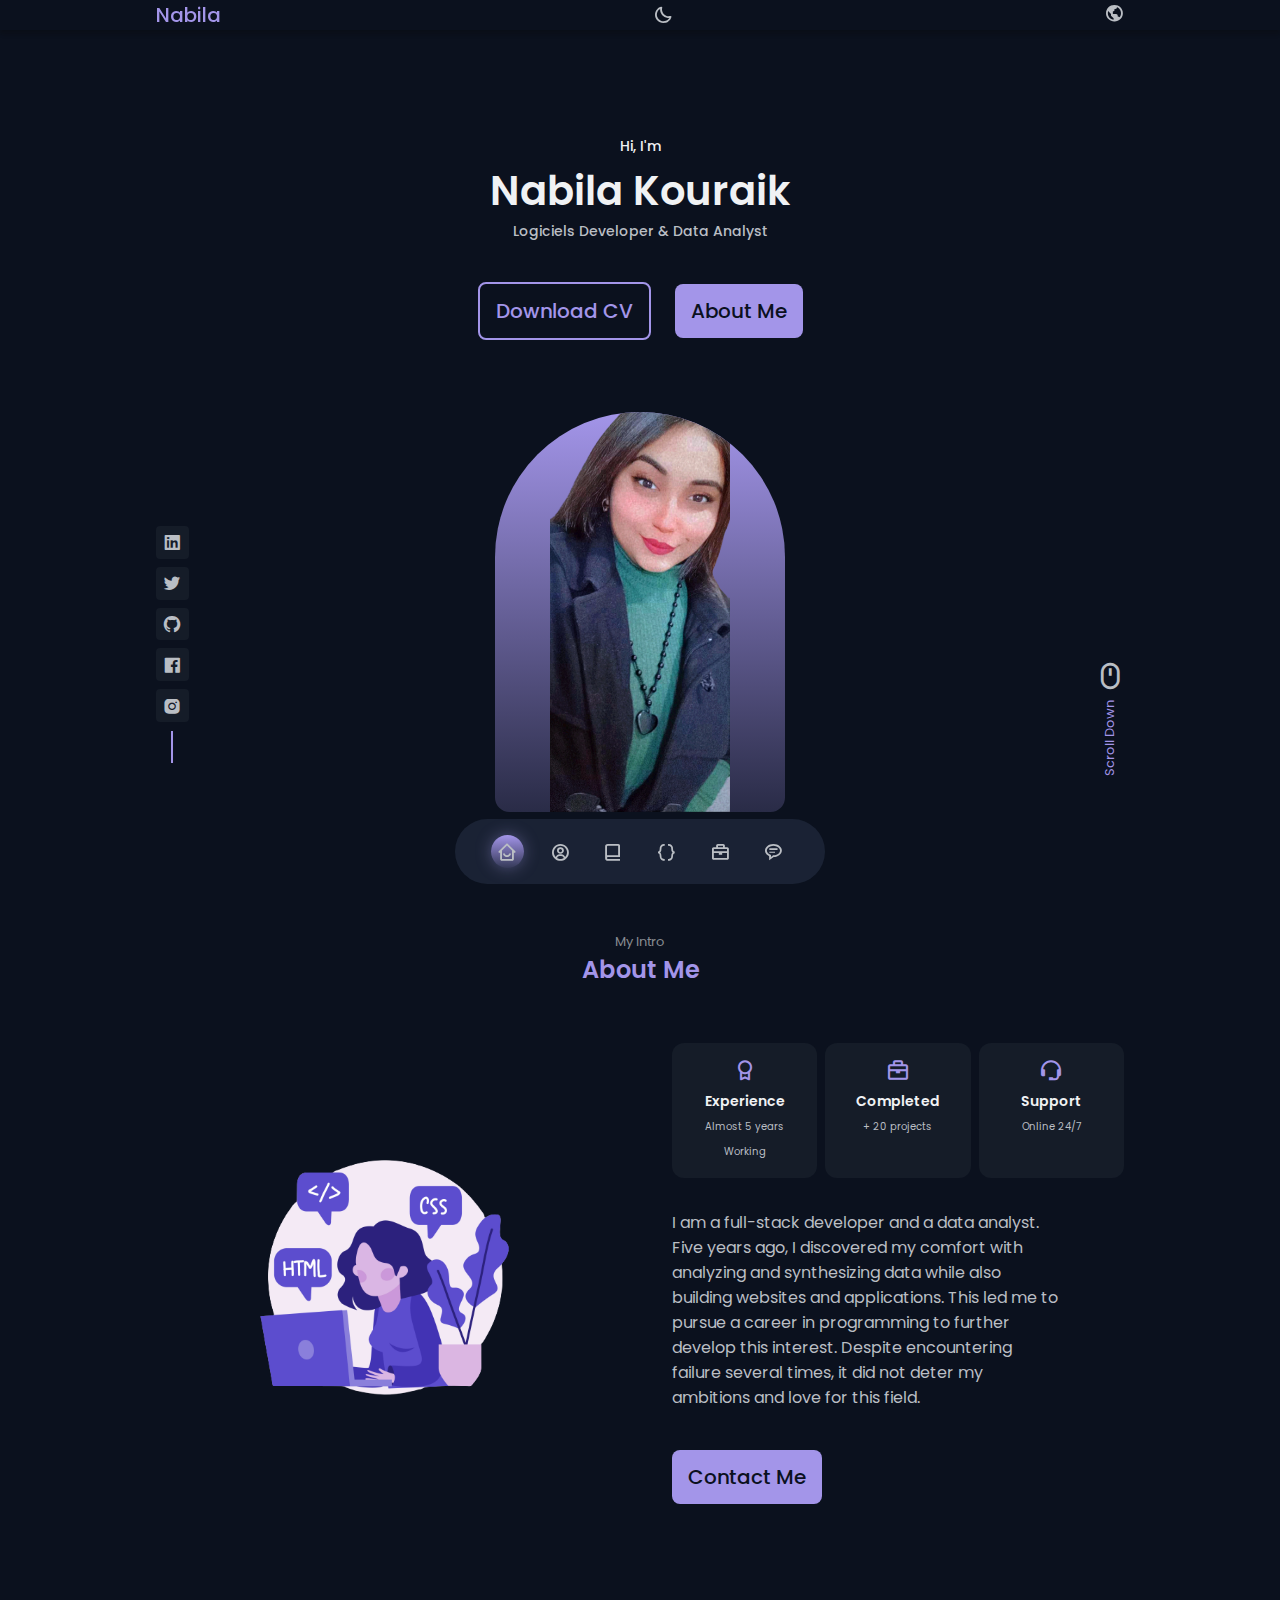
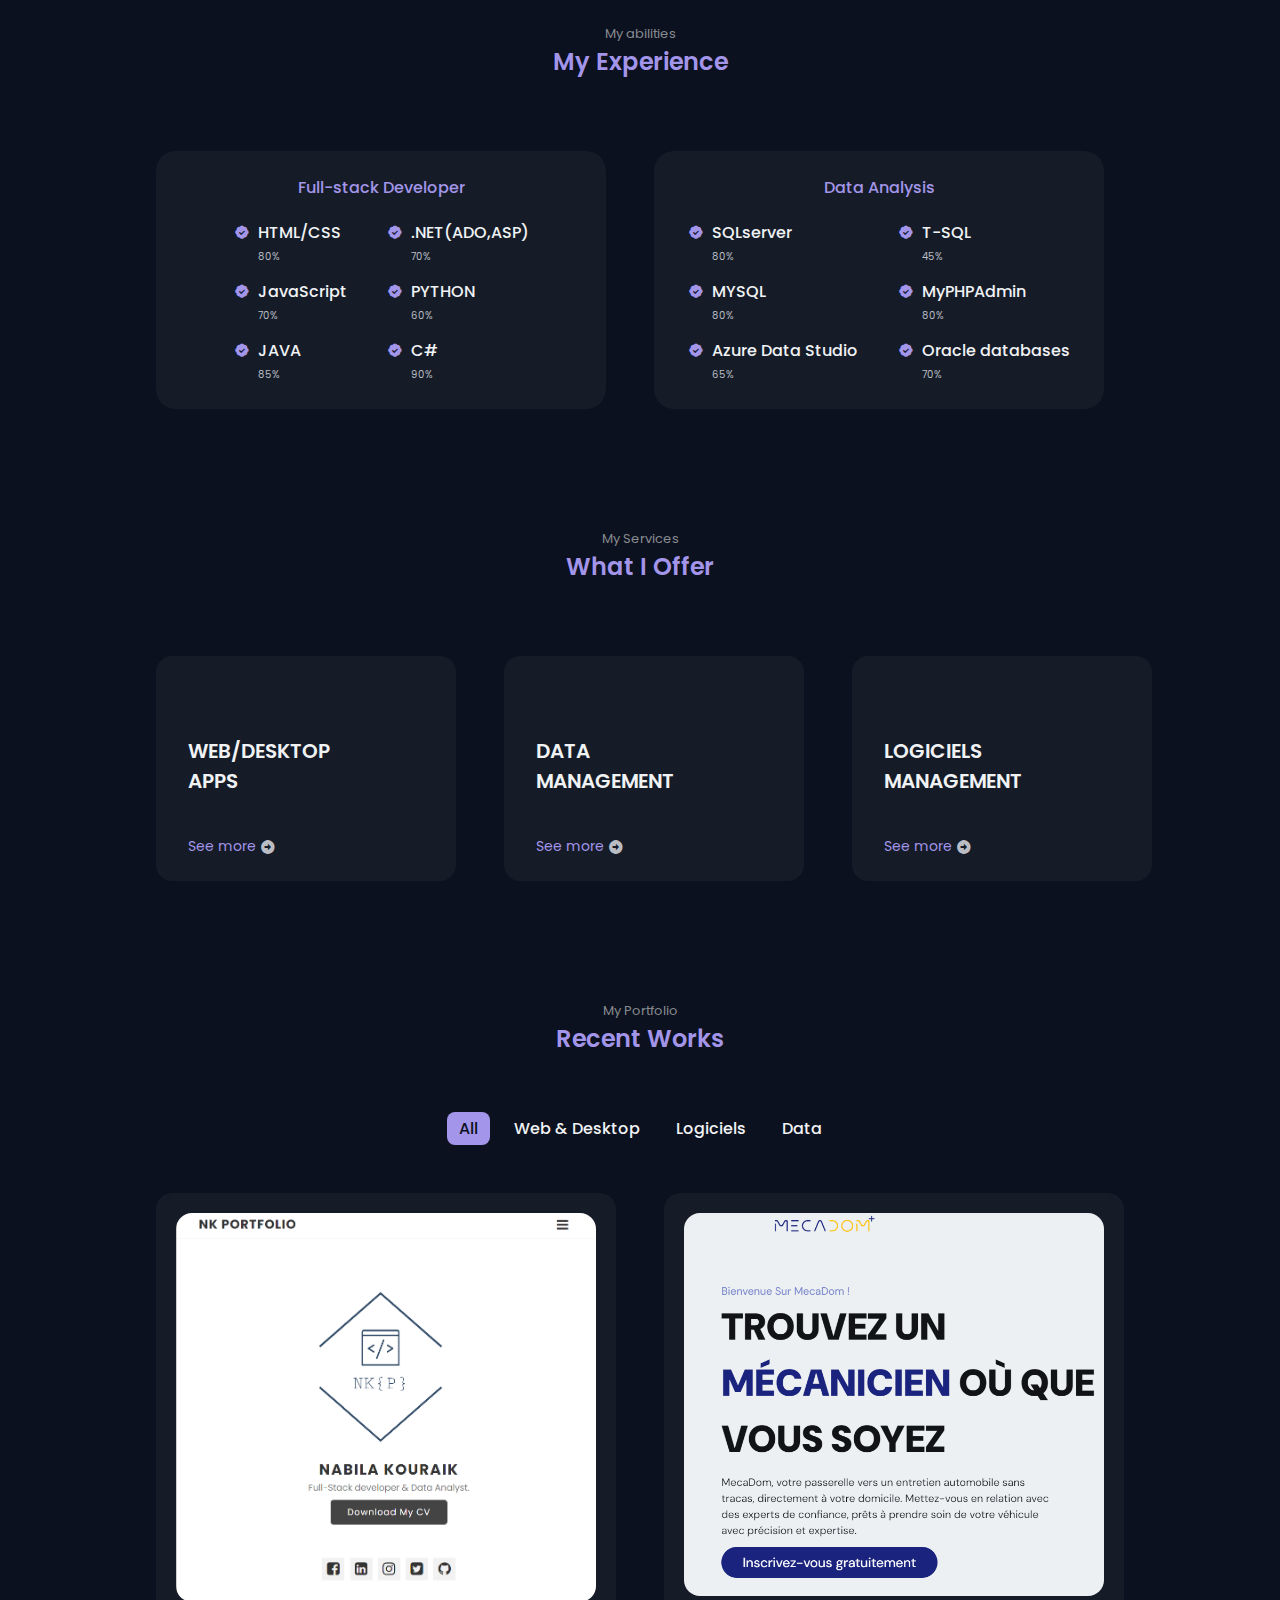
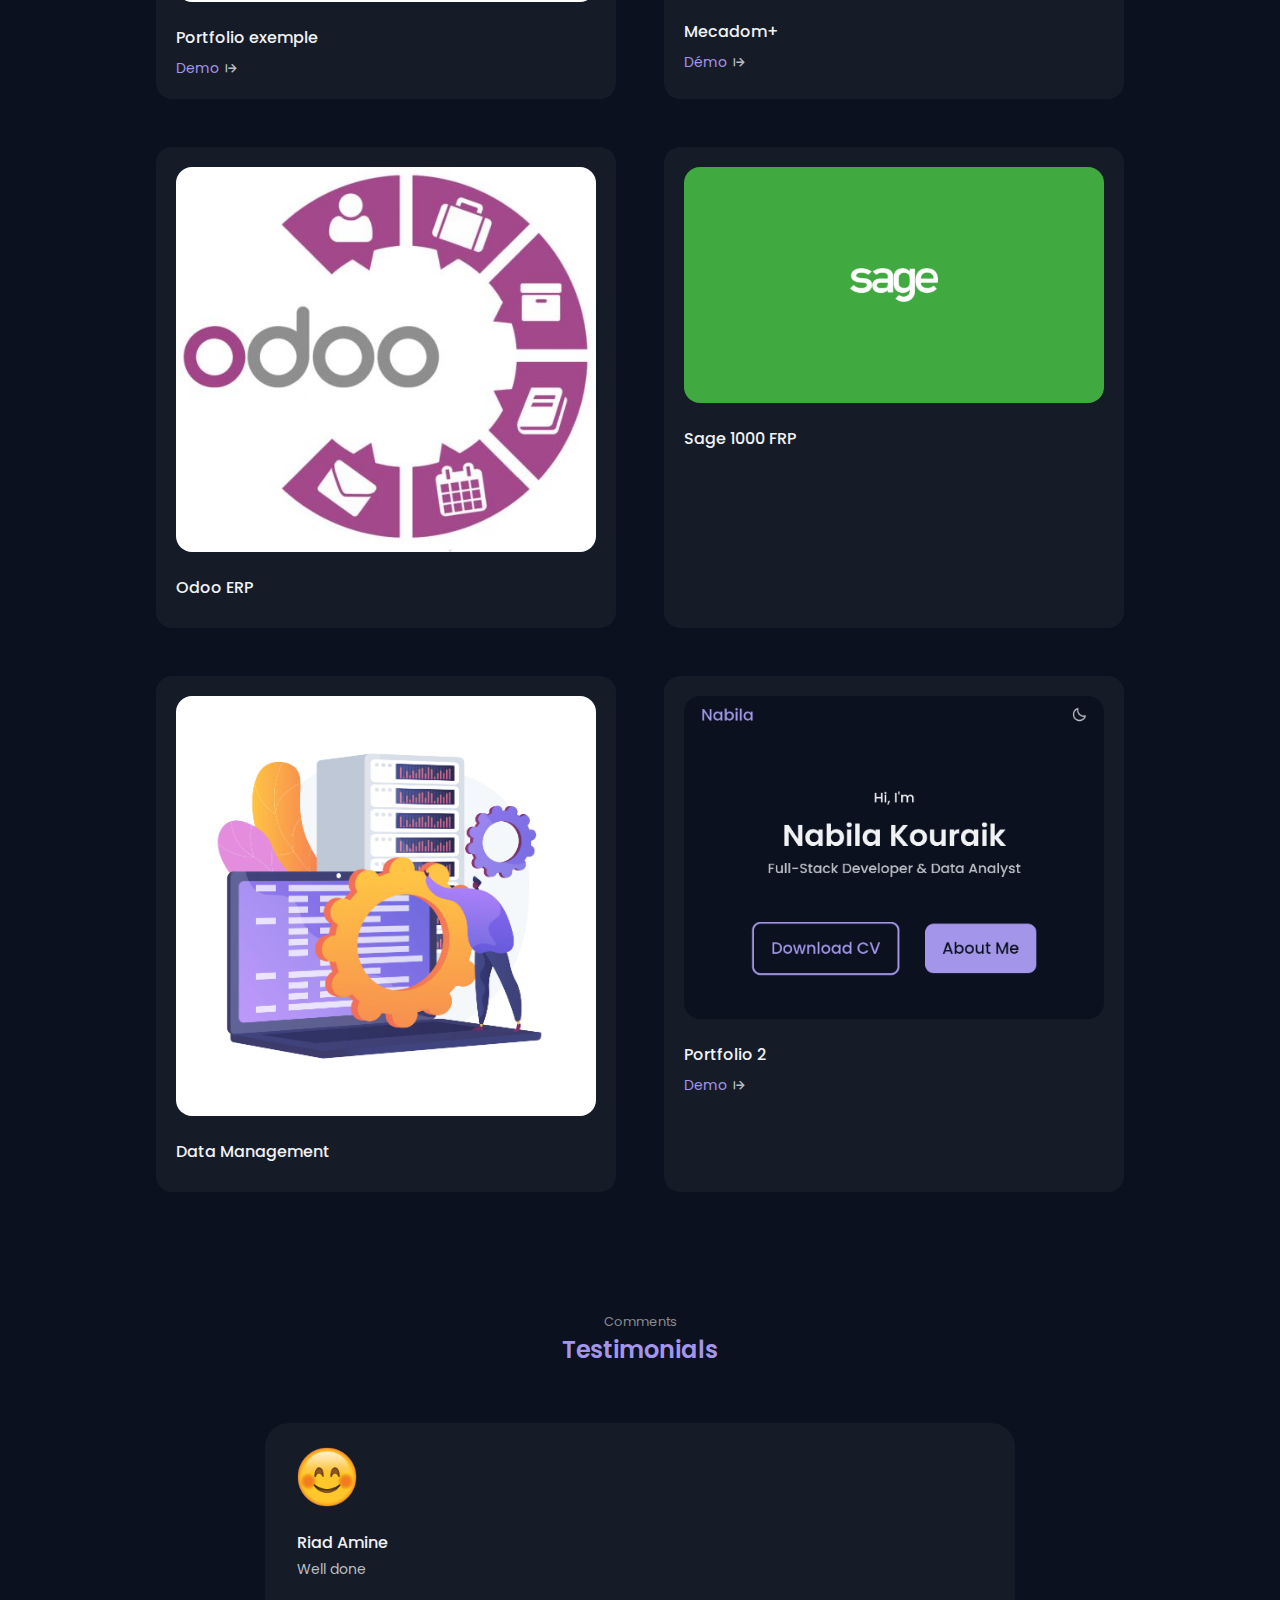
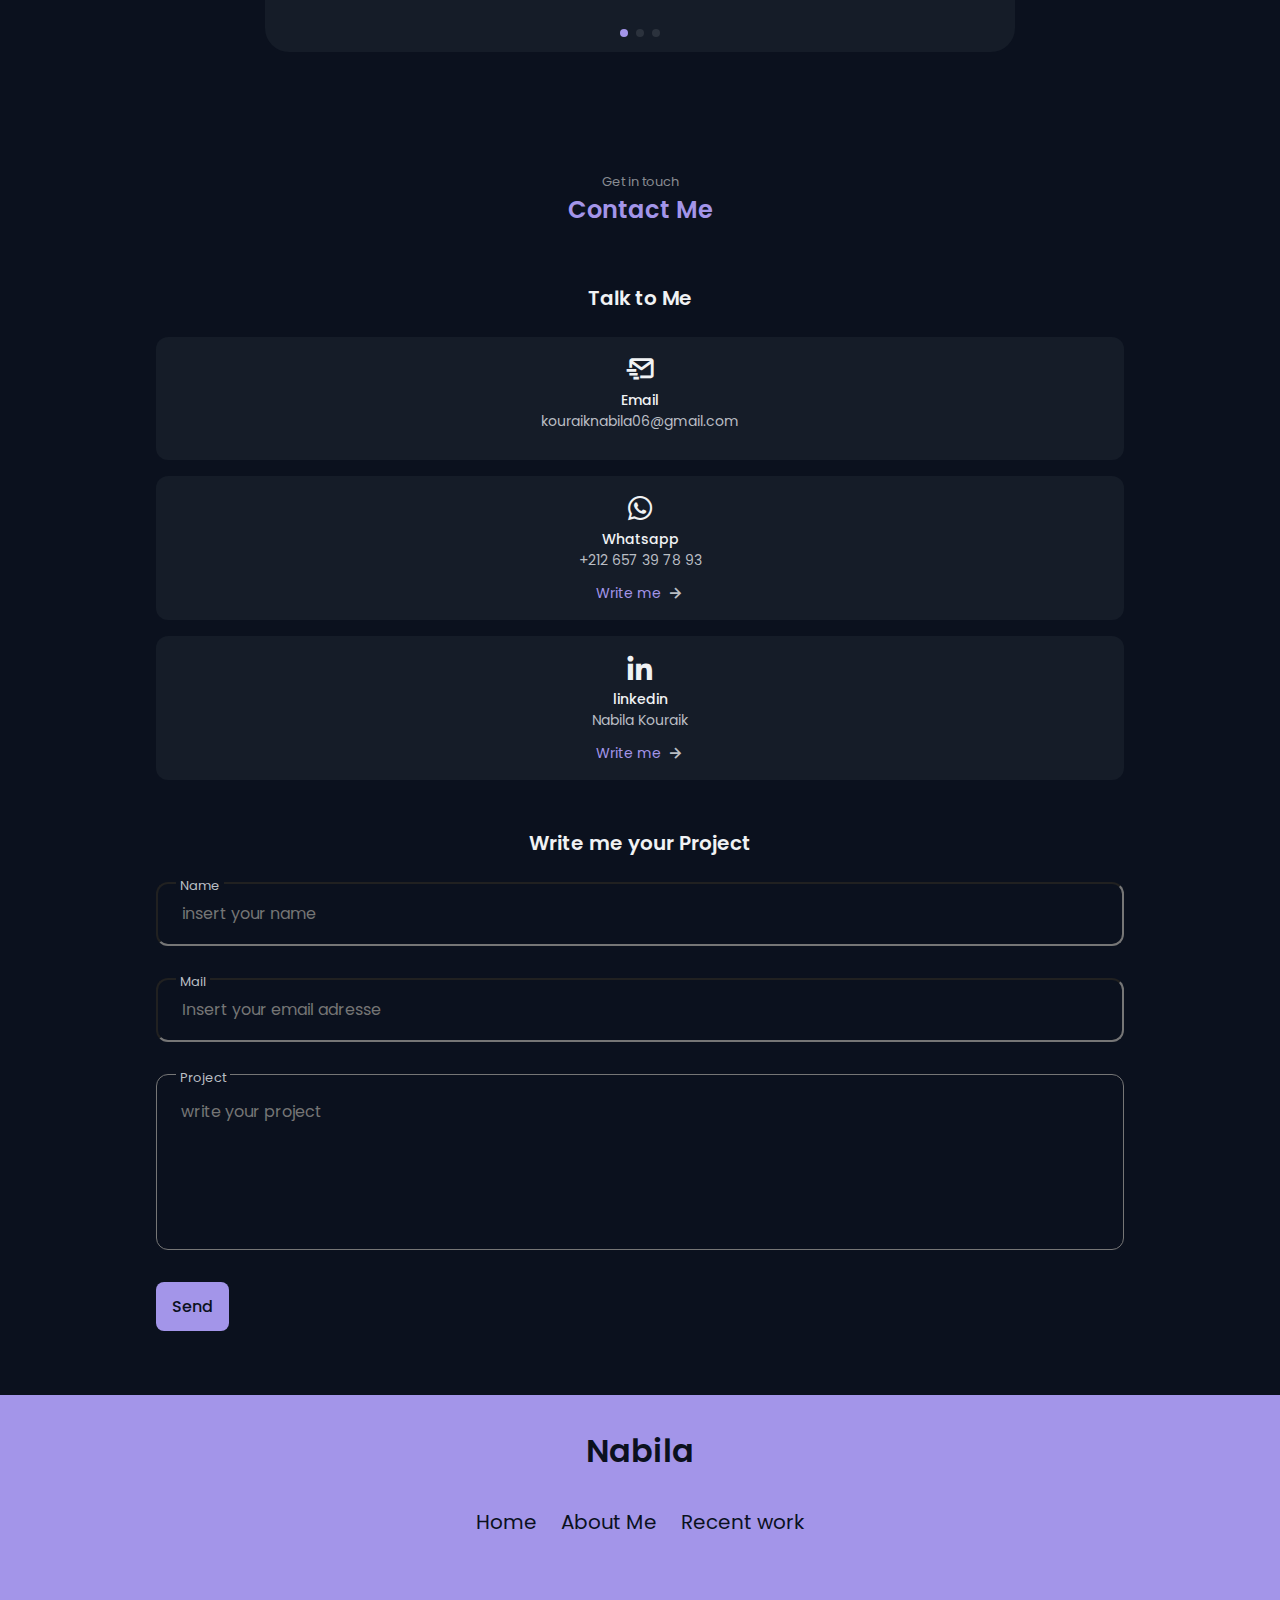
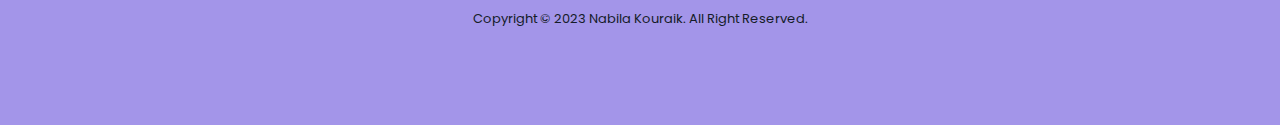
==== index.html @ a11cabbd "test" ====
<!DOCTYPE html>
<html>
<head>
    <meta charset='utf-8'>
    <meta http-equiv='X-UA-Compatible' content='IE=edge'>
    <title>Nabila Kouraik </title>
    <!--icons link (Boxicons) -->
    <link href='https://unpkg.com/boxicons@2.1.4/css/boxicons.min.css' rel='stylesheet'>
 <!--
    - favicon
  -->
  <link rel="shortcut icon" href="images/portfolio-icon.ico" type="image/x-icon">
    <!-- swiperjs.com -->
    <link
  rel="stylesheet"
  href="https://cdn.jsdelivr.net/npm/swiper@10/swiper-bundle.min.css"
    />

   <script src="https://cdn.jsdelivr.net/npm/swiper@10/swiper-bundle.min.js"></script>

    <meta name='viewport' content='width=device-width, initial-scale=1'>
    <!--CSS-->
    <link rel='stylesheet' type='text/css' media='screen' href='style.css'>
    
</head>
<body>
    <!-- header -->
    <header class="header scroll-header" id="header">
        <nav class="nav container">
            <a href="#" class="nav__logo">Nabila</a>
            <!-- menu -->
            <div class="nav__menu">
                <ul class="nav__list">
                    <li class="nav__item">
                        <a href="#home" class="nav__link active-link">
                            <i class='bx bx-home-smile'></i>
                        </a>
                    </li>

                    <li class="nav__item">
                        <a href="#about" class="nav__link">
                            <i class='bx bx-user-circle'></i>
                        </a>
                    </li>

                    <li class="nav__item">
                        <a href="#skills" class="nav__link">
                            <i class='bx bx-book-alt'></i>
                        </a>
                    </li>

                    <li class="nav__item">
                        <a href="#services" class="nav__link">
                            <i class='bx bx-code-curly'></i>
                        </a>
                    </li>
                    
                    <li class="nav__item">
                        <a href="#work" class="nav__link">
                            <i class='bx bx-briefcase'></i>
                        </a>
                    </li>

                    <li class="nav__item">
                        <a href="#contact" class="nav__link">
                            <i class='bx bx-message-rounded-detail' ></i>
                        </a>
                    </li>
                </ul>
            </div>

            <!-- switch mode -->

            <i class='bx bx-moon change-theme' id="theme-button"></i>

            <!--switch langue-->
            <a href="index_FR.html"><i class='bx bx-world'></i></a>

        </nav>
    </header>

    <!-- main -->
    <main class="main">
        <!-- home -->
        <section class="home section" id="home">
            <div class="home__container container grid">
                <!-- description -->
                <div class="home__data">
                    <span class="home__greeting">Hi, I'm</span>
                    <h1 class="home__name">Nabila Kouraik</h1>
                    <h3 class="home__education">Logiciels Developer & Data Analyst</h3>

                    <div class="home__buttons">
                        <a href="Nabila kouraik cv .pdf" download="" class="button button--ghost">Download CV </a>
                        <a href="#about" class="button">About Me</a>

                    </div>
                </div>

                <!-- PROFILE -->
                <div class="home__handle">
                    <img src="images/PROFILE.png" alt="ME" class="home__img">
                </div>
                  <!-- social media -->
                <div class="home__social">
                    <a href="https://www.linkedin.com/in/nabila-kouraik-6573691aa/" target="_blank" class="home__social-link"> 
                        <i class='bx bxl-linkedin-square'></i>
                    </a>
                    <a href="https://twitter.com/kouraik_nabila" target="_blank" class="home__social-link">
                        <i class='bx bxl-twitter'></i>
                    </a>
                    <a href="https://github.com/Kouraik-Nabila" target="_blank" class="home__social-link">
                        <i class='bx bxl-github'></i>
                    </a>
                    <a href="https://web.facebook.com/nabila.kouraik0000" target="_blank" class="home__social-link">
                        <i class='bx bxl-facebook-square' ></i>
                    </a>
                    <a href="https://www.instagram.com/kouraik_nabila/" target="_blank" class="home__social-link">
                        <i class='bx bxl-instagram-alt'></i>
                    </a>
                </div>
                   <!-- scroll -->
                <a href="#about" class="home__scroll">
                    <i class='bx bx-mouse home__scroll-icon'></i>
                    <span class="home__scroll-name">Scroll Down</span>
                </a>
            </div>
        </section>
        <!-- about -->
        <section class="about section" id="about">
            <span class="section__subtitle">My Intro</span>
            <h2 class="section__title">About Me </h2>

            <div class="about__container container grid">
                <img src="images/about.png" class="about__img">

                <div class="about__data">
                    <div class="about__info">
                        <div class="about__box">
                              <!-- info -->
                            <i class='bx bx-award about__icon'></i>
                            <h3 class="about__title"> Experience </h3>
                            <span class="about__subtitle"> Almost 5 years Working</span>
                        </div>

                        <div class="about__box">
                            <i class='bx bx-briefcase about__icon'></i>
                            <h3 class="about__title">Completed</h3>
                            <span class="about__subtitle"> + 20 projects
                        </span>
                        </div>

                        <div class="about__box">
                            <i class='bx bx-support about__icon'></i>
                            <h3 class="about__title">Support</h3>
                            <span class="about__subtitle"> Online 24/7
                        </span>
                        </div>
                    </div>

                    <!-- description -->

                    <p class="about__description">
                        I am a full-stack developer and a data analyst. Five years ago, I discovered my comfort with analyzing and synthesizing data while also building websites and applications. This led me to pursue a career in programming to further develop this interest. Despite encountering failure several times, it did not deter my ambitions and love for this field.
                    </p>

                    <a href="#contact" class="button">Contact Me </a>

                </div>
            </div>
        </section>
        <!-- skills -->
        <section class="skills section" id="skills">
            <span class="section__subtitle">My abilities</span>
            <h2 class="section__title">My Experience</h2> 

            <div class="skills__container container grid ">

                <!-- Full-Stack -->
                <div class="skills__content">
                    <h3 class="skills__title">Full-stack Developer</h3>
                    <div class="skills__box">
                        <div class="skills__group">
                            <div class="skills__data">
                                <i class='bx bxs-badge-check'></i>

                                <div>
                                    <h3 class="skills__name">HTML/CSS</h3>
                                    <span class="skills__level">80%</span>
                                    <div class="showcase-rating">
                                        <ion-icon name="star"></ion-icon>
                                        <ion-icon name="star"></ion-icon>
                                        <ion-icon name="star"></ion-icon>
                                        <ion-icon name="star-outline"></ion-icon>
                                        <ion-icon name="star-outline"></ion-icon>
                                      </div>
                                </div>
                            </div>

                           

                            <div class="skills__data">
                                <i class='bx bxs-badge-check'></i>

                                <div>
                                    <h3 class="skills__name">JavaScript</h3>
                                    <span class="skills__level">70%</span>
                                </div>
                            </div>

                            <div class="skills__data">
                                <i class='bx bxs-badge-check'></i>

                                <div>
                                    <h3 class="skills__name">JAVA</h3>
                                    <span class="skills__level">85%</span>
                                </div>
                            </div>

                            
                        </div>

                        <div class="skills__group">
                            <div class="skills__data">
                                <i class='bx bxs-badge-check'></i>

                                <div>
                                    <h3 class="skills__name">.NET(ADO,ASP)</h3>
                                    <span class="skills__level">70%</span>
                                </div>
                            </div>

                            <div class="skills__data">
                                <i class='bx bxs-badge-check'></i>

                                <div>
                                    <h3 class="skills__name">PYTHON</h3>
                                    <span class="skills__level">60%</span>
                                </div>
                            </div>

                            <div class="skills__data">
                                <i class='bx bxs-badge-check'></i>

                                <div>
                                    <h3 class="skills__name">C#</h3>
                                    <span class="skills__level">90%</span>
                                </div>
                            </div>

                           

                        </div>
                    </div>
                </div>

                <!-- data -->


                <div class="skills__content">
                    <h3 class="skills__title">Data Analysis</h3>
                    <div class="skills__box">
                        <div class="skills__group">
                            <div class="skills__data">
                                <i class='bx bxs-badge-check'></i>

                                <div>
                                    <h3 class="skills__name">SQLserver</h3>
                                    <span class="skills__level">80%</span>
                                </div>
                            </div>

                            <div class="skills__data">
                                <i class='bx bxs-badge-check'></i>

                                <div>
                                    <h3 class="skills__name">MYSQL</h3>
                                    <span class="skills__level">80%</span>
                                </div>
                            </div>

                            <div class="skills__data">
                                <i class='bx bxs-badge-check'></i>

                                <div>
                                    <h3 class="skills__name">Azure Data Studio</h3>
                                    <span class="skills__level">65%</span>
                                </div>
                            </div>
                        </div>

                        <div class="skills__group">
                            <div class="skills__data">
                                <i class='bx bxs-badge-check'></i>

                                <div>
                                    <h3 class="skills__name">T-SQL</h3>
                                    <span class="skills__level">45%</span>
                                </div>
                            </div>

                            <div class="skills__data">
                                <i class='bx bxs-badge-check'></i>

                                <div>
                                    <h3 class="skills__name">MyPHPAdmin</h3>
                                    <span class="skills__level">80%</span>
                                </div>
                            </div>

                            <div class="skills__data">
                                <i class='bx bxs-badge-check'></i>

                                <div>
                                    <h3 class="skills__name">Oracle databases</h3>
                                    <span class="skills__level">70%</span>
                                </div>
                            </div>

                        </div>
                    </div>
                </div>

            </div>
        </section>
        <!-- services -->
        <section class="services section" id="services" >
            <span class="section__subtitle">My Services</span>
            <h2 class="section__title">What I Offer</h2>

          <div class="services__container container grid">
            <div class="services__card">
                <h3 class="services__title">WEB/DESKTOP <br> APPS</h3>
                <span class="services__button">See more 
                    <i class='bx bxs-right-arrow-circle services__icon'></i>
                </span>

                <div class="services__modal">
                    <div class="services__modal-content">
                        <i class='bx bx-x services__modal-close'></i>
                        <h3 class="services__modal-title">WEB/DESKTOP APPS</h3>
                        <p class="services__modal-description">
                            Analyzing, maintaining,
                            building and installing your Applications in the best condition using the latest technology and attached to your data.
                        </p>
                    </div>
                </div>

            </div>

            <div class="services__card">
                <h3 class="services__title">DATA <br> MANAGEMENT</h3>
                <span class="services__button">See more 
                    <i class='bx bxs-right-arrow-circle services__icon'></i>
                </span>

                <div class="services__modal">
                    <div class="services__modal-content">
                        <i class='bx bx-x services__modal-close'></i>
                        <h3 class="services__modal-title">DATA MANAGEMENT</h3>
                        <p class="services__modal-description">
                            Collecting, keeping, and using data securely,
                             efficiently, and cost-effectively.
                        </p>
                    </div>
                </div>
            </div>

            <div class="services__card">
                <h3 class="services__title">LOGICIELS <br> MANAGEMENT</h3>
                <span class="services__button">See more 
                    <i class='bx bxs-right-arrow-circle services__icon'></i>
                </span>

                <div class="services__modal">
                    <div class="services__modal-content">
                        <i class='bx bx-x services__modal-close'></i>
                        <h3 class="services__modal-title">LOGICIELS MANAGEMENT</h3>
                        <p class="services__modal-description">
                            Managing, improving and securing  your Business and Logiciels
                        </p>
                    </div>
                </div>
            </div>

          </div>
        </section>

        <!-- work -->
        <section class="work section" id="work">
            <span class="section__subtitle">My Portfolio</span>
            <h2 class="section__title">Recent Works</h2>

            <div class="work__filters">
                <span class=" work__item active-work" data-filter='all'>All</span>
                <span class="work__item " data-filter='.web-desktop'>Web & Desktop</span>
                <span class="work__item " data-filter='.logiciels'>Logiciels</span>
                <span class="work__item " data-filter='.data'>Data</span>
            </div>

            <div class="work__container container grid">
                <div class="work__card mix web-desktop">
                    <img src="images/project1.png" class="work__img">
                    <h3 class="work__title">Portfolio exemple</h3>
                    <a href="https://portfolionk.vercel.app/" class="work__button">
                        Demo <i class='bx bx-arrow-from-left work__icon'></i>
                    </a>
                </div>
                <div class="work__card mix web-desktop">
                    <img src="images/mec2.png" class="work__img">
                    <h3 class="work__title">Mecadom+</h3>
                    <a href="https://meca-dom-plus.vercel.app/" class="work__button">
                        Démo <i class='bx bx-arrow-from-left work__icon'></i>
                    </a>
                </div>

                <div class="work__card mix logiciels">
                    <img src="images/odoo.jpg" class="work__img">
                    <h3 class="work__title">Odoo ERP </h3>
                 
                </div>
                <div class="work__card mix logiciels">
                    <img src="images/S.jpg" class="work__img">
                    <h3 class="work__title">Sage 1000 FRP</h3>
                </div>

                <div class="work__card mix data">
                    <img src="images/project2data.jpg" class="work__img">
                    <h3 class="work__title">Data Management</h3>
                  
                </div>

                <div class="work__card mix web-desktop">
                    <img src="images/portfolio.jpg" class="work__img">
                    <h3 class="work__title">Portfolio 2</h3>
                    <a href="https://nabila-kouraik.vercel.app/" class="work__button">
                        Demo <i class='bx bx-arrow-from-left work__icon'></i>
                    </a>
                </div>

            </div>
        </section>
        <!-- testimonials -->
        <section class="testimonial section">
            <span class="section__subtitle">Comments</span>
            <h2 class="section__title">Testimonials</h2>

            <div class="testimonial__container container grid swiper">
                <div class="swiper-wrapper">
                    <div class="testimonial__card swiper-slide">
                        <img src="images/carou1.png" alt="" class="testimonial__img">
                        <h3 class="testimonial__name">Riad Amine</h3>
                        <p class="testimonial__description">
                            Well done 
                        </p>
                    </div>
                

              
                    <div class="testimonial__card swiper-slide">
                        <img src="images/carou2.png" alt="" class="testimonial__img">
                        <h3 class="testimonial__name">Leila Naji</h3>
                        <p class="testimonial__description">
                            Good work, carry on  
                        </p>
                    </div>
                

               
                    <div class="testimonial__card swiper-slide">
                        <img src="images/carou3.png" alt="" class="testimonial__img">
                        <h3 class="testimonial__name">Farouk Mark</h3>
                        <p class="testimonial__description">
                            Good job 
                        </p>
                    </div>
                </div>

                <div class="swiper-pagination"></div>
                
            </div>
        </section>
        <!-- contact -->
        <section class="contact section" id="contact">
                <span class="section__subtitle">Get in touch </span>
                <h2 class="section__title">Contact Me </h2>

                <div class="contact__container container grid">
                    <div class="contact__content">
                        <h3 class="contact__title">Talk to Me</h3>

                        <div class="contact__info">
                            <div class="contact__card">
                                <i class='bx bx-mail-send contact__card-icon'></i>
                                <h3 class="contact__card-title">Email</h3>
                                <span class="contact__card-data">kouraiknabila06@gmail.com</span>
                        
                            </div>

                            <div class="contact__card">
                                <i class='bx bxl-whatsapp contact__card-icon'></i>
                                <h3 class="contact__card-title">Whatsapp</h3>
                                <span class="contact__card-data">+212 657 39 78 93</span>
                                <a href="https://api.whatsapp.com/send?phone=+212679999644&text=Hello, more information!" target="_blank" class="contact__button">
                                    Write me <i class='bx bx-right-arrow-alt'></i>
                                </a>
                            </div>

                            <div class="contact__card">
                                <i class='bx bxl-linkedin contact__card-icon'></i>
                                <h3 class="contact__card-title">linkedin</h3>
                                <span class="contact__card-data">Nabila Kouraik</span>
                                <a href="https://www.linkedin.com/in/nabila-kouraik-6573691aa/" target="_blank" class="contact__button">
                                    Write me <i class='bx bx-right-arrow-alt'></i>
                                </a>
                            </div>
                        </div>
                    </div>




                    <div class="contact__content">
                        <h3 class="contact__title">Write me your Project</h3>
                        <form action="https://getform.io/f/84d5d382-8cdd-41c3-88ae-cf8e6313ac06" method="POST" class="contact__form" name="Write_me">
                            <div class="contact__form-div">
                                <label for="" class=" contact__form-tag" >Name</label>
                                <input type="text" name="name" required placeholder="insert your name" class="contact__form-input">
                            </div>

                            <div class="contact__form-div">
                                <label for="" class="contact__form-tag">Mail</label>
                                <input type="email" name="email" required placeholder="Insert your email adresse" class="contact__form-input">
                            </div>

                            <div class="contact__form-div contact__form-area ">
                                <label for="" class="contact__form-tag">Project</label>
                                <textarea required  name="description" id="" cols="30" rows="10" placeholder="write your project " class="contact__form-input"></textarea>
                            </div>

                            <button type="submit" class="button">Send</button>
                        </form>
                    </div>

                </div>
        </section>
    </main>

    <!-- footer -->
    <footer class="footer">
        <div class="footer__container container">
            <h1 class="footer__title">Nabila</h1>

            <ul class="footer__list">
                <li>
                    <a href="#home" class="footer__link">Home</a>
                </li>
                <li>
                    <a href="#about" class="footer__link">About Me</a>
                </li>
                <li>
                    <a href="#work" class="footer__link">Recent work </a>
                </li>
            </ul>

            <span class="footer__copy">
                Copyright © 2023 Nabila Kouraik. All Right Reserved.
            </span>
            
        </div>
    </footer>

    <!--script--> 
    <script src='mixitup.min.js'></script>
    <script src='script.js'></script>
   
</body>
</html>
---- style.css ----
/*  google fonts */
@import url('https://fonts.googleapis.com/css2?family=Poppins:wght@400;500;600&display=swap');
/* variables */
/* colors : https://colors.dopely.top/color-pedia */
:root{
    --header-height: 3.5rem;
    --first-hue: 250;
    --sat: 66%;
    --lig:75%;
    --second-hue:219;
    --first-color: hsl(var(--first-hue), var(--sat), var(--lig)) ;
    --first-color-alt: hsl(var(--first-hue); var(--sat), 71%);
    --title-color: hsl(var(--second-hue), 15%, 95%);
    --text-color:hsl(var(--second-hue), 8%, 75%); 
    --text-color-light:hsl(var(--second-hue), 4%, 55%);
    --body-color: hsl(var(--second-hue), 48%, 8%);
    --container-color: hsl(var(--second-hue), 32%, 12%);

    /* fonts */

    --body-font:'Poppins', sans-serif;
    --biggest-font-size: 1.75rem;
    --h1-font-size:1.5rem ;
    --h2-font-size: 1.25rem;
    --h3-font-size:1rem ;
    --normal-font-size: .938rem;
    --small-font-size: .813rem;
    --smaller-font-size: .75rem;
    --tiny-font-size: .625rem;
    --font-medium: 500;
    --font-semibold: 600;

    /* index */

    --z-tooltip:10;
    --z-fixed: 100;
    --z-modal: 1000;

}
*{
   box-sizing: border-box;
   padding: 0;
   margin: 0;
}

html{
    scroll-behavior: smooth;
}

body,
button,
input,
textarea{
font-family: var(--body-font);
font-size: var(--normal-font-size);

}
body{
    background-color:var(--body-color);
    color: var(--text-color);
}
h1,h2,h3{
    color: var(--title-color);
    font-weight: var(--font-semibold);
}


ul{
    list-style: none;

}

a{
    text-decoration: none;

}
button{
    cursor: pointer;
    border: none;
    outline: none;
}

img{
    max-width: 100%;
    height: auto;
}
  /* classes */

  .container{
    max-width: 968px;
    margin-left: 1rem;
    margin-right: 1rem;
  }

  .grid{
    display: grid;
    gap: 1.25rem;

  }

  .main{
    overflow: hidden;

  }

  .section{
    padding: 4.5rem 0 1rem;
  }

  .section__title,
  .section__subtitle{
    text-align: center;
  }

  .section__title{
    font-size: var(--h2-font-size);
    color: var(--first-color);
    margin-bottom: 2rem;
  }

  .section__subtitle{

    display: block;
    font-size: var(--smaller-font-size);
    color: var(--text-color-light);
    
  }

/* header  */

   .header{
    position: fixed;
    top: 0;
    left: 0;
    width: 100%;
    background-color: var(--body-color);
    z-index:var(--z-fixed) ;

     }

     .nav{
        height: var(--header-height);
        display: flex;
        justify-content: space-between;
        align-items: center;

     }

     .nav__logo{
        color: var(--first-color);
        font-weight: var(--font-medium);
        transition: .4s;

     }

     .nav__logo:hover{
        color: var(--first-color-alt);

     }

     .nav__menu{
        position: fixed;
        bottom: 1rem;
        background-color: hsla(var(--second-hue), 32%, 16%, .9);
        width: 90%;
        border-radius: 4rem;
        padding: 1rem 2.25rem;
        backdrop-filter: blur(10px);

     }


     .nav__list{
        display: flex;
        justify-content: space-between;
        align-items: center;

     }

     .nav__link{
        color: var(--text-color);
        font-size: 1.25rem;
        padding: .4rem ;
        display: flex;
        border-radius: 5rem;

     }


     .active-link{
        background: linear-gradient(180deg,
                    hsla(var(--first-hue), var(--sat), var(--lig), 1),
                    hsla(var(--first-hue), var(--sat), var(--lig), .2)
                    );
        box-shadow: 0 0 16px hsla(var(--first-hue), var(--sat), var(--lig), .4);
        color: var(--title-color);
     }



     .scroll-header{
      box-shadow: 0 4px 4px hsla(0, 0%, 4%, .3);
     }


      /* home */
      .home__container{
        position: relative;
        row-gap: 4.5rem;
        padding-top: 2rem;

      }

      .home__data {
        text-align: center;

      }

      .home__greeting,
      .home__education{
        font-size: var(--small-font-size);
        font-weight: var(--font-medium);
      }

      .home__greeting{
        display: block;
        color: var(--title-color);
        margin-bottom: .25rem;
      }

      .home__education{
        color: var(--text-color);
        margin-bottom: 2.5rem;

      }

      .home__name{
        font-size: var(--biggest-font-size);
      }

      .home__img{
        width: 140px;

      }

      .home__handle{
       justify-self: center;
       width: 190px;
       height: 293px;
       background: linear-gradient(180deg, 
                   hsla(var(--first-hue), var(--sat), var(--lig), 1),
                   hsla(var(--first-hue), var(--sat), var(--lig), .2)
                   );
       border-radius: 10rem 10rem 1rem 1rem;
       display: flex;
       align-items: flex-end;
       justify-content: center;
       overflow: hidden;
      }

      .home__buttons{
        display: flex;
        justify-content: center;
        align-items: center;
        gap: 1.5rem;
      }

      .home__social,
      .home__scroll{
        position: absolute;

      }

      .home__social{
        bottom: 5rem;
        left: 0;
        display: grid;
        row-gap: .5rem;
      }

      .home__social-link{
        width: max-content;
        background-color: var(--container-color);
        color: var(--first-color);
        padding: .25rem;
        border-radius: .25rem;
        display: flex;
        font-size: 1rem;
        transition: .4s;
      }


      .home__social-link:hover{
        background-color: var(--first-color);
        color: #fff;
      }

      .home__social::after{
        content: '';
        width: 32px;
        height: 2px;
        background-color: var(--first-color);
        transform: rotate(90deg) translate(16px, 3px);
      }

      .home__scroll{
        color: var(--first-color);
        right: -1.5rem;
        bottom: 4rem;
        display: grid;
        row-gap: 2.25rem;
        justify-items: center;
      }

      .home__scroll-icon{
        font-size: 1.25rem;
      }


      .home__scroll-name{
        font-size: var(--smaller-font-size);
        transform: rotate(-90deg);
      }


      .button{
        display: inline-block;
        background-color: var(--first-color);
        color: var(--body-color);
        padding: .75rem 1rem;
        border-radius: .5Rem;
        font-weight: var(--font-medium);
        transition: .4s;
      }

      .button:hover{
        background-color: var(--first-color);
        color: var(--body-color);
      }
      .button--ghost{
        background-color: transparent;
        border: 2px solid var(--first-color);
        color: var(--first-color);
      }

/* about section  */
      
        .about__container{
          row-gap: 2.5rem;        
        }

        .about__img{
          width: 220px;
          border-radius: 1.5rem;
          justify-self: center;
        }

        .about__data{
          text-align: center;
        }

        .about__info{
          display: grid;
          grid-template-columns: repeat(3, 1fr);
          gap: .5rem;
          margin-bottom: 2rem;

        }

        .about__box{
          background-color: var(--container-color);
          border-radius: .75rem;
          padding: .75rem .5rem;

        }


        .about__icon{
          font-size: 1.5rem;
          color: var(--first-color);
          margin-bottom: .5rem;

        }


        .about__title{
          font-size: var(--small-font-size);

        }

        .about__subtitle{
          font-size: var(--tiny-font-size);
        }

        .about__description{
          margin-bottom: 2rem;
        }

        /* skills */

        .skills__container{
          row-gap: 2rem;
          padding-top: 1rem;
        }

        .skills__content{
          background-color: var(--container-color);
          padding: 1.5rem;
          border-radius: 1.25rem;

        }

        .skills__title{
          font-size: var(--normal-font-size);
          font-weight: var(--font-medium);
          color: var(--first-color);
          text-align: center;
          margin-bottom: 1.5rem;

        }

        .skills__box{
          display: flex;
          justify-content: center;
          column-gap: 2.5rem;

        }

        .skills__group{
          display: grid;
          align-content: flex-start;
          row-gap: 1rem;
        }

        .skills__data{
          display: flex;
          column-gap: .5rem;

        }

        .skills  .bxs-badge-check{
          font-size: 1rem;
          color: var(--first-color);
        }

        .skills__name{
          font-size: var(--normal-font-size);
          font-weight: var(--font-medium);
          line-height: 18px;
        }

        .skills__level{
          font-size: var(--tiny-font-size);
        }

        /* services */

        .services__container{
          grid-template-columns: repeat(2, 1fr);
          gap: 1.5rem;
          padding-top: 1rem;
        }

        .services__card{
          background-color: var(--container-color);
          padding: 3rem 1.5rem 1.5rem;
          border-radius: 1rem;

        }

        .services__title{
          font-size: var(--h3-font-size);
          margin-bottom: 2.5rem;
        }

        .services__button{
          color: var(--first-color);
          font-size: var(--small-font-size);
          display: flex;
          align-items: center;
          column-gap: .25rem;
          cursor: pointer;
        }

        .services__button:hover .services__icon{
          transform: translateX(.25rem);
        }

        .services__icon{
          font-size: 1rem;
          transition: .5s;
        }

        /* services modal */
        .services__modal{
          position: fixed;
          inset: 0;
          background-color: hsla(var(--second-hue), 28%, 16%, .7);
          padding: 2rem 1rem;
          display: grid;
          place-items: center;
          visibility: hidden;
          opacity:0 ;
          transition: .4s;
          z-index: var(--z-modal);
        }

        .services__modal-content{
          position: relative;
          background-color: var(--body-color);
          padding: 4.5rem 1.5rem 2.5rem;
          border-radius: 1.5rem;
        }

        .services__modal-title,
        .services__modal-description{
        text-align: center;
        }

        .services__modal-title{
          font-size: var(--h3-font-size);
          color: var(--first-color);
          margin-bottom: 1rem;
        }

        .services__modal-description{
          font-size: var(--small-font-size);
          margin-bottom: 2rem;
        }
   

        .services__modal-close{
          position: absolute;
          top: 1.5rem;
          right: 1.5rem;
          font-size: 1.5rem;
          color: var(--first-color);
          cursor: pointer;
        }


        .active-modal{
          opacity: 1;
          visibility: visible;
        }

        /* work */
        .work__container{
          padding-top: 1rem;
        }

        .work__filters{
          display: flex;
          justify-content: center;
          align-items: center;
          column-gap: .75rem;
          margin-bottom: 2rem;
        }

        .work__item{
          cursor: pointer;
          color: var(--title-color);
          padding: .25rem .75rem;
          font-weight: var(--font-medium);
          border-radius: .5rem;
        }


        .work__card{
          background-color: var(--container-color);
          padding: 1rem;
          border-radius: 1rem;
        }

        .work__img{
          border-radius: 1rem;
          margin-bottom: .75rem;
        }

        .work__title{
          font-size: var(--normal-font-size);
          font-weight: var(--font-medium);
          margin-bottom: .25rem;
        }

        .work__button{
          width: max-content;
          color: var(--first-color);
          font-size: var(--small-font-size);
          display: flex;
          align-items: center;
          column-gap: .25rem;
        }

        .work__button:hover{
          transform: translateX(.25rem);
        }

        .work__icon{
          font-size: 1rem;
          transition: .4s;
        }

        .active-work{
          background-color: var(--first-color);
          color: var(--body-color);
        }

        /* testimonials */

        .testimonial__card{
          background-color: var(--container-color);
          padding: 1.25rem 1.5rem;
          border-radius: 1.5rem;
          margin-bottom: 3rem;
        }

        .testimonial__img{
          width: 60px;
          border-radius: 3rem;
          margin-bottom: 1rem ;
        }

        .testimonial__name{
          font-size: var(--normal-font-size);
          font-weight: var(--font-medium);
          margin-bottom: .25rem;
        }
        .testimonial__description{
          font-size: var(--small-font-size);
        }


        .swiper-pagination-bullet{
           background-color: var(--text-color-light);
           
        }

        .swiper-pagination-bullet-active{
          background-color: var(--first-color);
        }

        /* contact */

        .contact__container{
          row-gap: 3rem;
          padding-bottom: 3rem;
        }

        .contact__title{
          text-align: center;
          font-size: var(--h3-font-size);
          margin-bottom: 1.5rem;
        }

        .contact__info{
          display: grid;
          gap: 1rem;

        }

        .contact__card{
          background-color: var(--container-color);
          padding: 1rem;
          border-radius: .75rem;
          text-align: center;
        }

        .contact__card-icon{
          font-size: 2rem;
          color: var(--title-color);
          margin-bottom: .25rem;
        }

        .contact__card-title,
        .contact__card-data{
          font-size: var(--small-font-size);
        }

        .contact__card-title{
          font-weight: var(--font-medium);
        }

        .contact__card-data{
          display: block;
          margin-bottom: .75rem;

        }

        .contact__button{
          color: var(--first-color);
          font-size: var(--small-font-size);
          display: flex;
          align-items: center;
          justify-content: center;
          column-gap: .25rem;
        }

        .contact__button:hover .contact__button-icon{
          transform: translateX(.25rem);
        }

        .contact__button-icon{
          font-size: 1rem;
          transition: .4s;
        }

        .contact__form-div{
          position: relative;
          margin-bottom: 2rem;
          height: 4rem;

        }

        .contact__form-input{
          position: absolute;
          top: 0;
          left: 0;
          width: 100%;
          height: 100%;
          border-radius: 2px solid var(--text-color-light);
          background: none;
          color: var(--text-color);
          outline: none;
          padding: 1.5rem ;
          border-radius: .75rem;
          z-index: 1;
        }

        .contact__form-tag{
          position: absolute;
          top: -10px;
          left: 1.25rem;
          font-size: var(--smaller-font-size);
          padding: .25rem;
          background-color: var(--body-color);
          z-index: 10;
        }

        .contact__form-area{
          height: 11rem;

        }

        .contact__form-area textarea{
          resize: none;
          
        }

        /* footer */
        .footer{
          background-color: var(--first-color);
        }

        .footer__container{
          padding: 2rem 0 6rem;
        }

        .footer__title,
        .footer__link{
          color: var(--body-color);
        }
        .footer__title{
          text-align: center;
          margin-bottom: 2rem;
        }

        .footer__list{
          display: flex;
          justify-content: center;
          column-gap: 1.5rem;
          margin-bottom: 2rem;
        }

        .footer__copy{
          display: block;
          margin-top: 4.5rem;
          color: var(--container-color);
          text-align: center;
          font-size: var(--smaller-font-size);
        }

        /* scroll */

        ::-webkit-scrollbar{
          width: .6rem;
          border-radius: .5rem;
          background-color: hsl(var(--second-hue), 8%, 38%);
        }

        ::-webkit-scrollbar-thumb{
          background-color: hsl(var(--second-hue), 8%, 26%);
          border-radius: .5rem;
        }

        ::-webkit-scrollbar-thumb:hover{
          background-color: hsl(var(--second-hue), 8%, 20%);
        }
        


        /* theme */
        .change-theme{
          font-size: 1.25rem;
          cursor: pointer;
          transition: .3s;
        }

        .change-theme:hover{
          color: var(--first-color);
        }

        body.light-theme{
          --title-color: hsl(var(--second-hue), 15%, 15%);
          --text-color:hsl(var(--second-hue), 8%, 35%);
          --body-color: hsl(var(--second-hue), 100%, 99%);
          --container-color: #fff;
        }

        .light-theme .scroll-header{
          box-shadow: 0 2px 4px hsla(0, 0%, 1%, .1);
        }

        .light-theme .nav__menu{
          background-color: hsla(var(--second-hue), 32%, 90%, .8);
        }

        .light-theme .section__subtitle{
          color: var(--text-color);
        }

        .light-theme .home__social-link{
          box-shadow: 0 2px 8px hsla(var(--second-hue), 48%, 8%, .1);
        }


        .light-theme .home__social::after{
          background-color: var(--title-color);
        }

        .light-theme .home__social-link,
        .light-theme .home__scroll,
        .light-theme .button,
        .light-theme .button:hover,
        .light-theme .active-work,
        .light-theme .footer__title,
        .light-theme .footer__link,
        .light-theme .footer__copy{
          color: var(--title-color);
        }

        .light-theme .about__box{
          box-shadow: 0 2px 8px hsla(var(--second-hue), 48%, 8%, .1);
        }
        .light-theme .skills__content,
        .light-theme .services__card,
        .light-theme .work__card,
        .light-theme .testimonial__card,
        .light-theme .contact__card{
          box-shadow: 0 2px 16px hsla(var(--second-hue), 48%, 8%, .1);
        }



        .light-theme::-webkit-scrollbar{
          background-color: hsl(var(--second-hue), 8%, 66%);
        }

        .light-theme::-webkit-scrollbar-thumb{
          background-color: hsl(var(--second-hue), 8%, 54%);
        }


 /* responsive */
@media screen and (min-width: 968px) {
    :root{
           --biggest-font-size: 2.5rem;
           --h1-font-size:2.25rem ;
           --h2-font-size: 1.5rem;
           --h3-font-size:1.25rem ;
           --normal-font-size: 1rem;
           --small-font-size: .875rem;
           --smaller-font-size: .813rem;
        }
   
   }


@media screen and (max-width: 320px) {
  .nav__menu{
     padding : 1rem 1.5rem;
  }

  .home__buttons{
    flex-direction: column;
  }

  .home__handle{
    width: 150px;
    height: 253px;
  }

  .home__img{
    width: 130px;
  }

  .about__info{
    grid-template-columns: repeat(2, 1fr);
  }
  .skills__box{
    column-gap: 1rem;

  }

  .skills__name{
    font-size: var(--small-font-size);
  }

  .services__container{
    grid-template-columns: 145px;
    justify-content: center;
  }

  .work__item{
    font-size: var(--small-font-size);
  }

  .work__filters{
    column-gap: .25rem;
  }
 
}


@media screen and (min-width: 992px) {
  .container{
    margin-left: auto;
    margin-right: auto;
  }

  .section{
    padding: 6.5rem 0 1rem;
  }

  .section__title{
    margin-bottom: 3.5rem;
  }

  .nav{
    height: calc(var(--header-height)+1rem);
  }
  .home__handle{
    width: 290px;
    height: 400px;
  }

  .home__img{
    width: 180px;

  }

  .home__social-link{
    padding: .4rem;
    font-size: 1.25rem;

  }

  .home__social::after{
    transform: rotate(90deg) translate(16px, 0);
  }

  .home__scroll-icon{
    font-size: 2rem;
  }

  .about__container{
    grid-template-columns: repeat(2, 1fr);
    align-items: center;
    column-gap: 4rem;
  }

  .about__img{
    width: 350px;
  }

  .about__data{
    text-align: initial;
  }

  .about__info{
    justify-content: initial;
  }
  .about__box{
    text-align: center;
    padding: 1rem 1.5rem ;
  }

  .about__description{
    padding: 0 4rem 0 0;
    margin-bottom: 2.5rem;
  }

  .skills__container{
    grid-template-columns: repeat(2,450px);
    column-gap: 3rem;
  }


  .services__container{
    grid-template-columns: repeat(3, 300px);
    column-gap: 3rem;
  }

  .services__card{
    padding: 5rem 2rem 1.5rem;
  }

  .work__container{
    grid-template-columns: repeat(2,1fr);
    gap: 3rem;
  }
  .work__card{
    padding: 1.25rem;
  }
  .work__img{
    margin-bottom: 1rem;
  }
  .work__title{
    margin-bottom: .5rem;
  }

  .testimonial__container{
    width: 750px;
  }
  .testimonial__card{
    padding: 1.5rem 2rem;
  }

  .nav__menu{
    width: 370px;
    left: 0;
    right: 0;
    margin: 0 auto;
  }
}

a,i{
  text-decoration: none;
 color: var(--text-color);
 font-size:1.25rem ;
}

a,i:hover{
  color: var(--first-color);
}
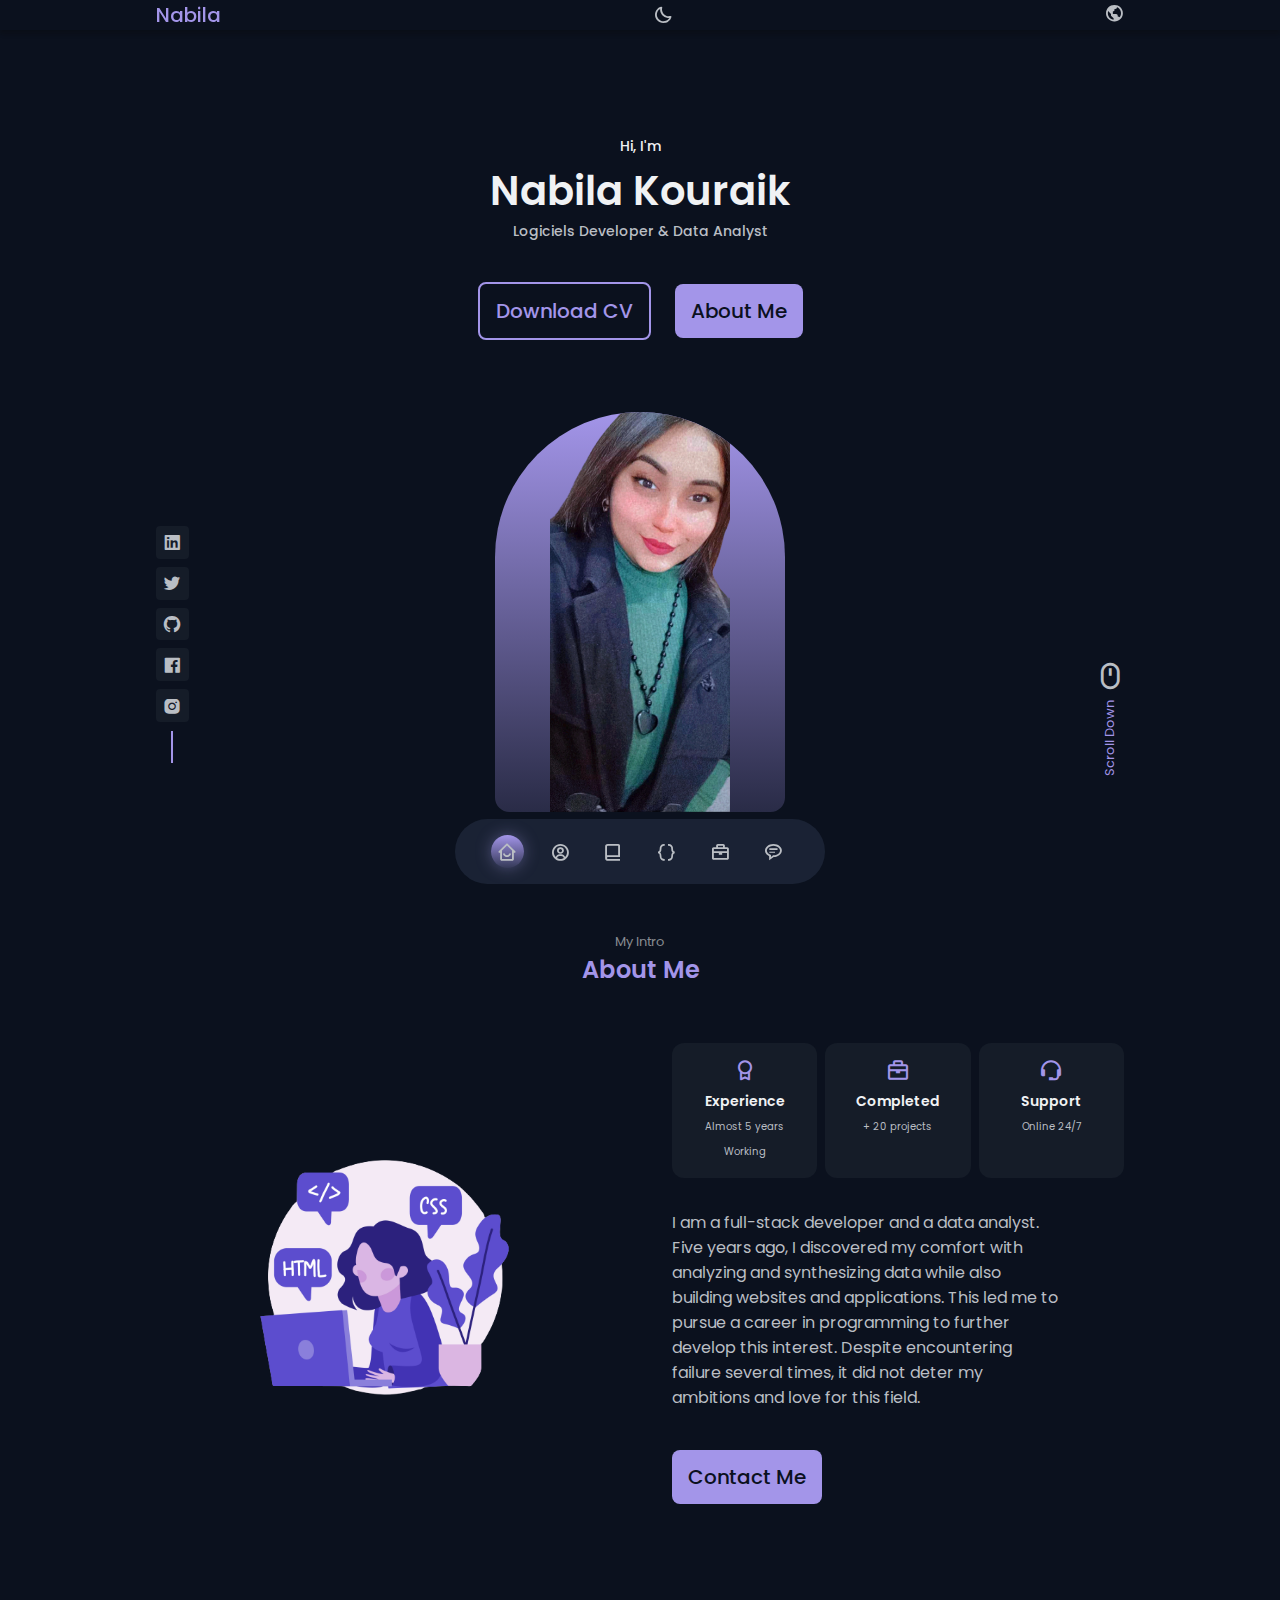
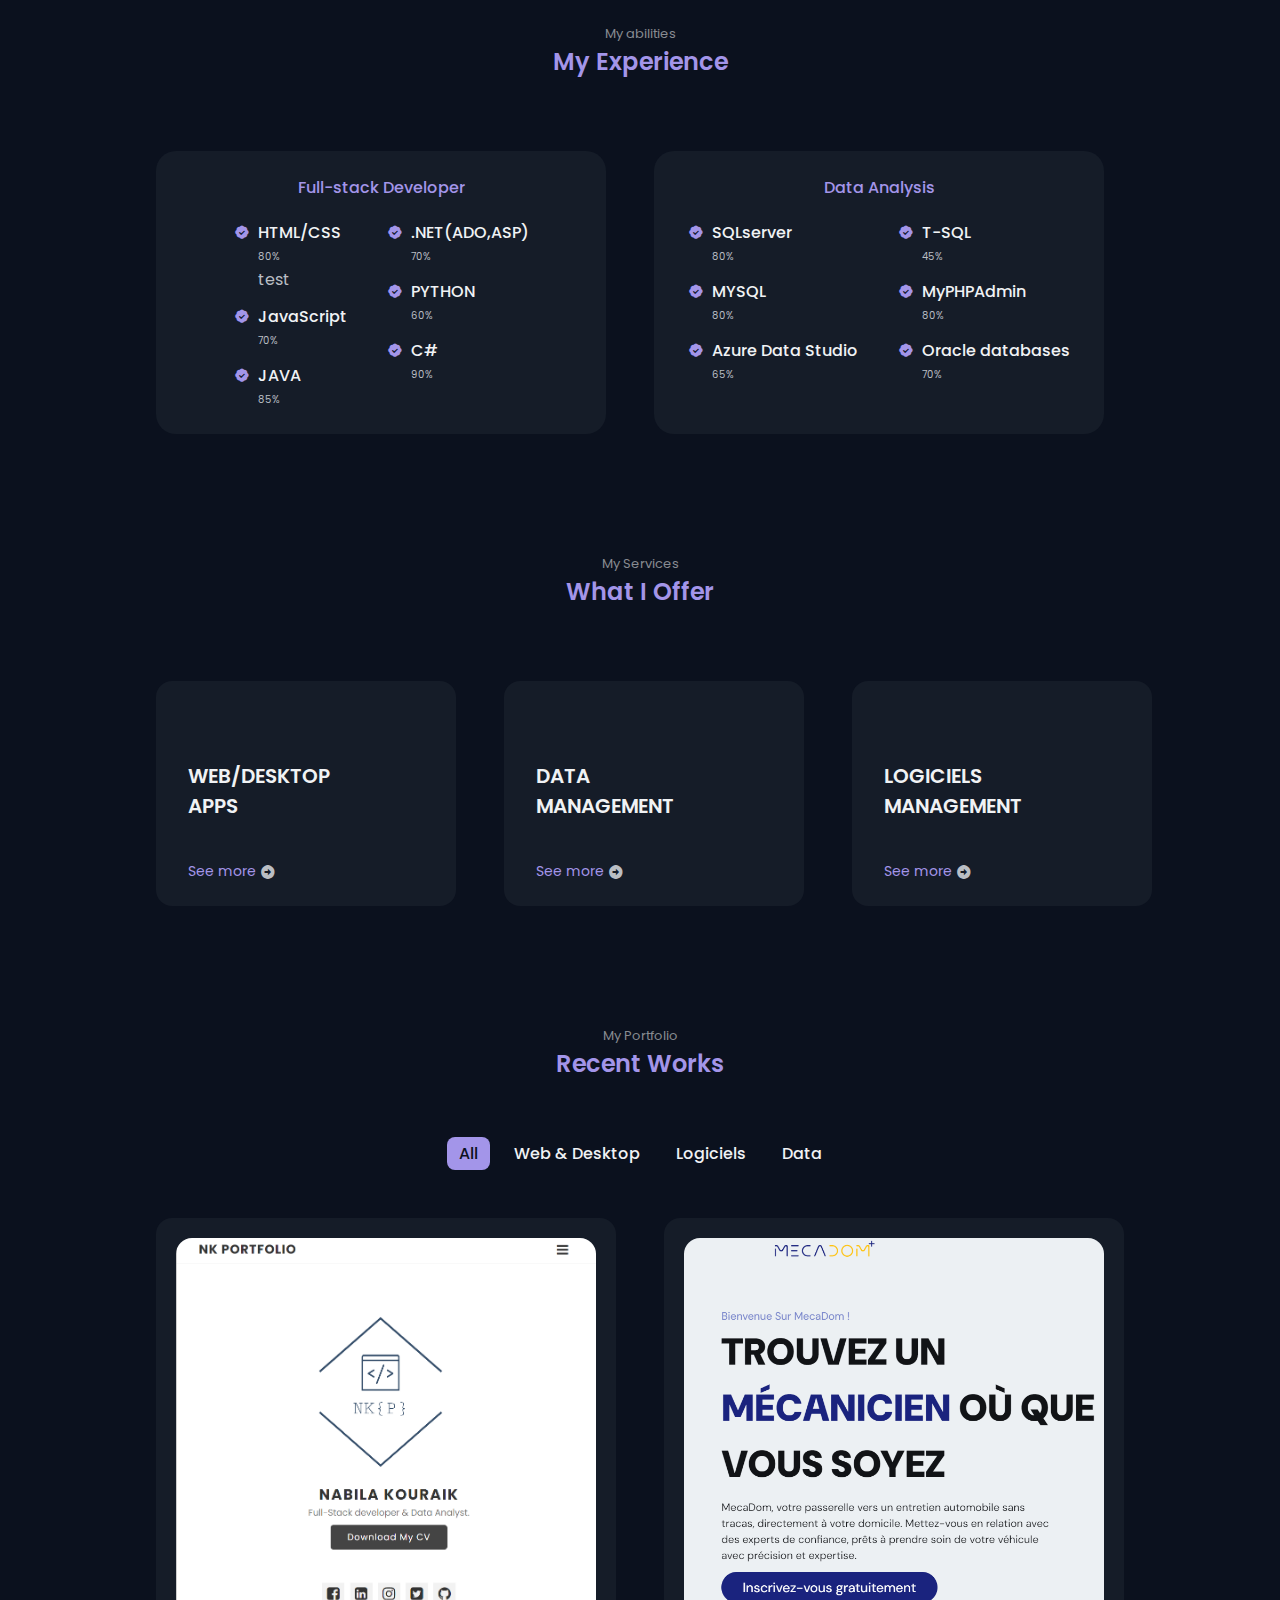
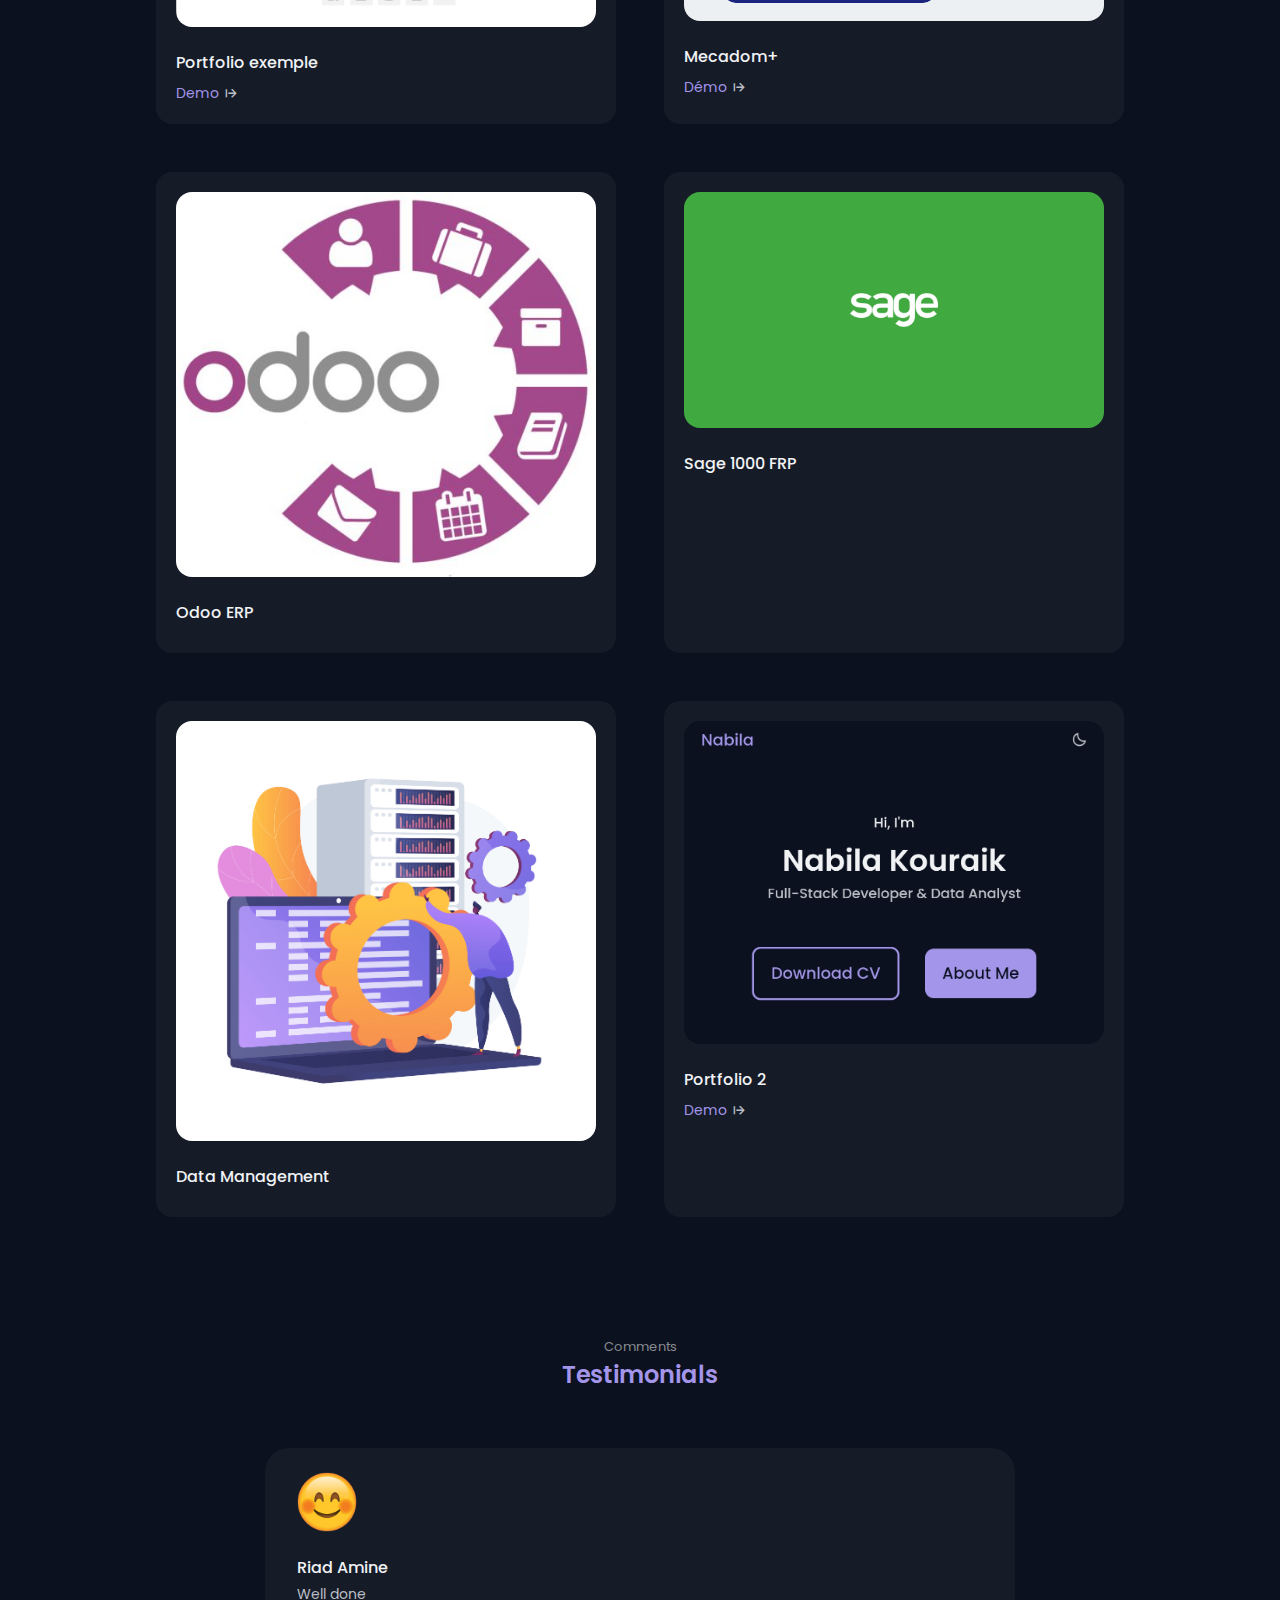
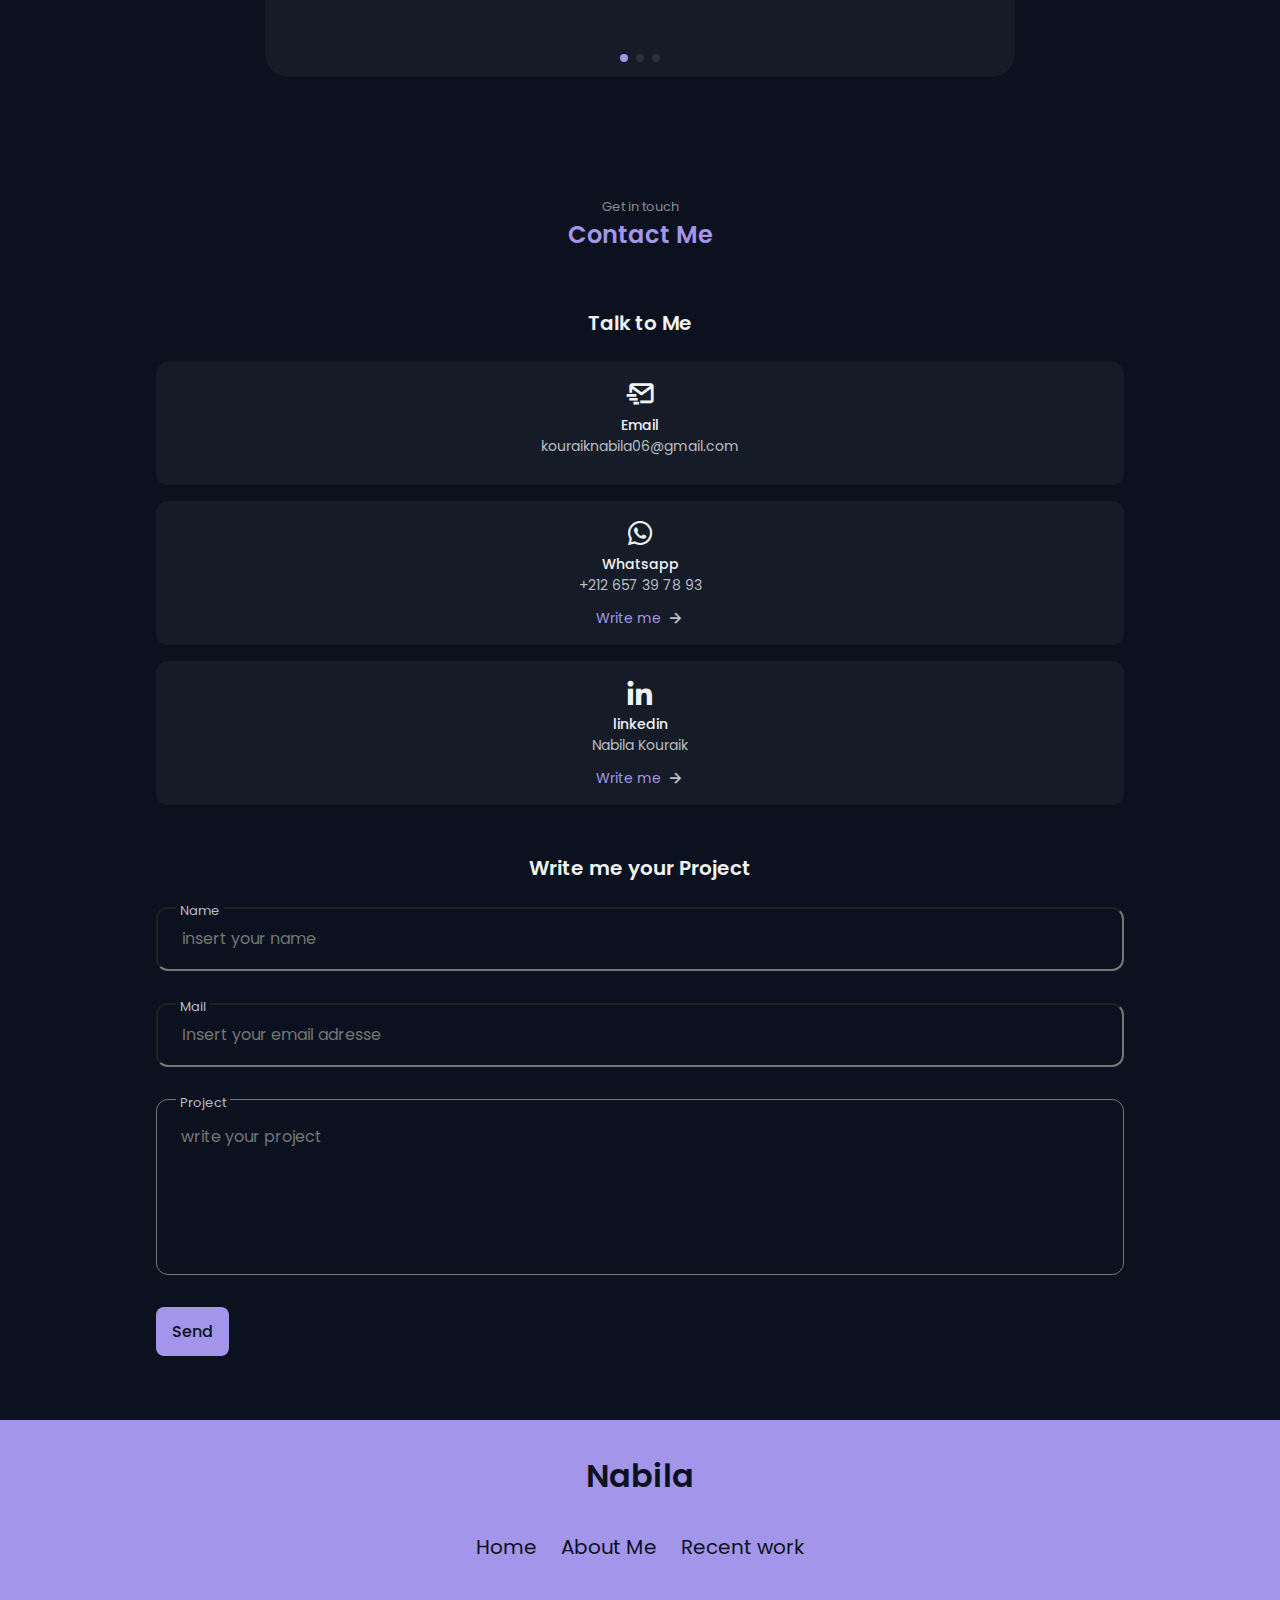
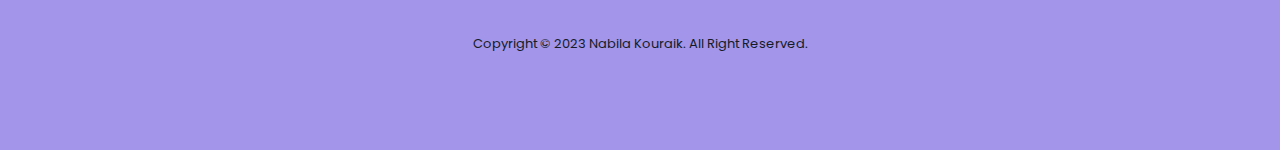
==== commit 8ea57b9b: "test" ====
--- a/index.html
+++ b/index.html
@@ -188,6 +188,7 @@
                                     <h3 class="skills__name">HTML/CSS</h3>
                                     <span class="skills__level">80%</span>
                                     <div class="showcase-rating">
+                                        test
                                         <ion-icon name="star"></ion-icon>
                                         <ion-icon name="star"></ion-icon>
                                         <ion-icon name="star"></ion-icon>
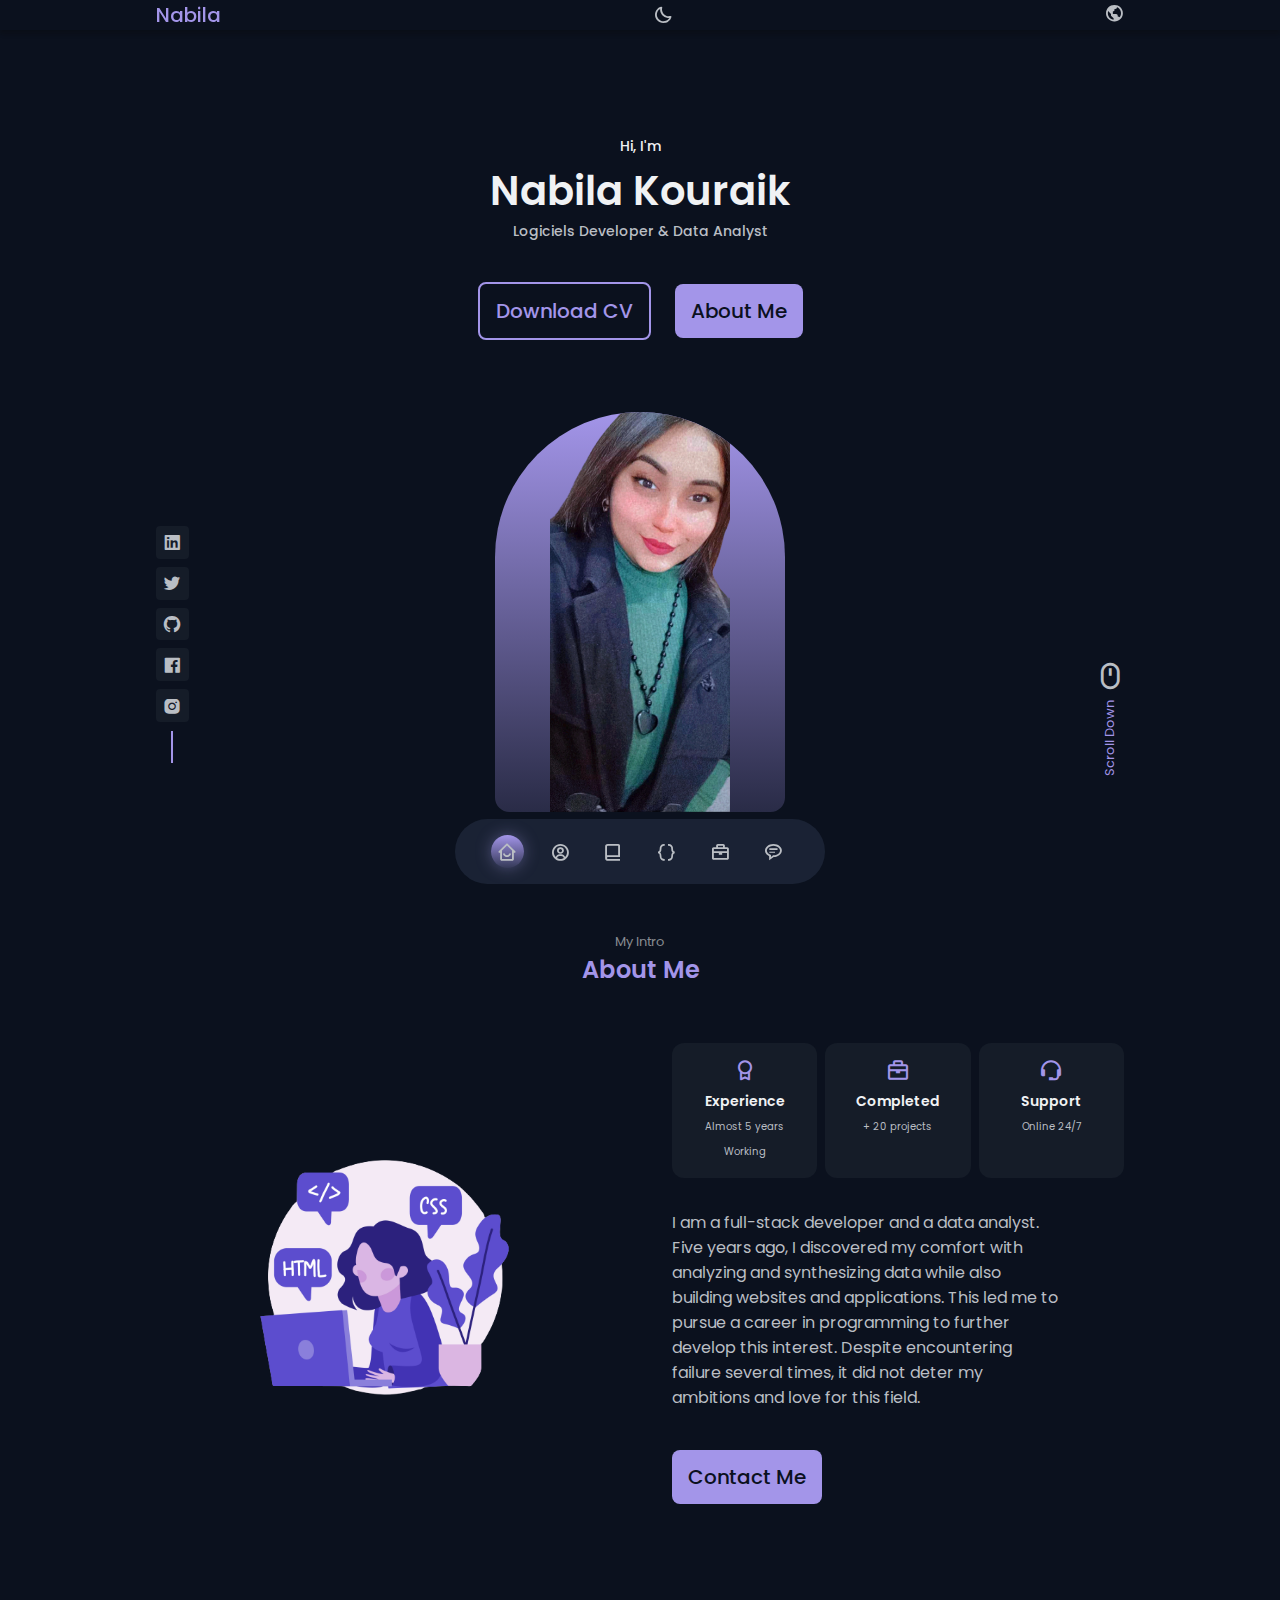
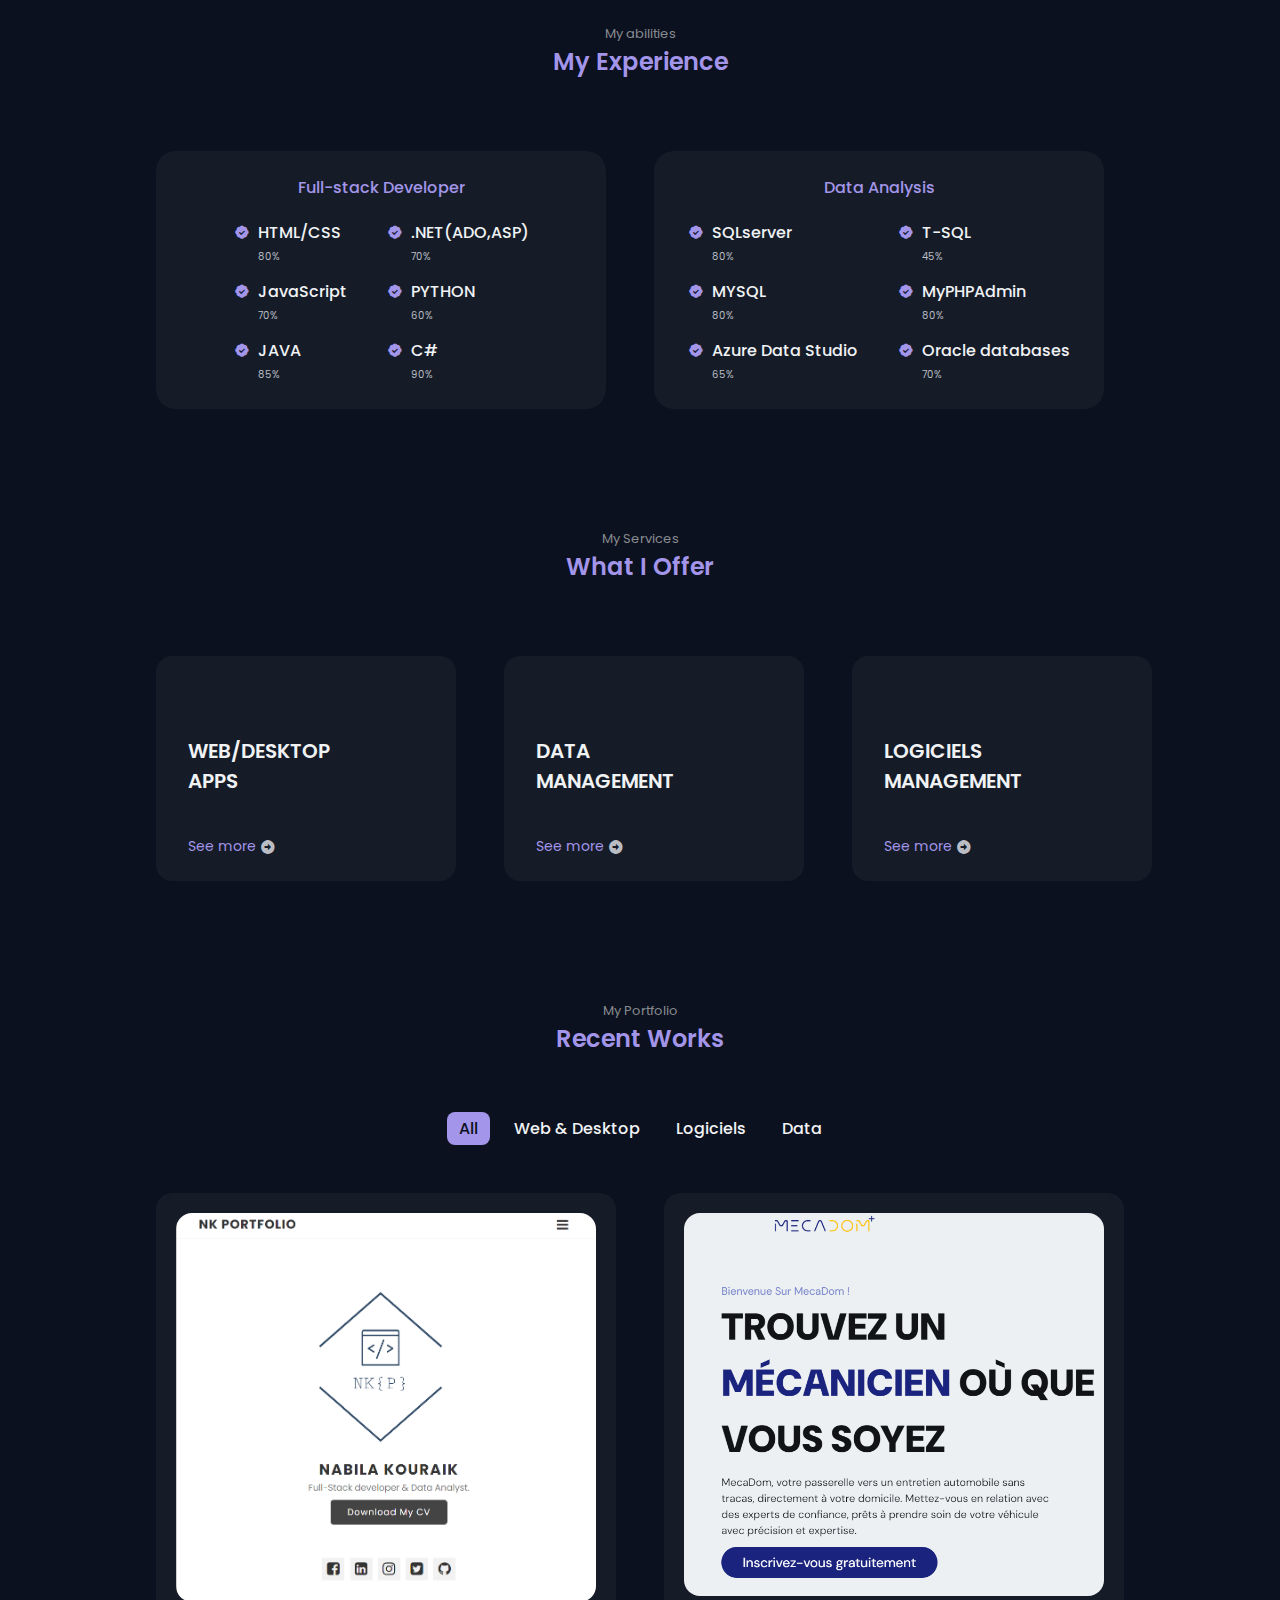
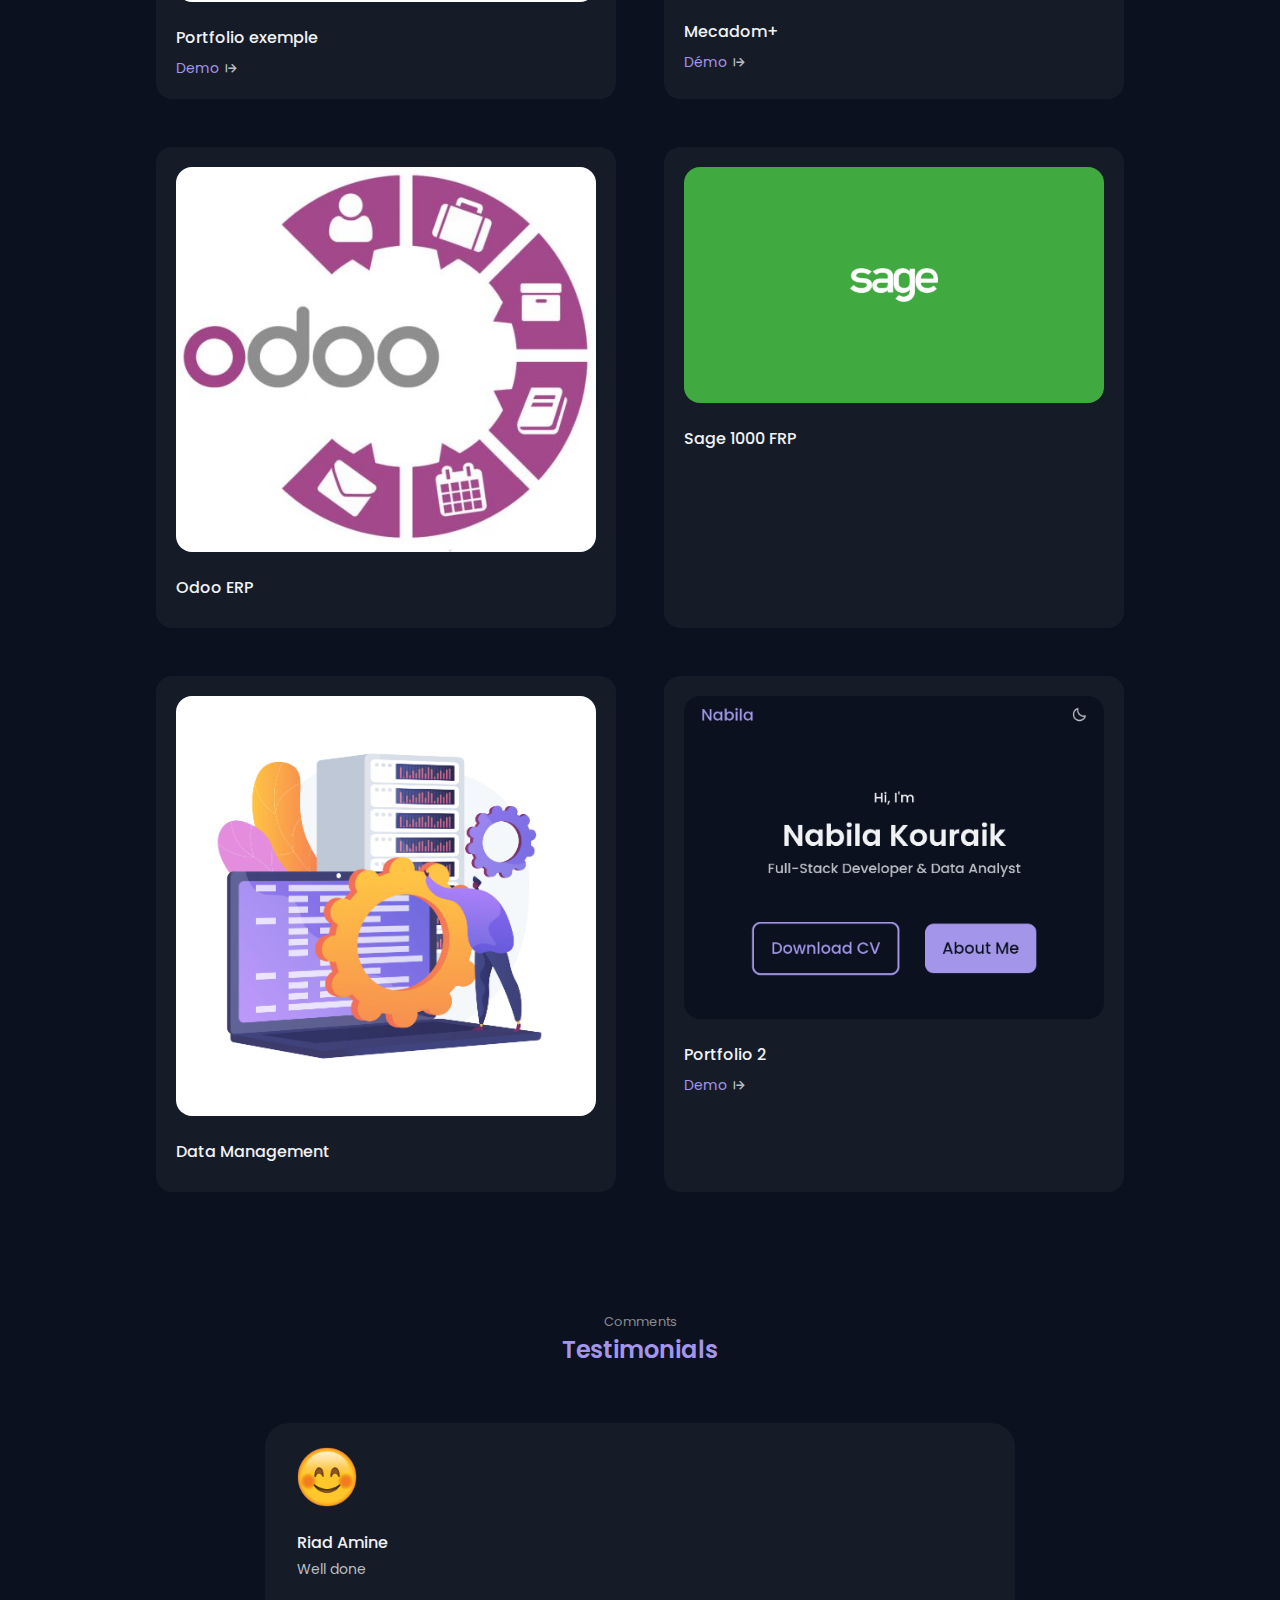
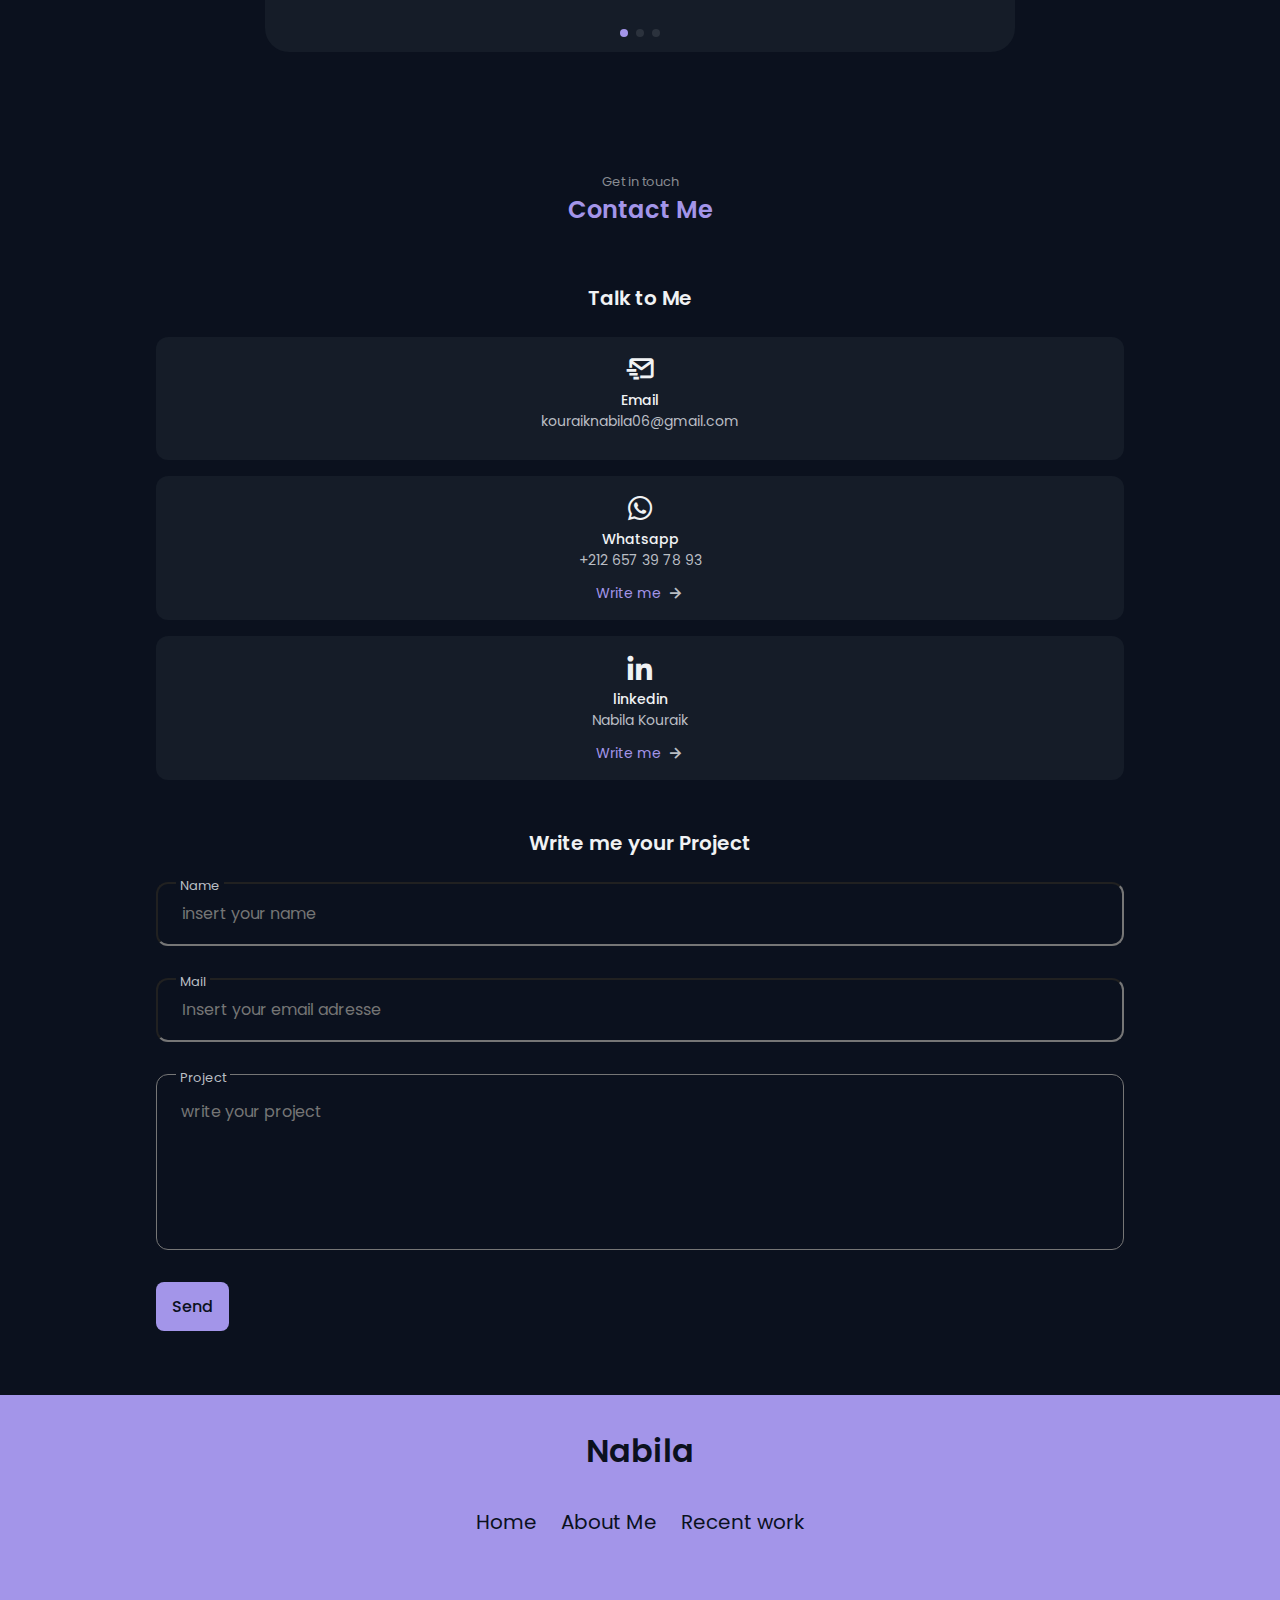
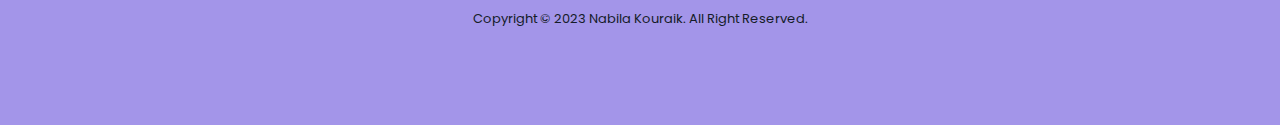
==== commit a9c39b02: "test2" ====
--- a/index.html
+++ b/index.html
@@ -187,14 +187,12 @@
                                 <div>
                                     <h3 class="skills__name">HTML/CSS</h3>
                                     <span class="skills__level">80%</span>
-                                    <div class="showcase-rating">
-                                        test
-                                        <ion-icon name="star"></ion-icon>
-                                        <ion-icon name="star"></ion-icon>
-                                        <ion-icon name="star"></ion-icon>
-                                        <ion-icon name="star-outline"></ion-icon>
-                                        <ion-icon name="star-outline"></ion-icon>
-                                      </div>
+                                        <ion-icon href="images/star.ico" name="star"></ion-icon>
+                                        <ion-icon href="images/star.ico" name="star"></ion-icon>
+                                        <ion-icon href="images/star.ico" name="star"></ion-icon>
+                                        <ion-icon href="images/star.ico" name="star"></ion-icon>
+                                        <ion-icon href="images/starOFF.ico" name="star"></ion-icon>
+                                     
                                 </div>
                             </div>
 
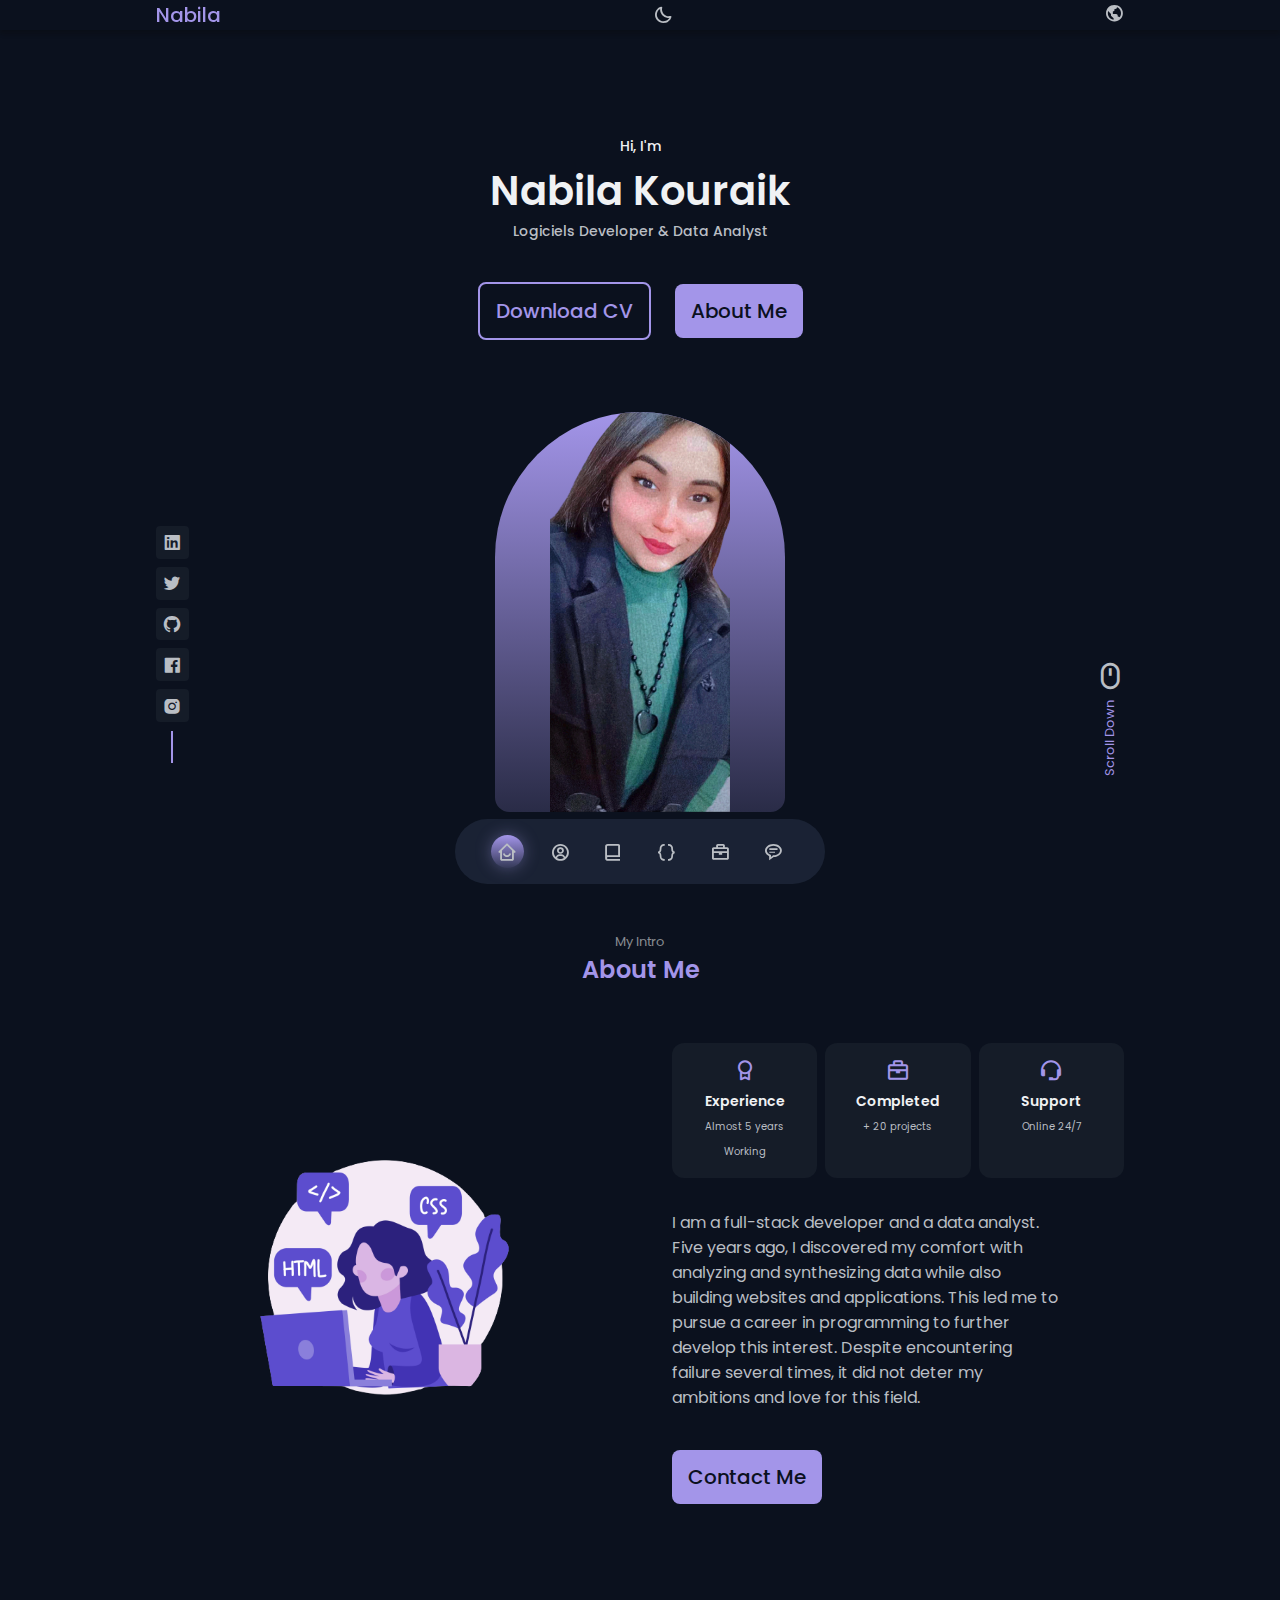
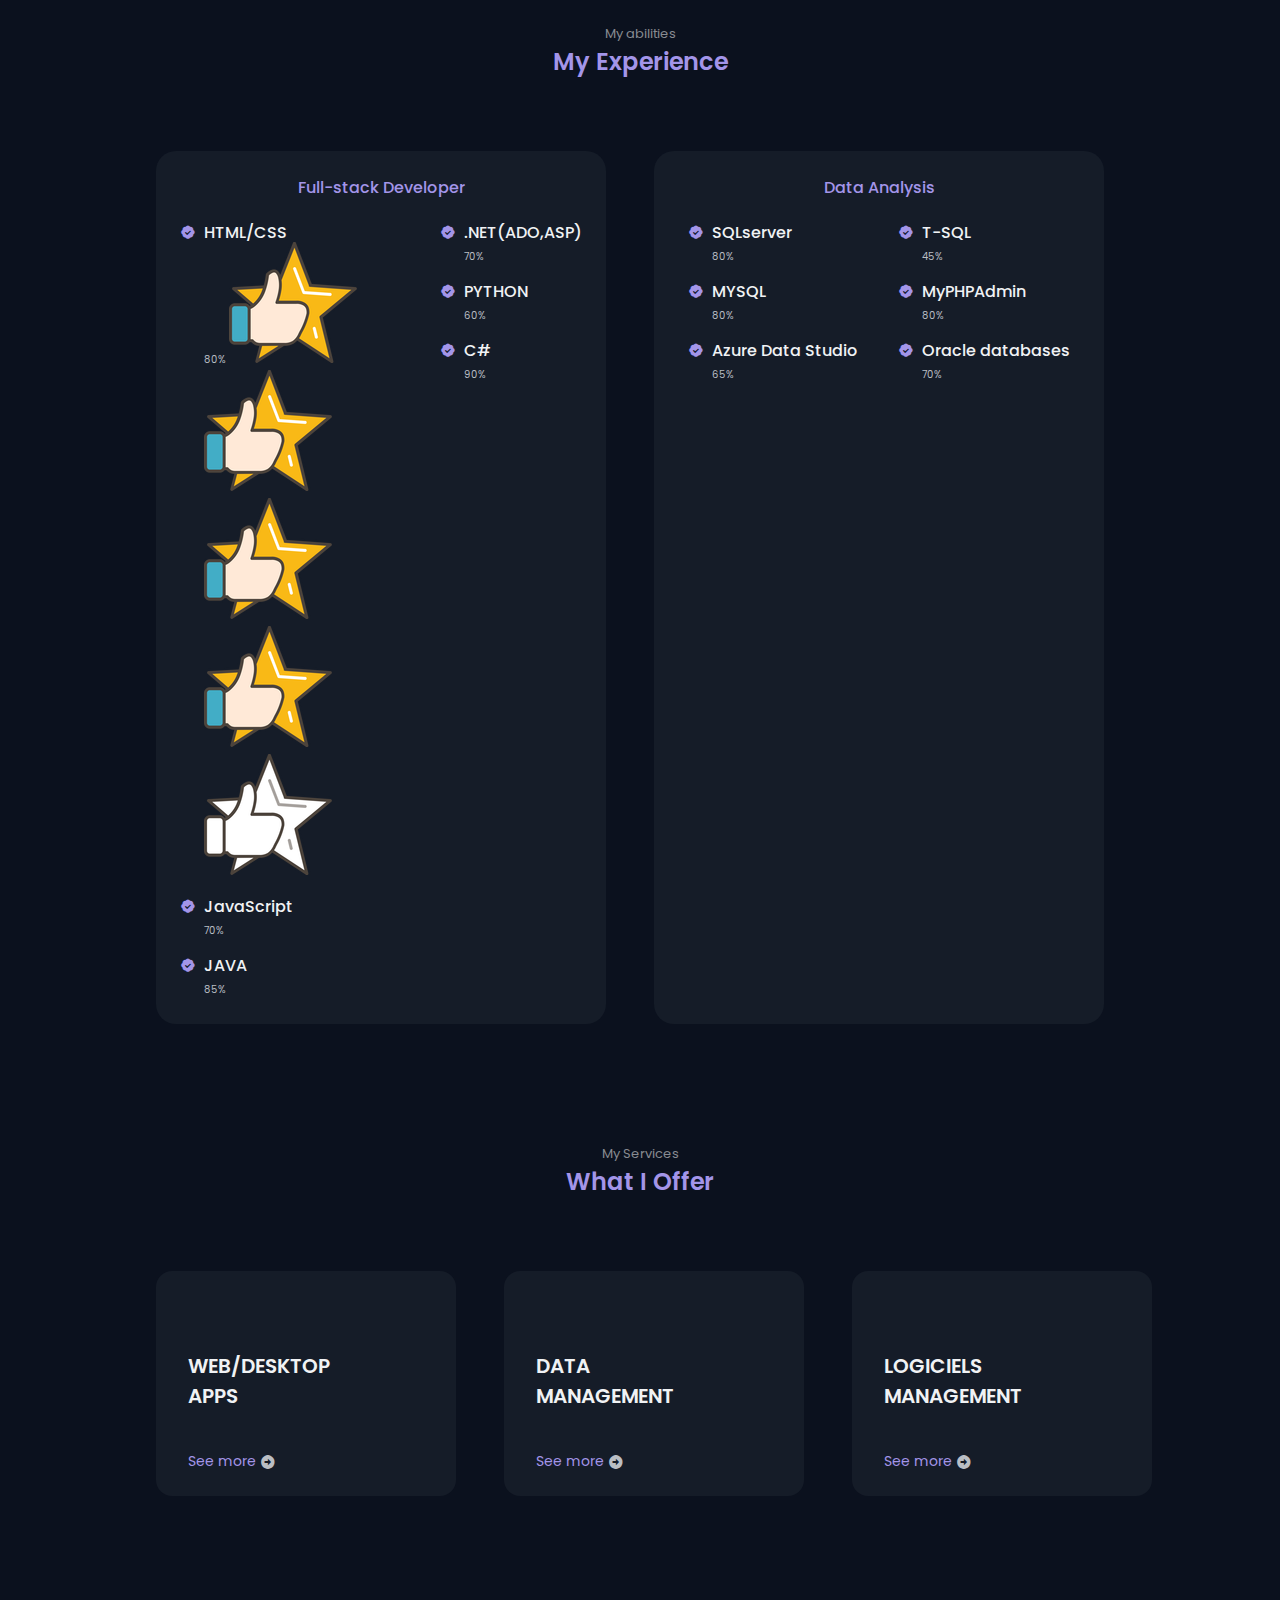
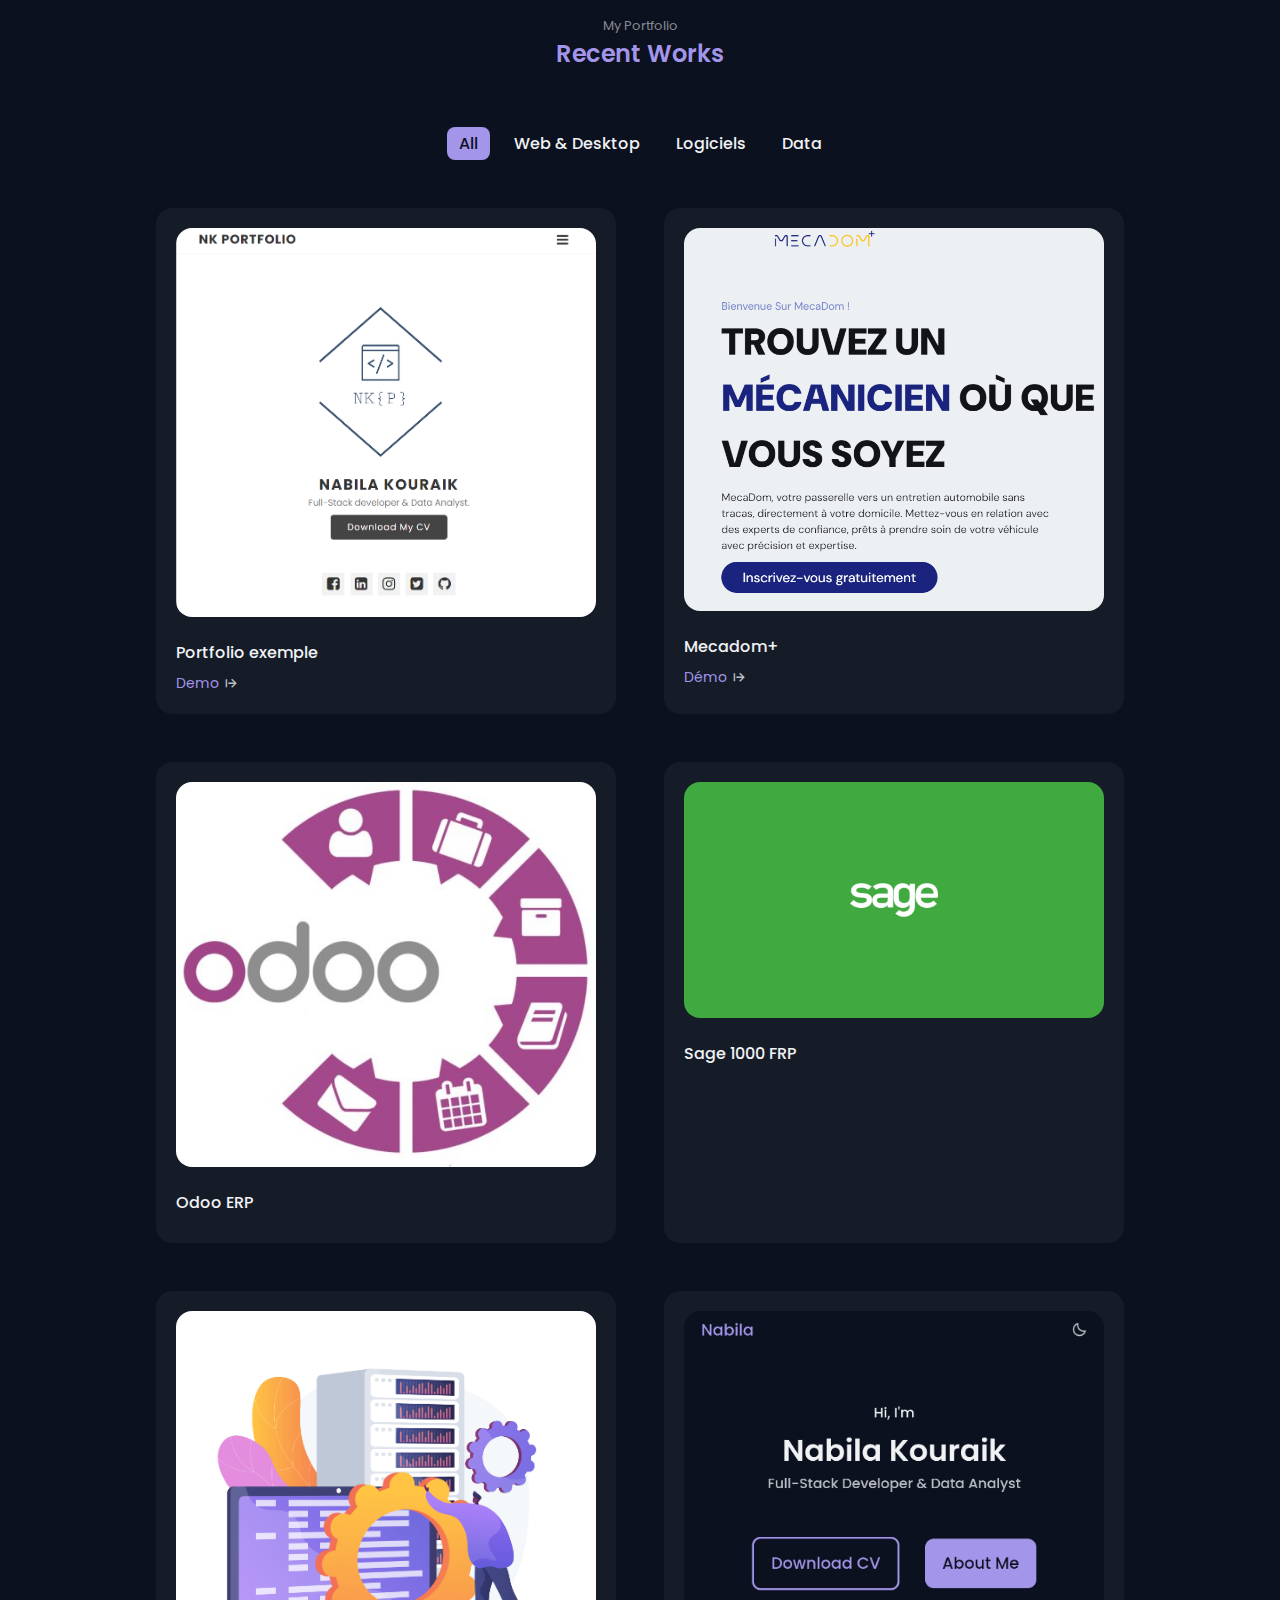
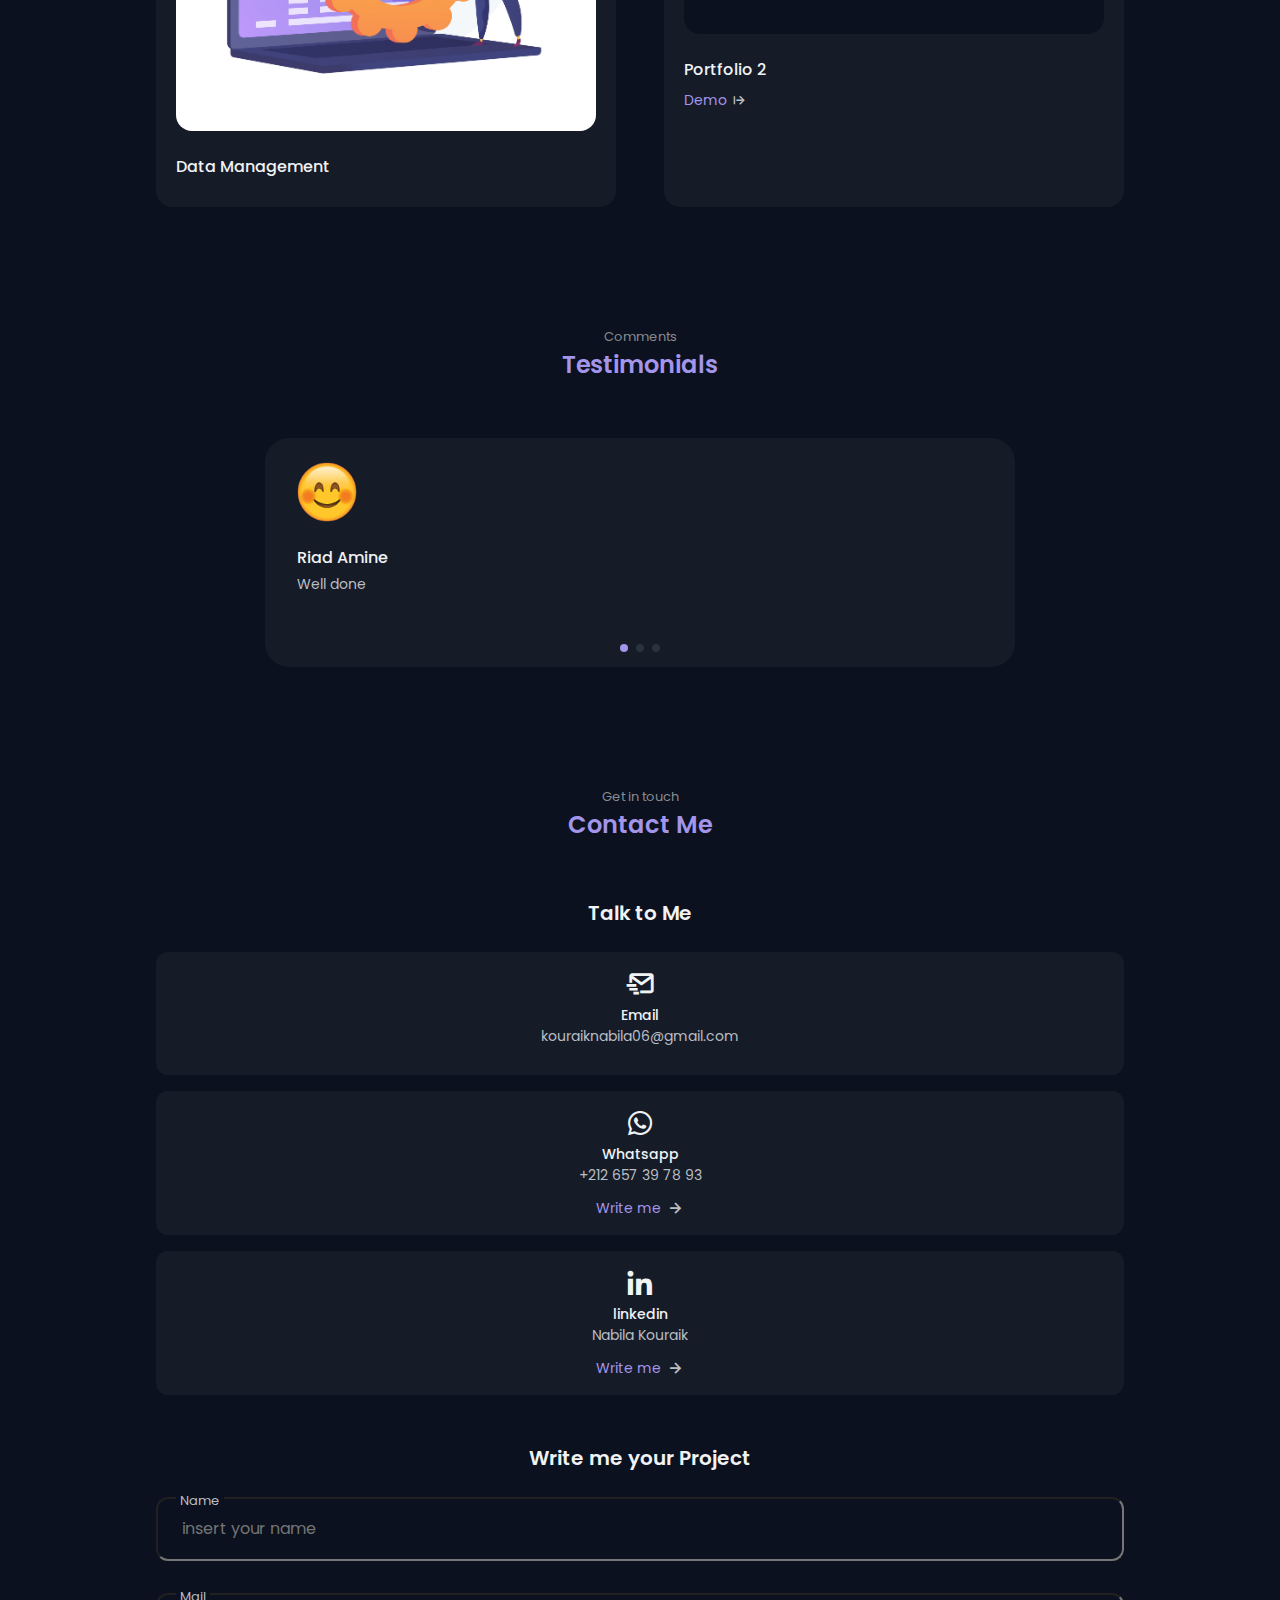
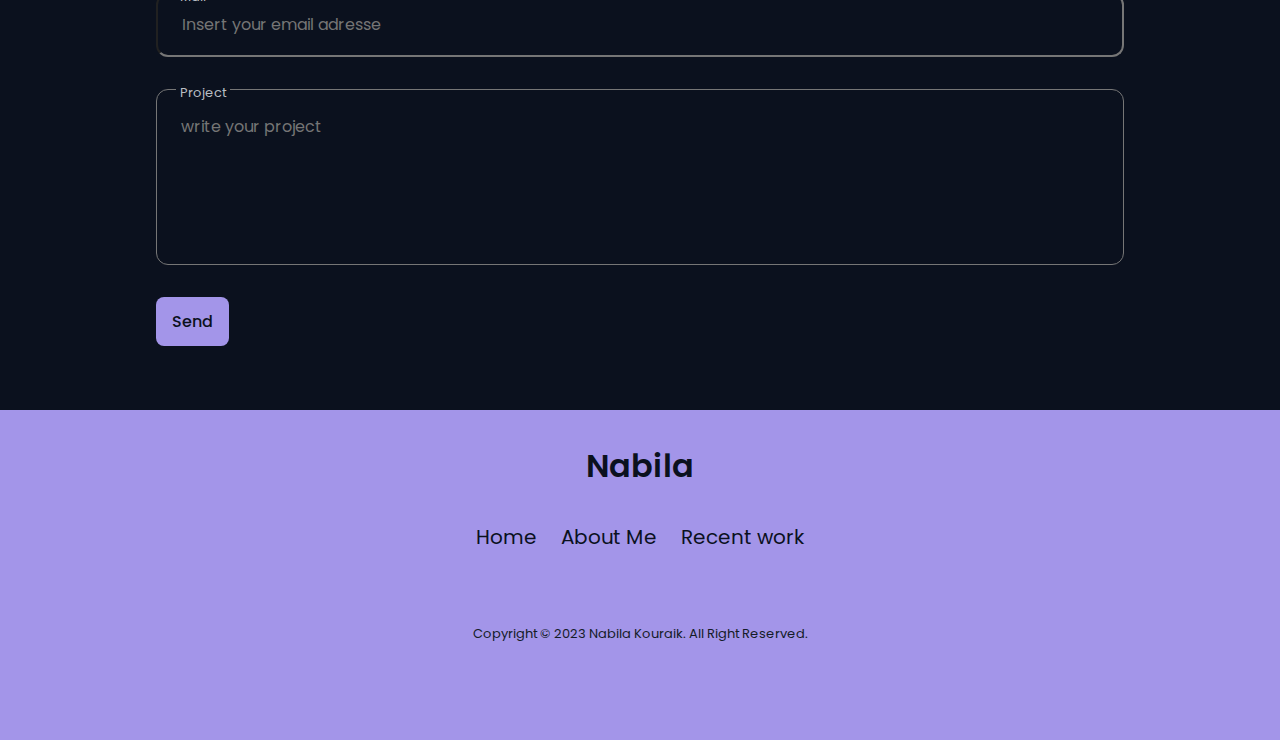
==== commit 0561c748: "ed" ====
--- a/index.html
+++ b/index.html
@@ -187,11 +187,12 @@
                                 <div>
                                     <h3 class="skills__name">HTML/CSS</h3>
                                     <span class="skills__level">80%</span>
-                                        <ion-icon href="images/star.ico" name="star"></ion-icon>
-                                        <ion-icon href="images/star.ico" name="star"></ion-icon>
-                                        <ion-icon href="images/star.ico" name="star"></ion-icon>
-                                        <ion-icon href="images/star.ico" name="star"></ion-icon>
-                                        <ion-icon href="images/starOFF.ico" name="star"></ion-icon>
+                                    <img src="images/star.ico" alt="Icone" class="icon">
+                                    <img src="images/star.ico" alt="Icone" class="icon">
+                                    <img src="images/star.ico" alt="Icone" class="icon">
+                                    <img src="images/star.ico" alt="Icone" class="icon">
+                                    <img src="images/starOFF.ico" alt="Icone" class="icon">
+                                 
                                      
                                 </div>
                             </div>
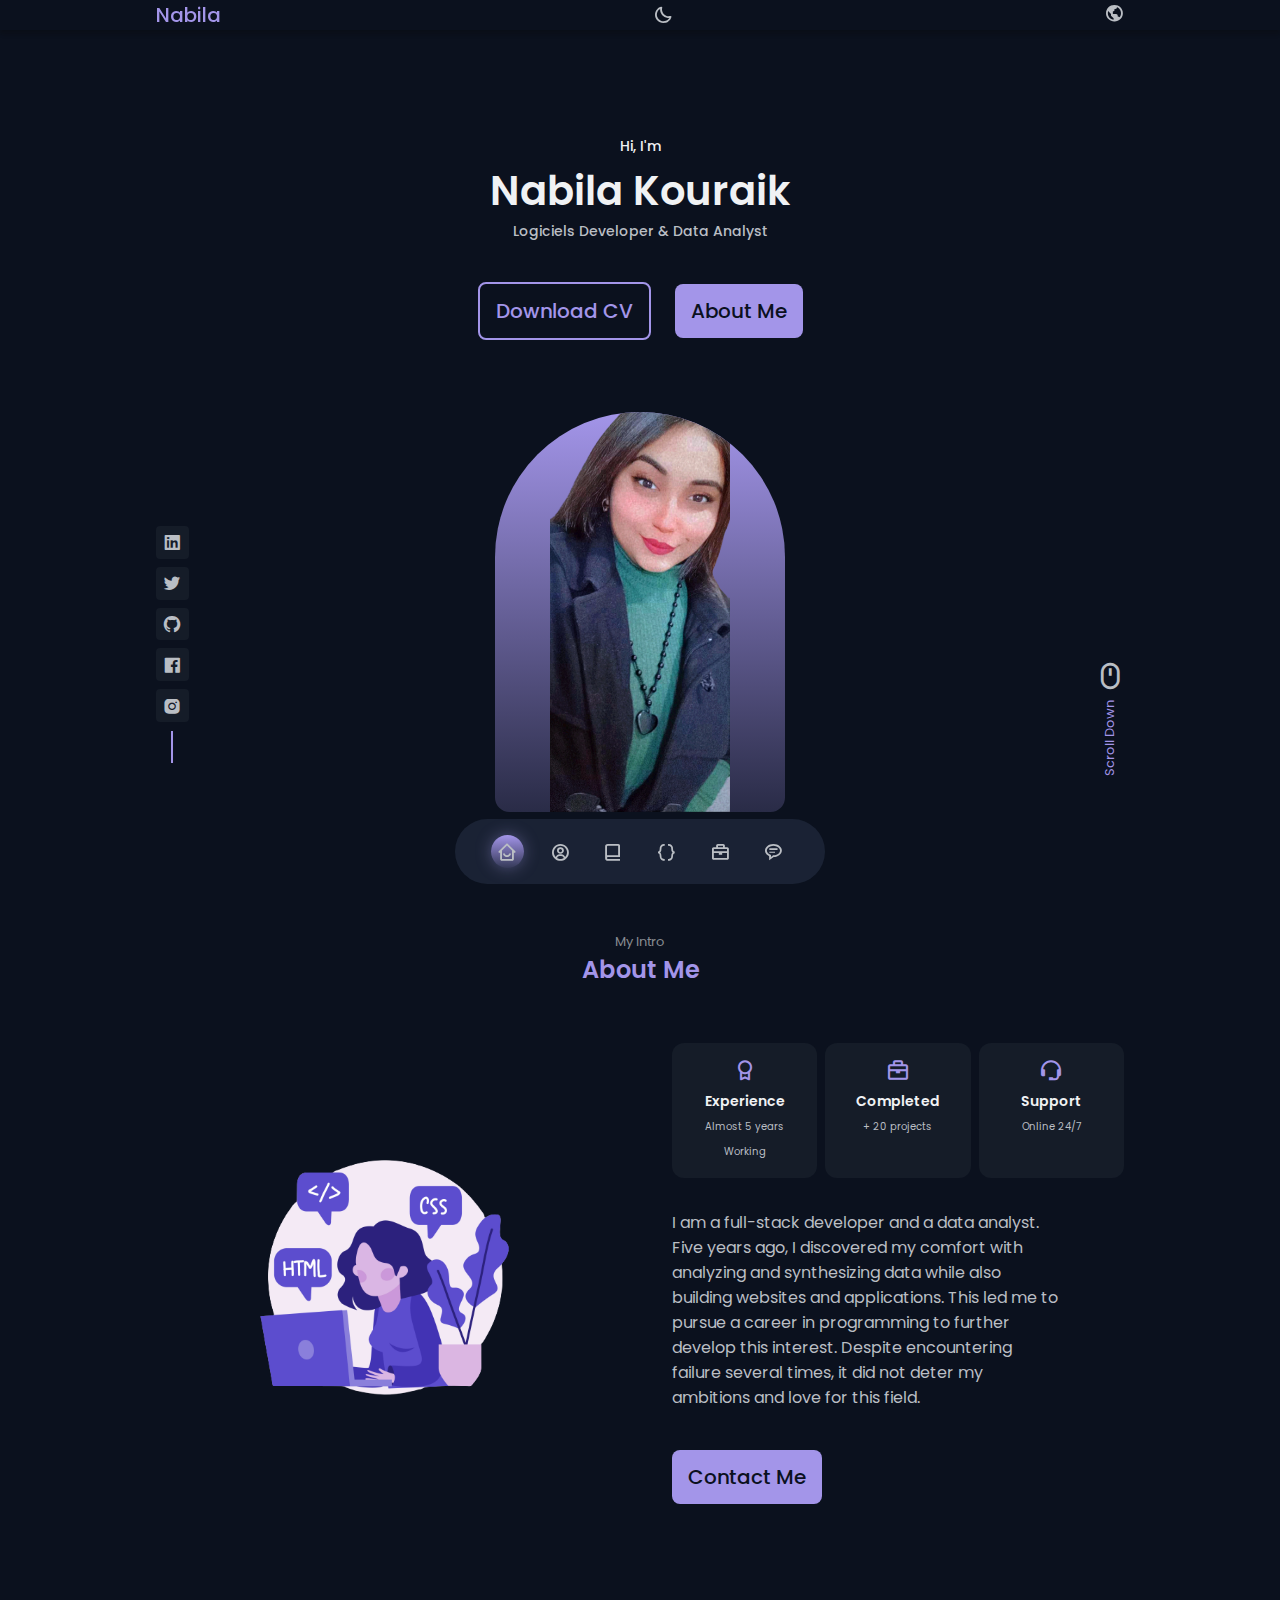
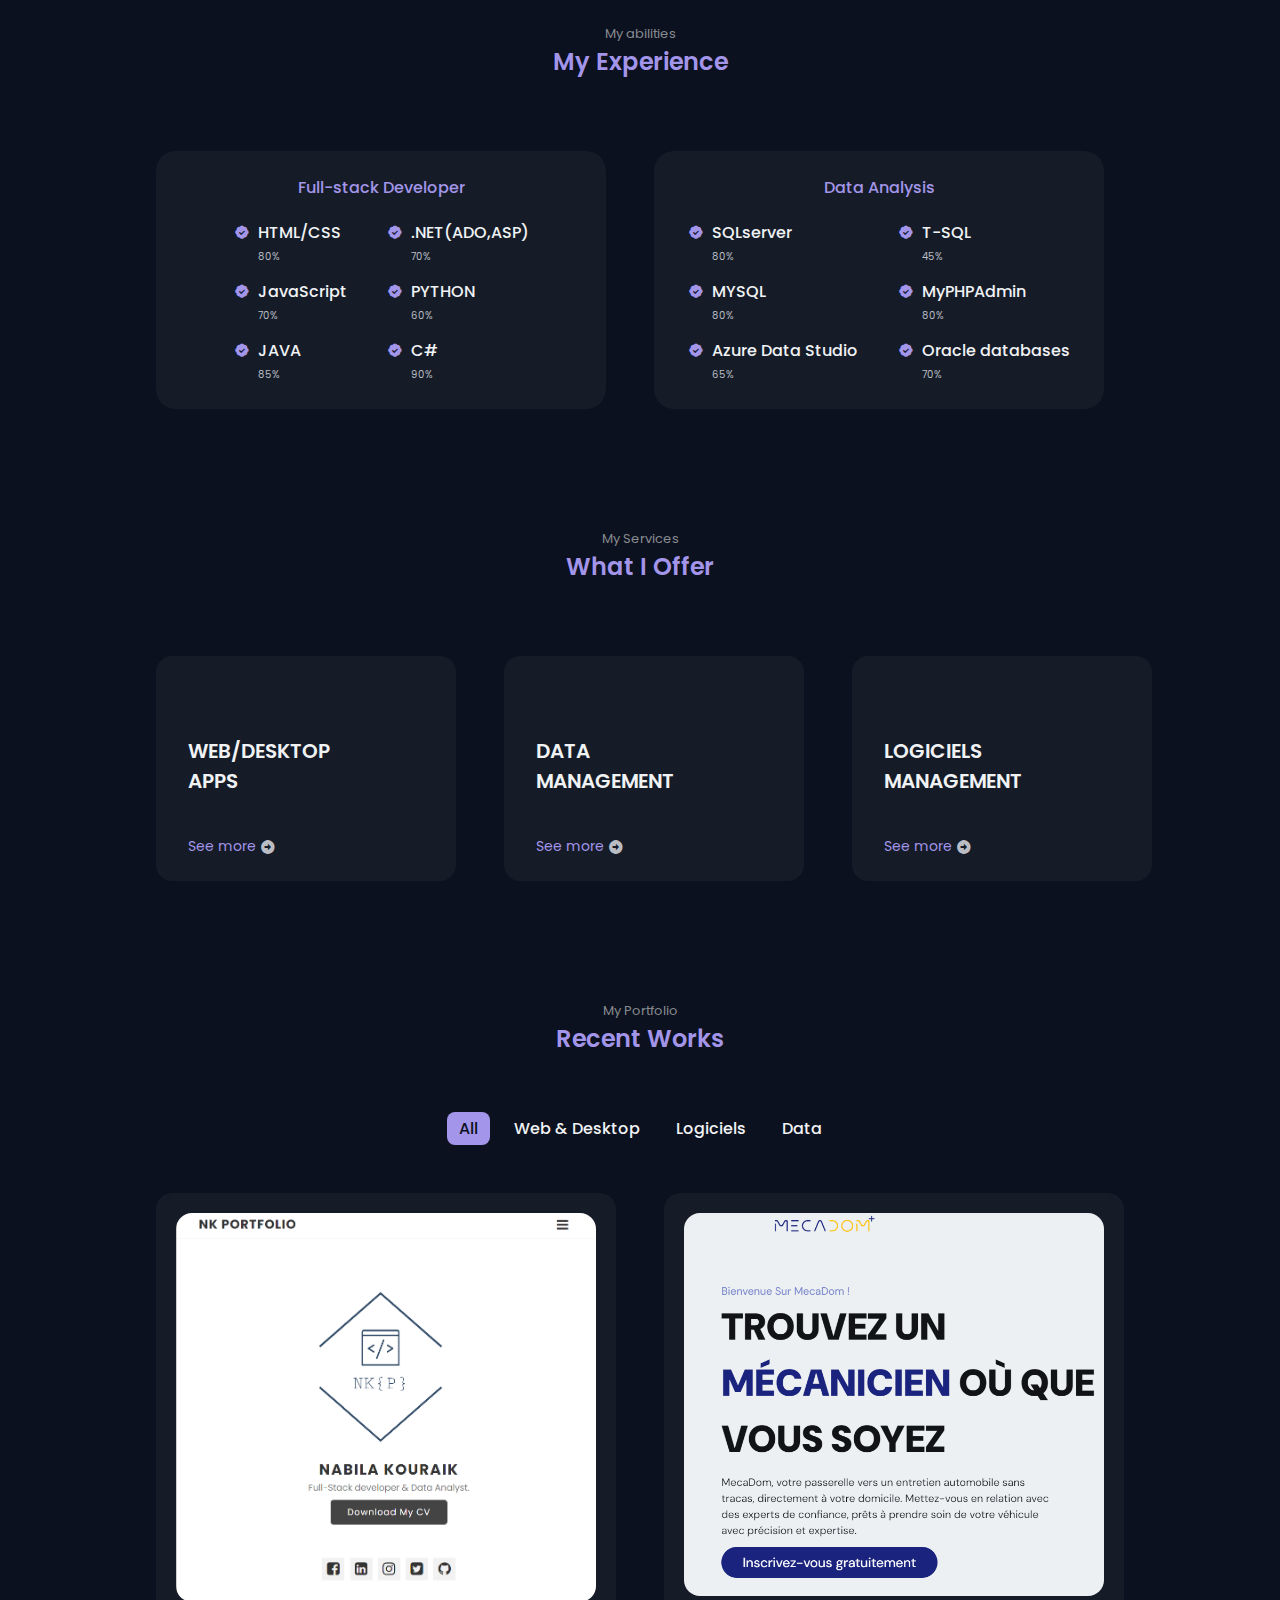
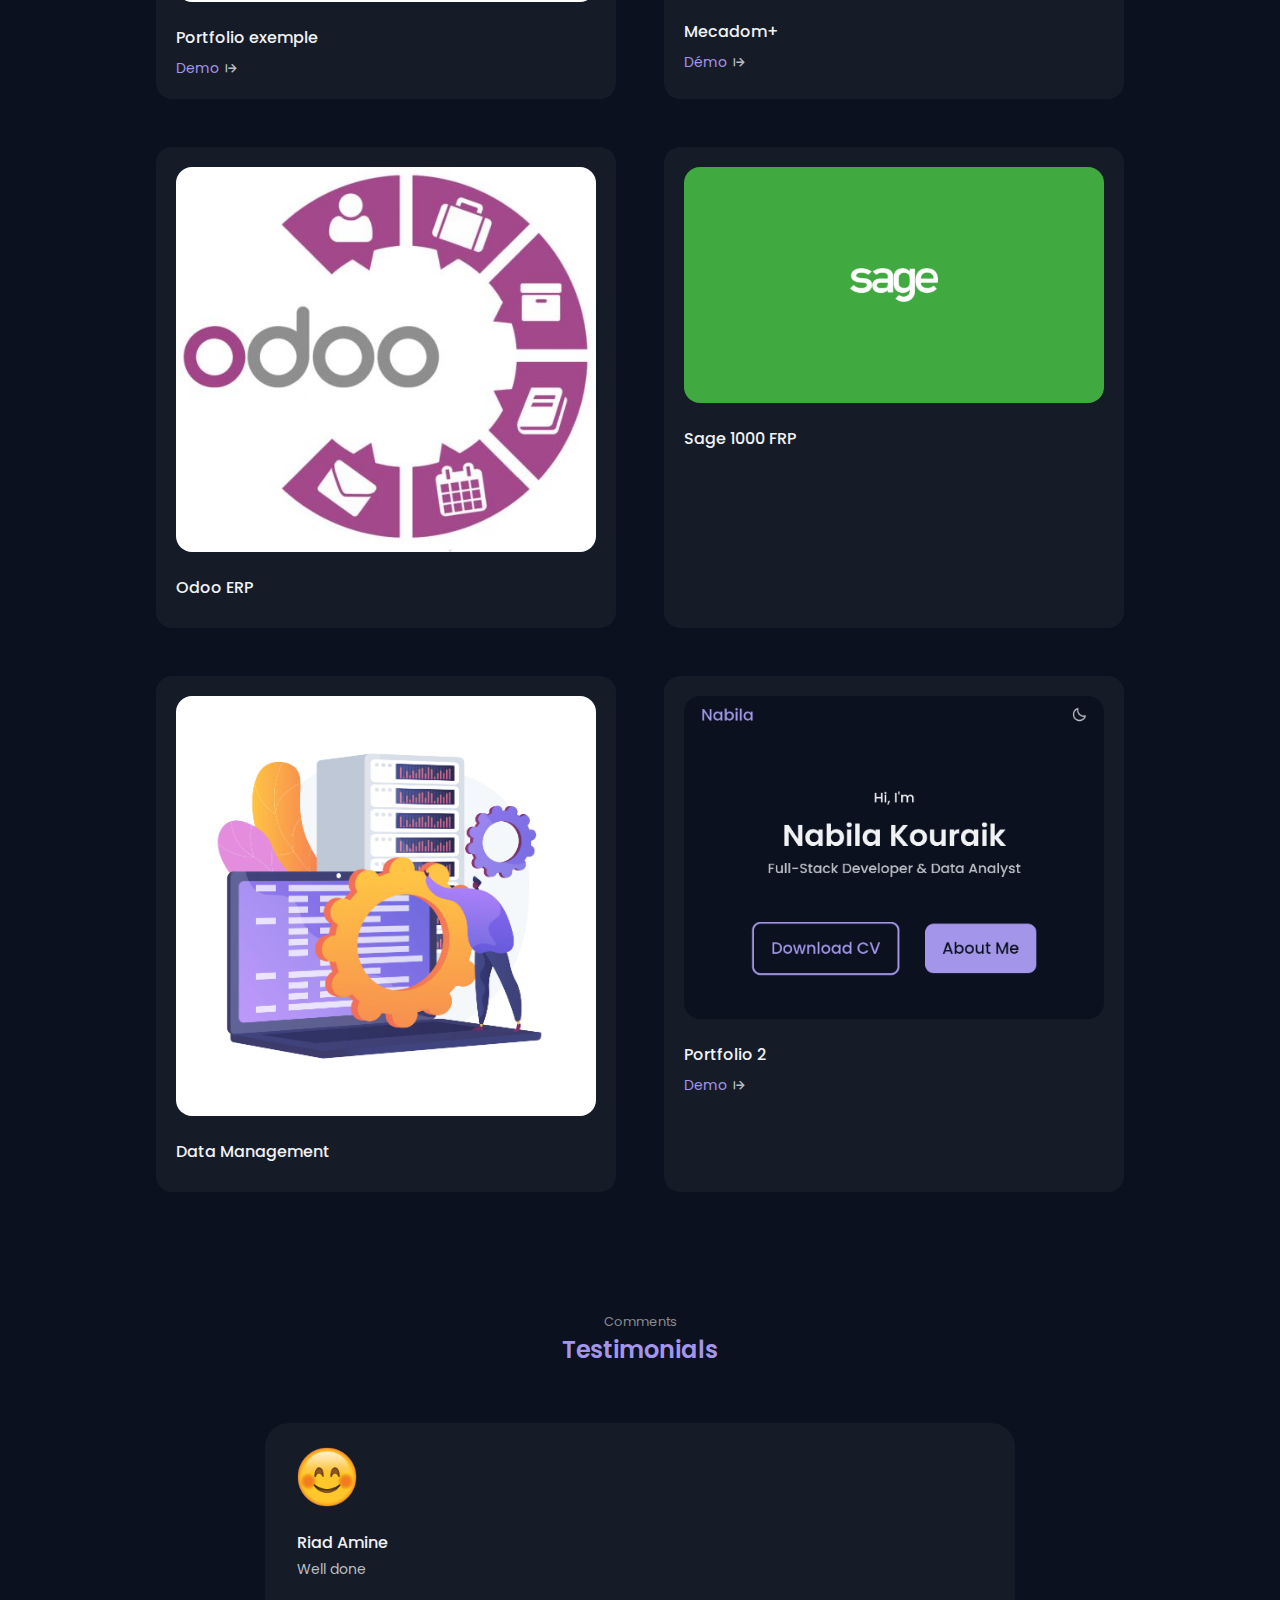
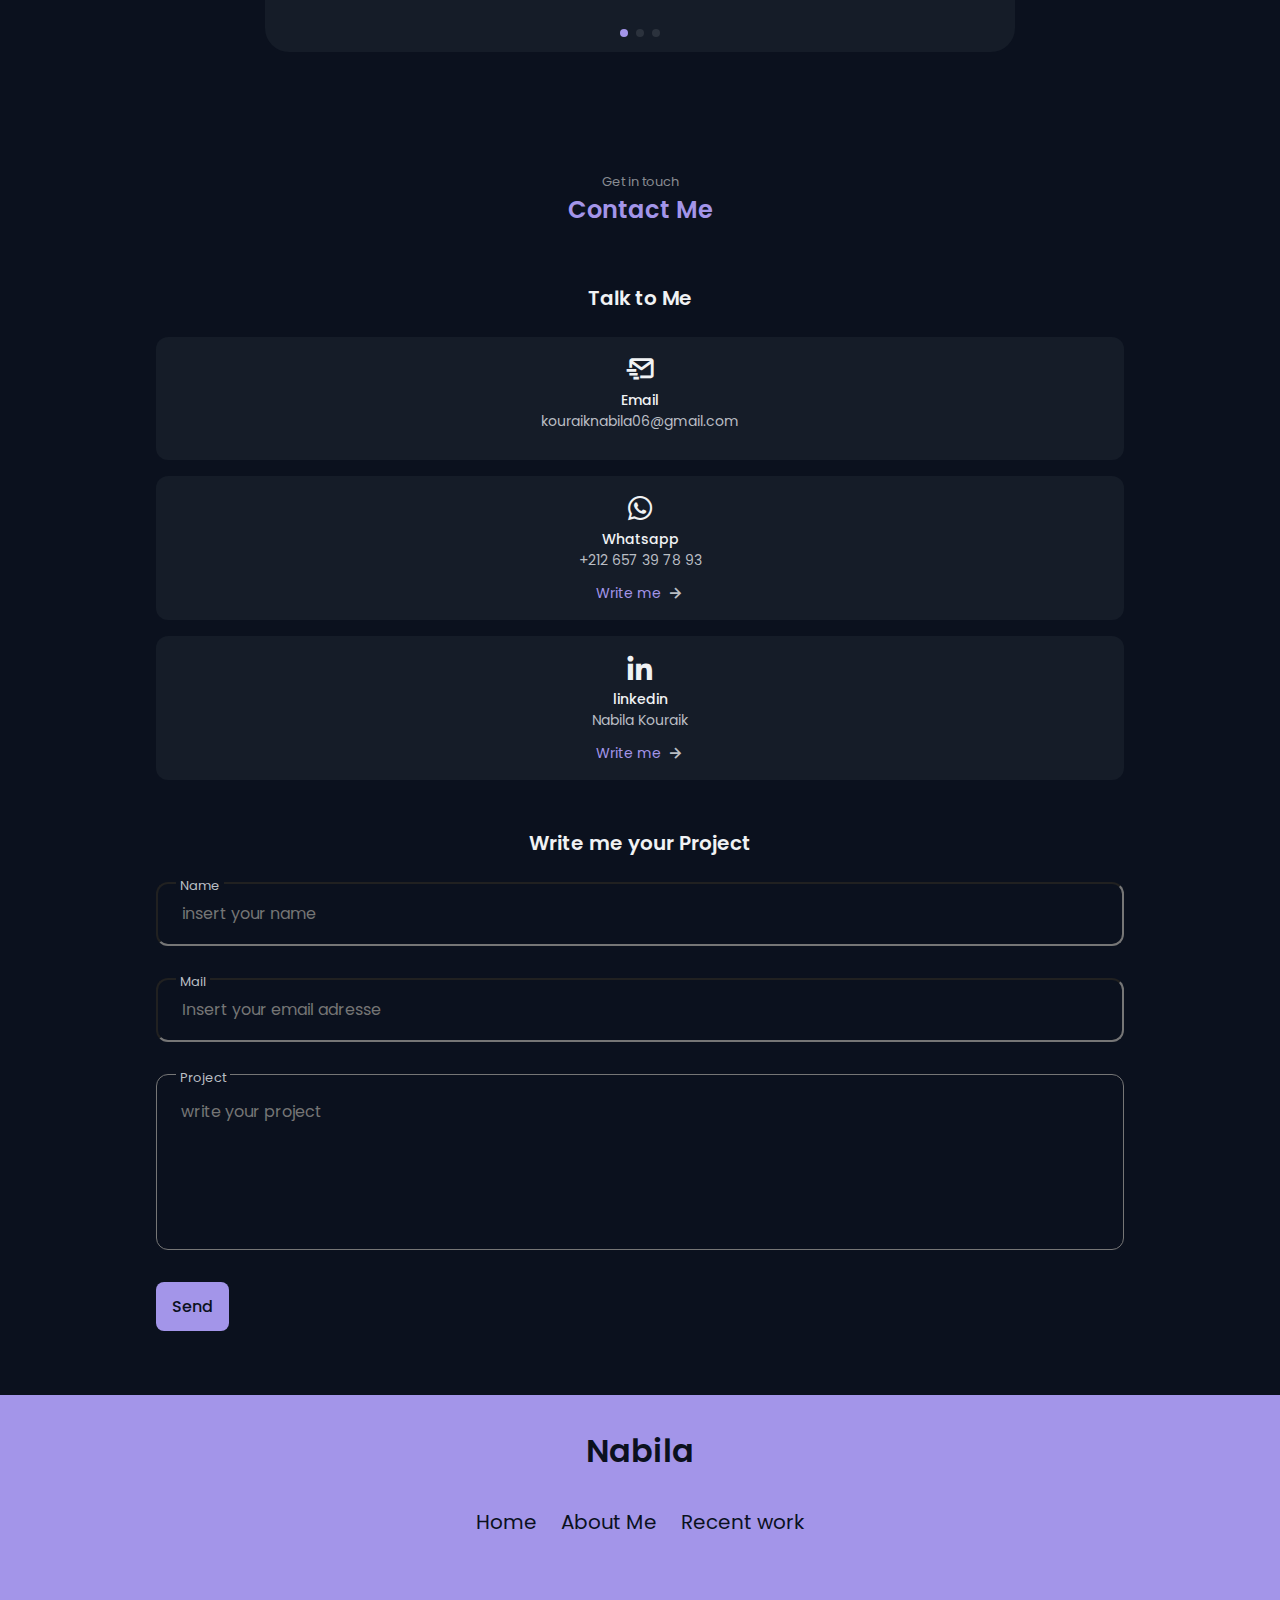
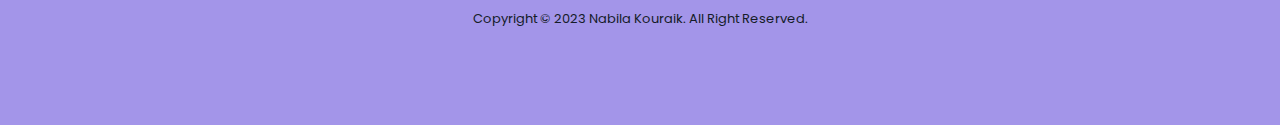
==== commit 80c137e3: "edited" ====
--- a/index.html
+++ b/index.html
@@ -187,11 +187,12 @@
                                 <div>
                                     <h3 class="skills__name">HTML/CSS</h3>
                                     <span class="skills__level">80%</span>
-                                    <img src="images/star.ico" alt="Icone" class="icon">
+                                    <!--<img src="images/star.ico" alt="Icone" class="icon">
                                     <img src="images/star.ico" alt="Icone" class="icon">
                                     <img src="images/star.ico" alt="Icone" class="icon">
                                     <img src="images/star.ico" alt="Icone" class="icon">
                                     <img src="images/starOFF.ico" alt="Icone" class="icon">
+                                -->
                                  
                                      
                                 </div>
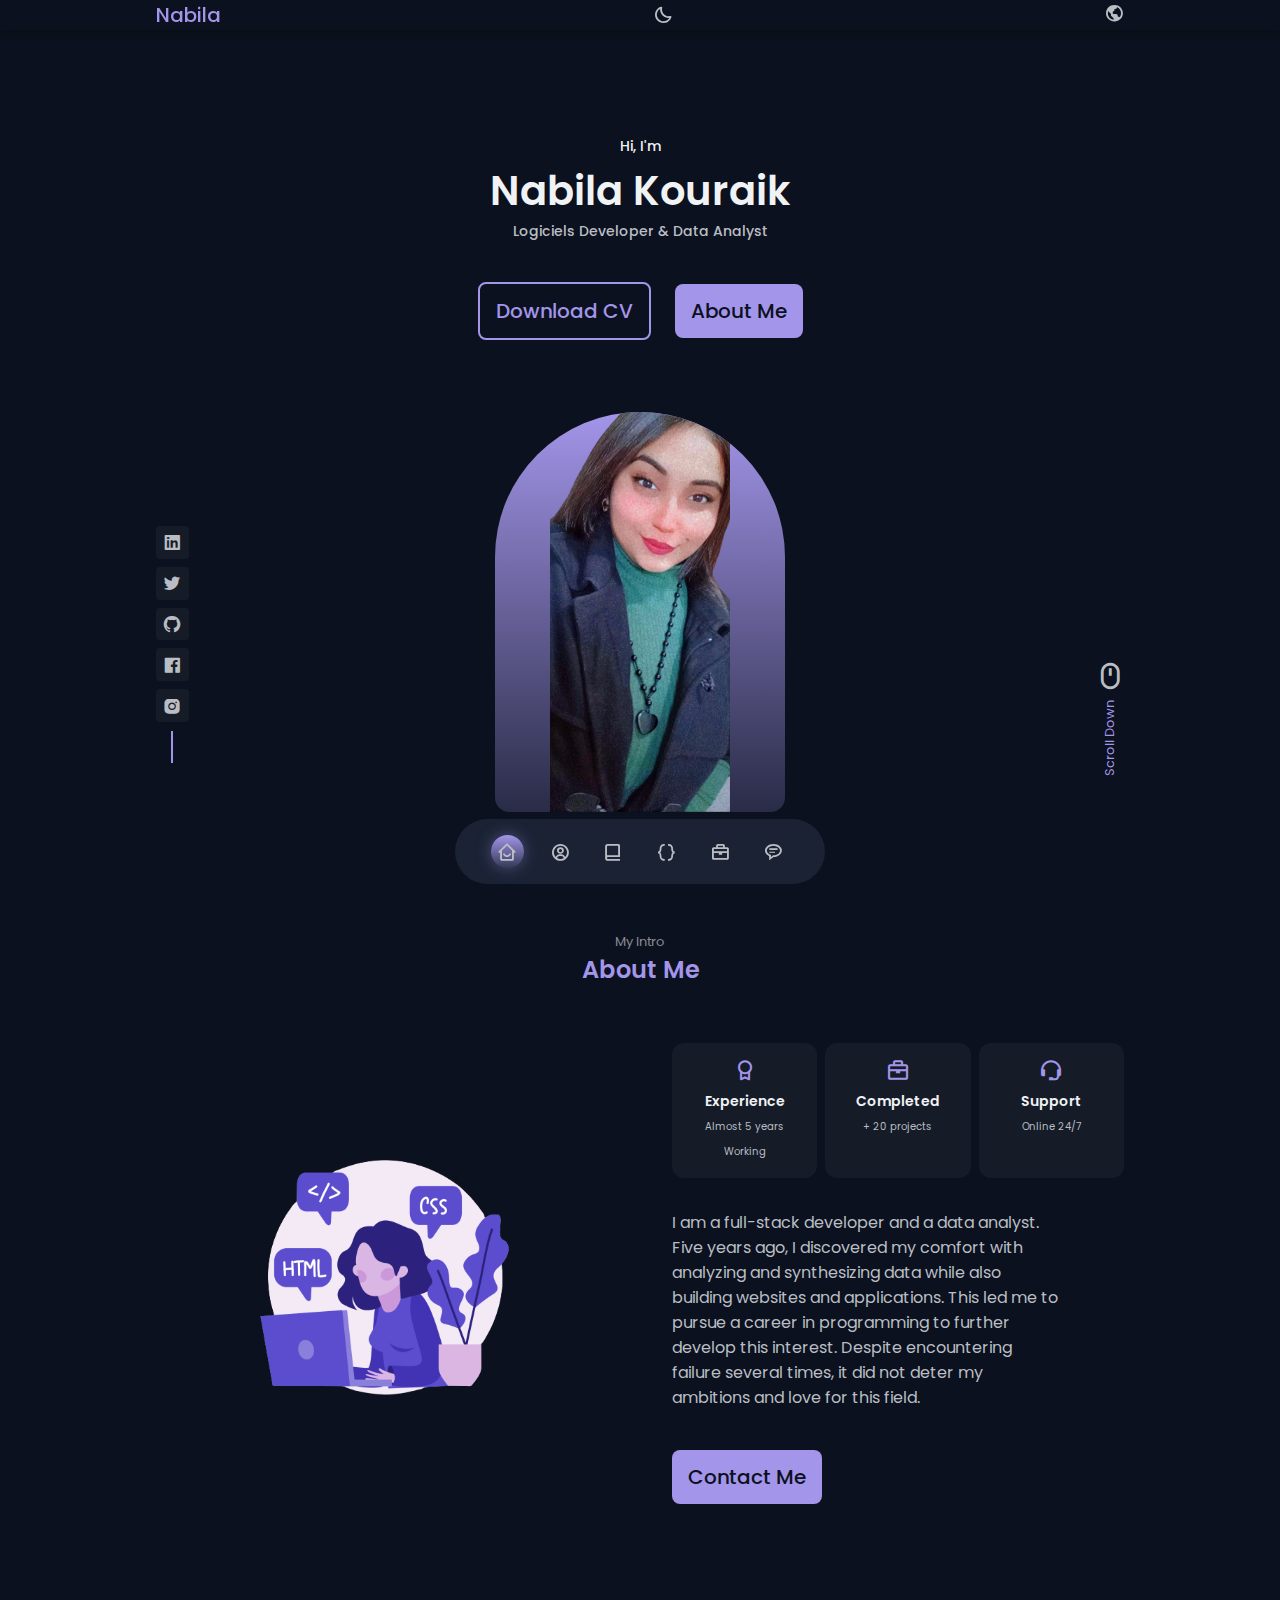
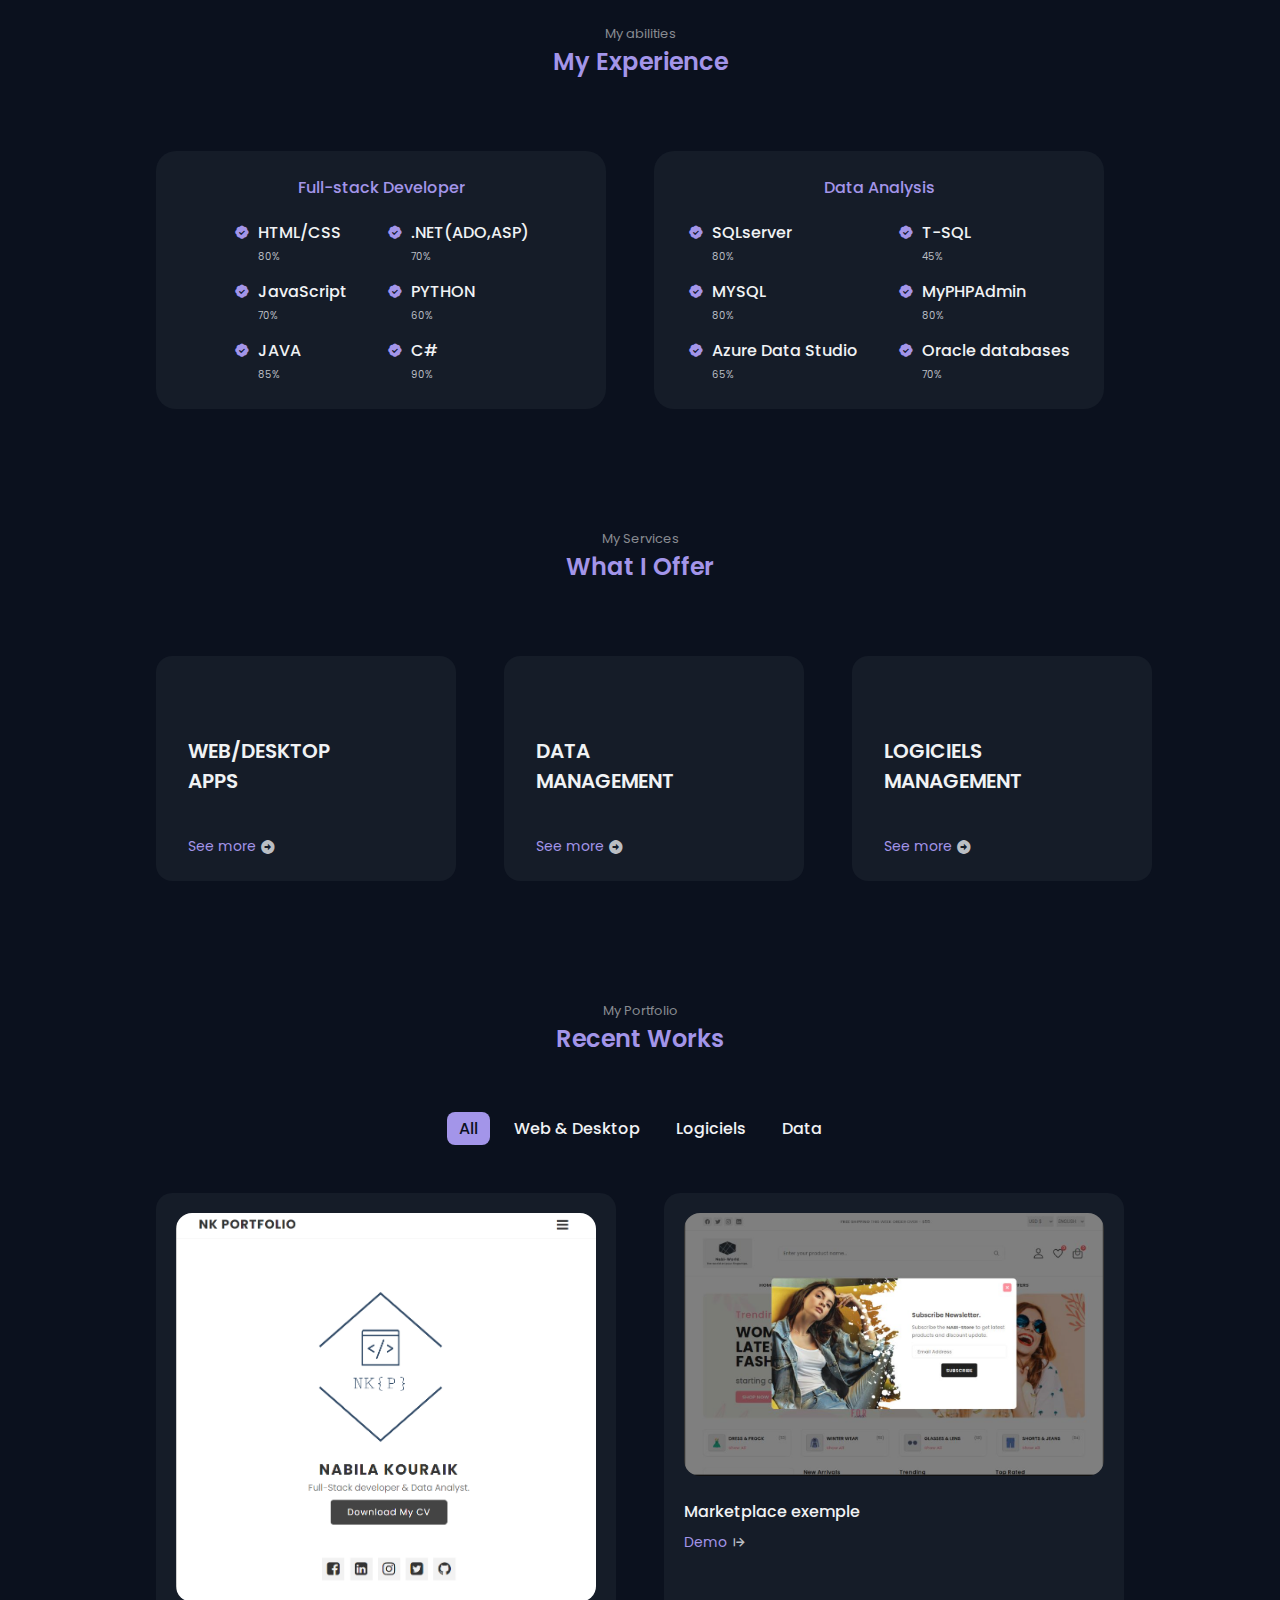
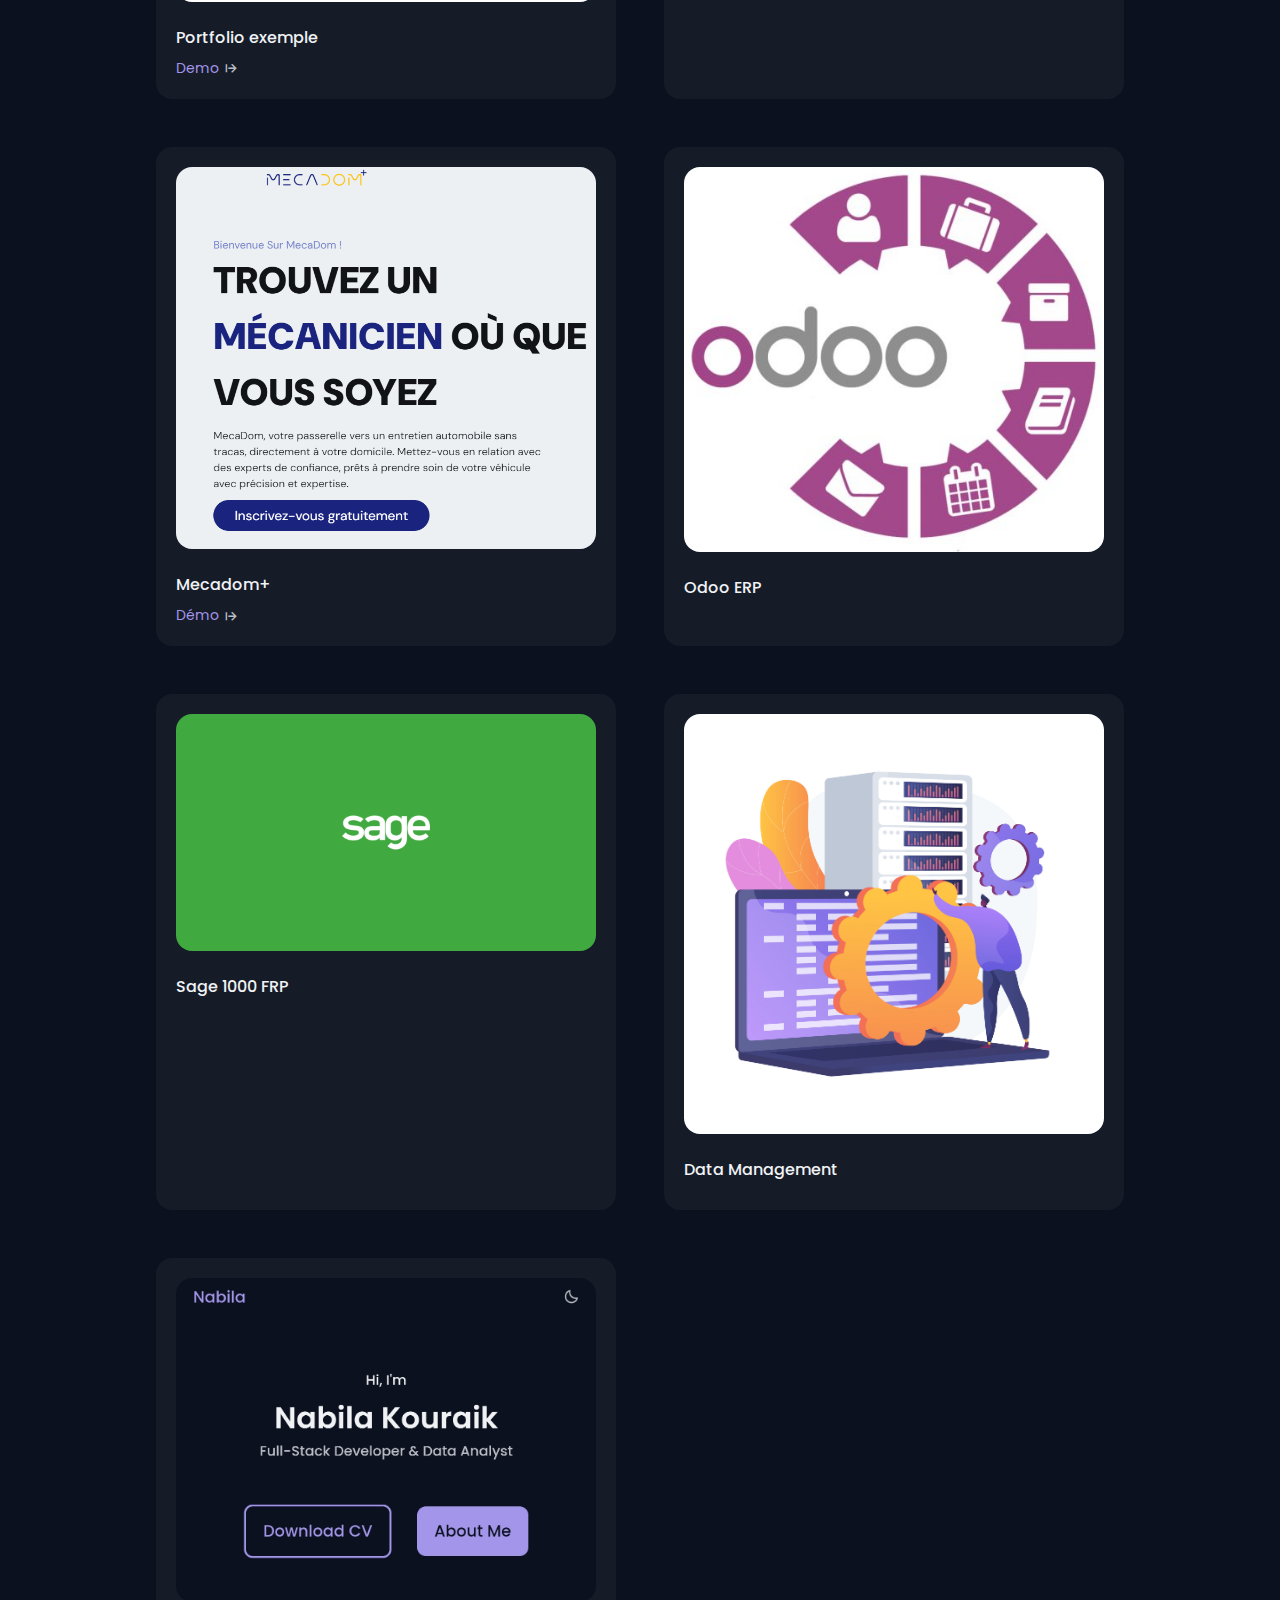
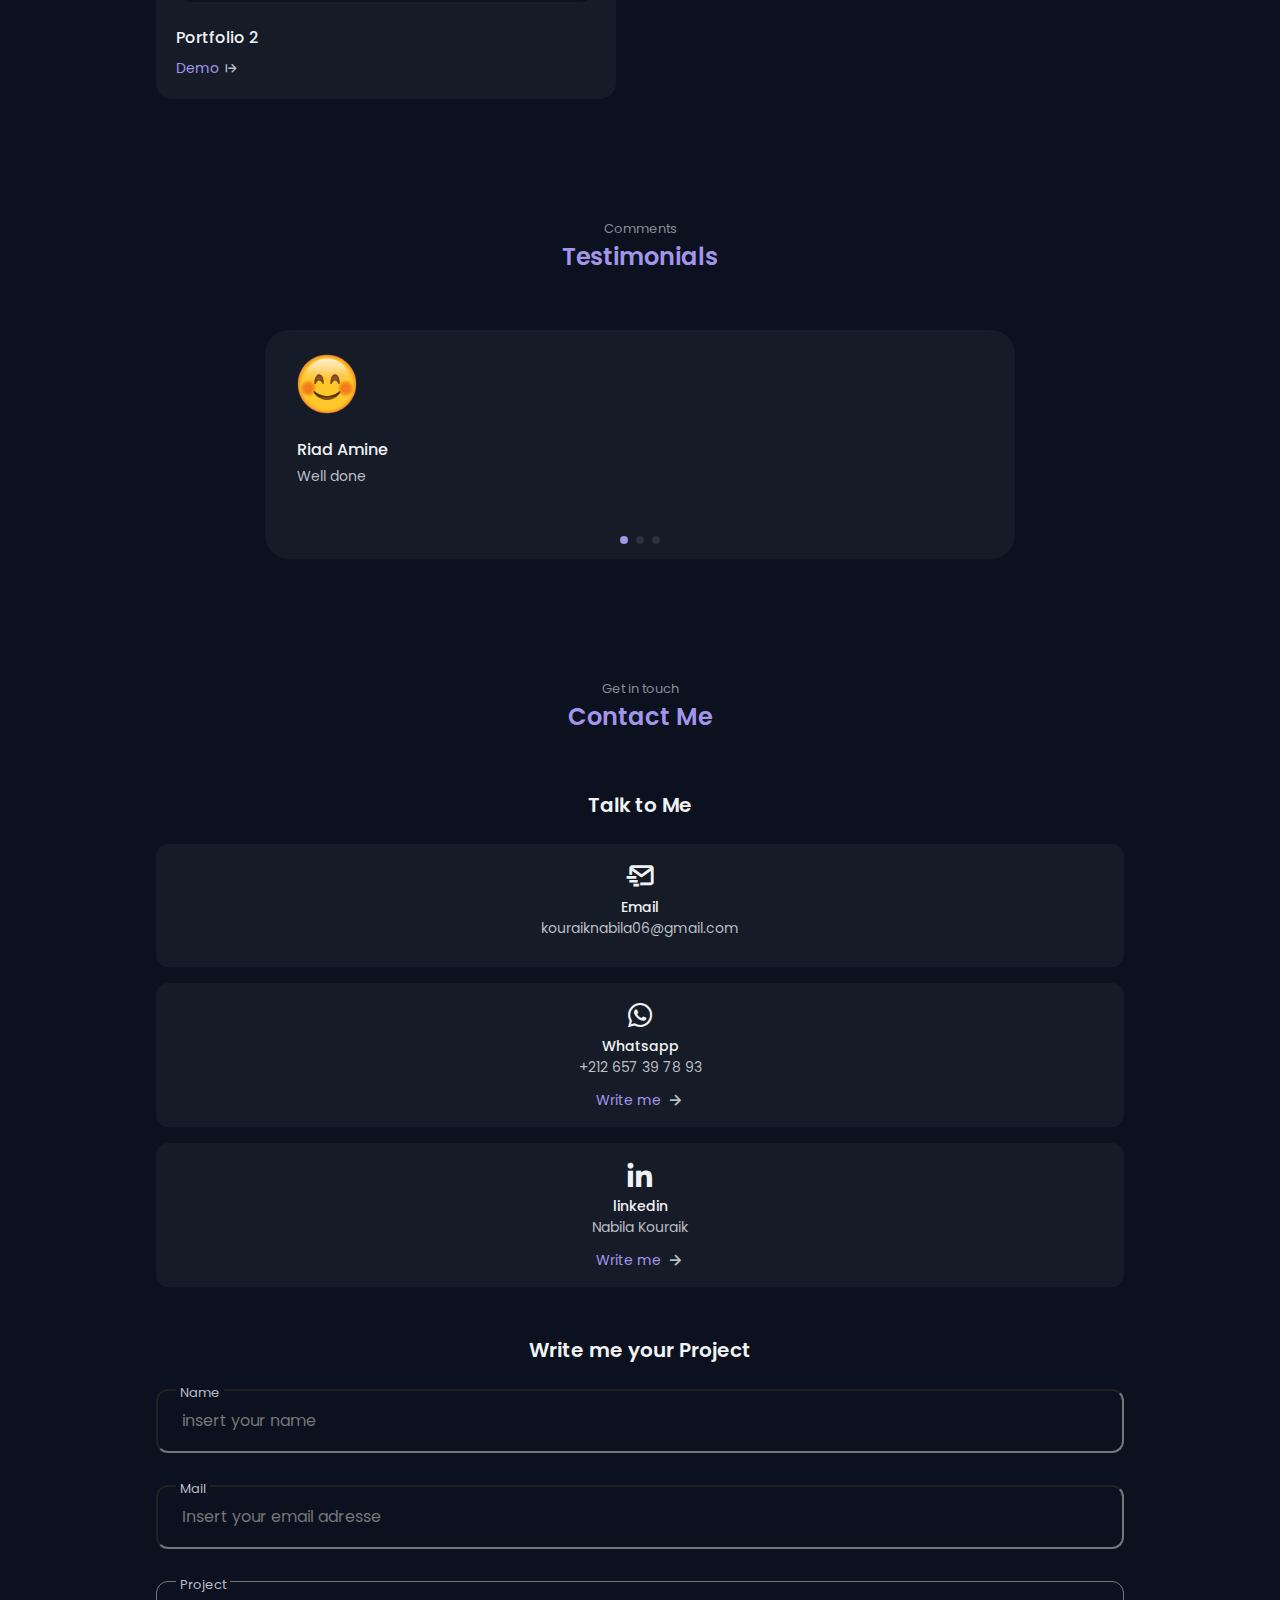
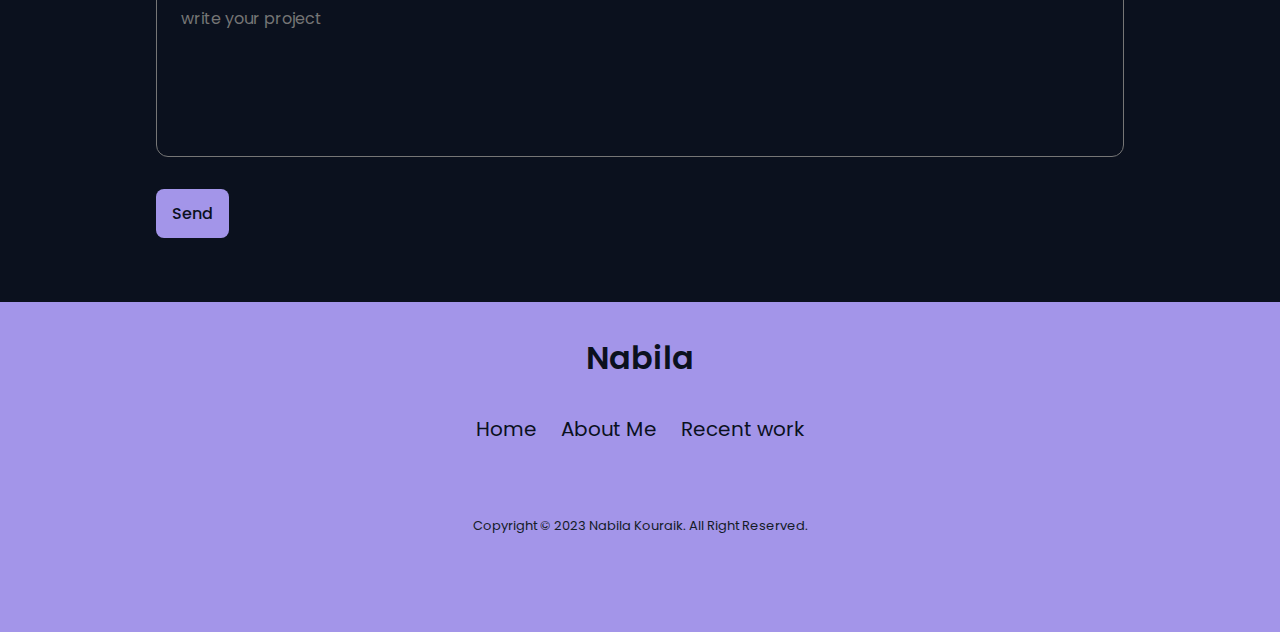
==== commit 69e6ab83: "edited" ====
--- a/index.html
+++ b/index.html
@@ -407,6 +407,16 @@
                         Demo <i class='bx bx-arrow-from-left work__icon'></i>
                     </a>
                 </div>
+
+                <div class="work__card mix web-desktop">
+                    <img src="images/Shop-pic.png" class="work__img">
+                    <h3 class="work__title">Marketplace exemple</h3>
+                    <a href="https://nabi-store.vercel.app/" class="work__button">
+                        Demo <i class='bx bx-arrow-from-left work__icon'></i>
+                    </a>
+                </div>
+
+
                 <div class="work__card mix web-desktop">
                     <img src="images/mec2.png" class="work__img">
                     <h3 class="work__title">Mecadom+</h3>
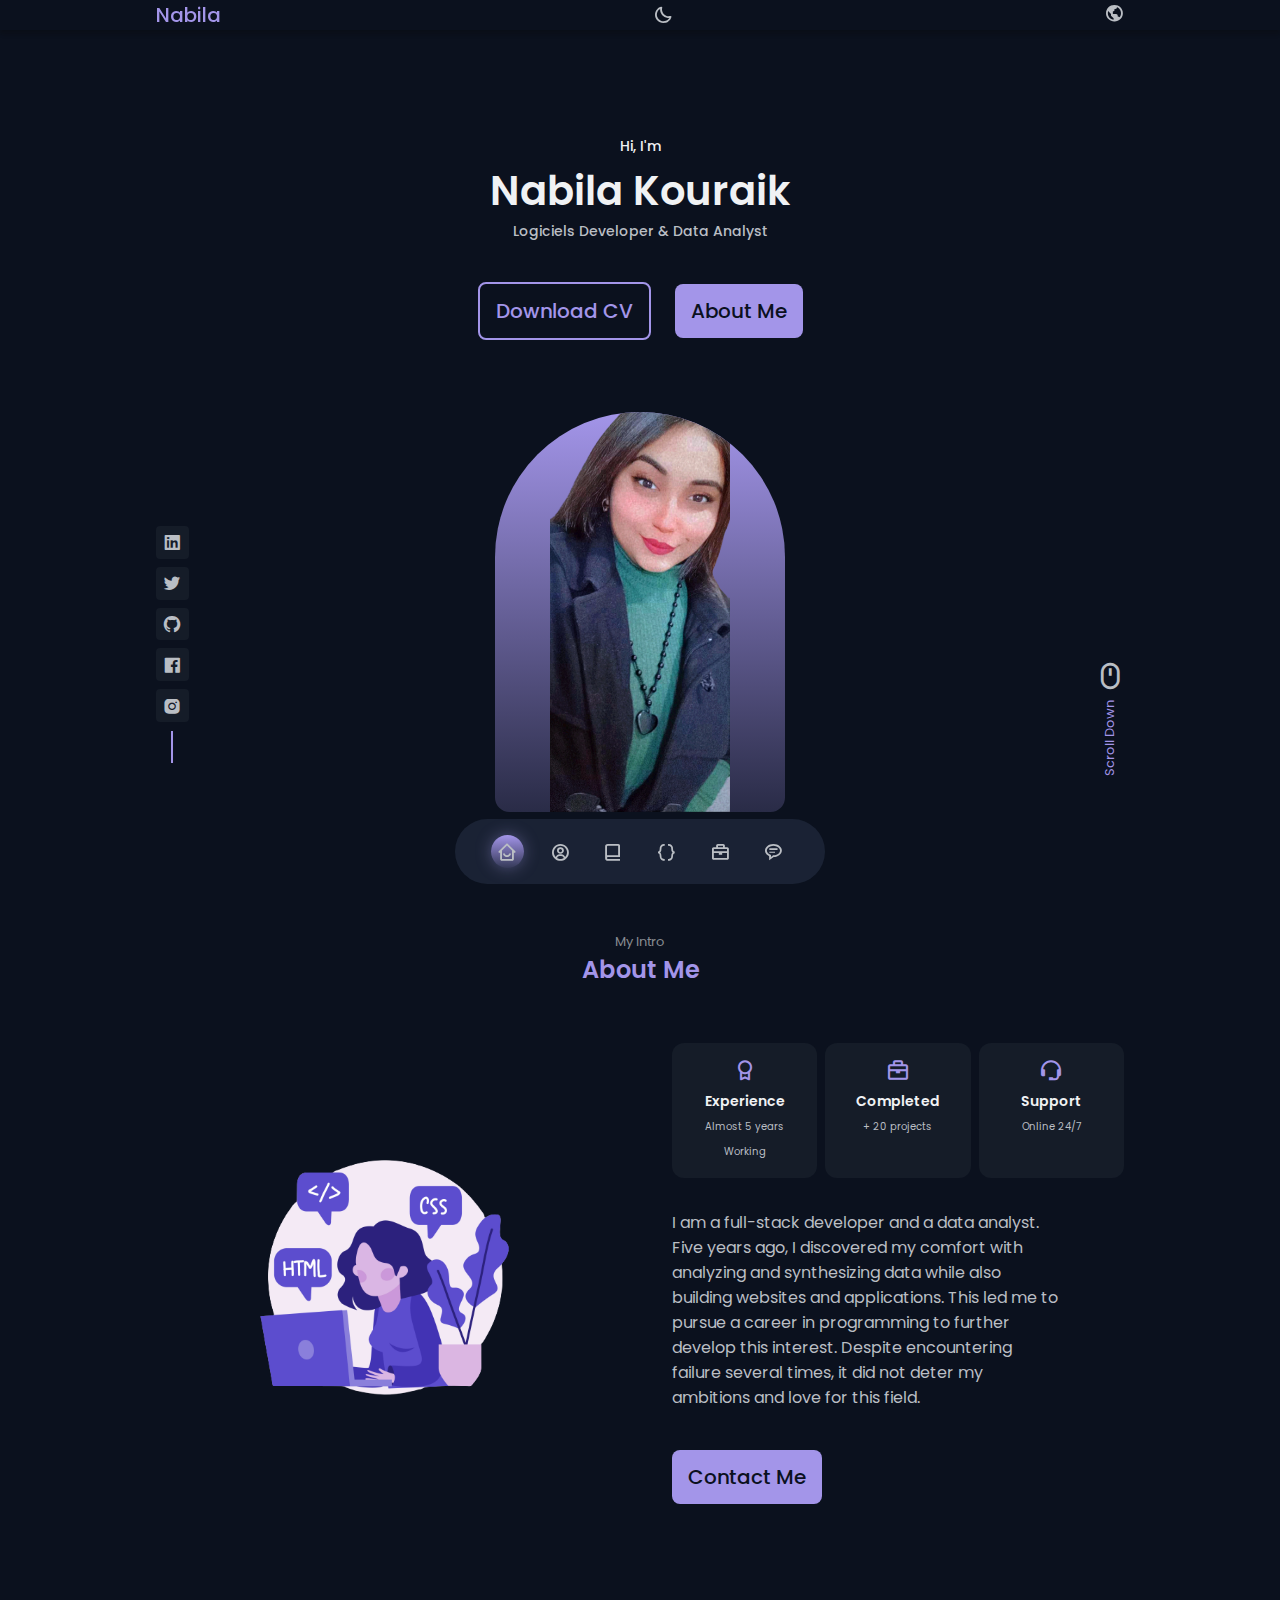
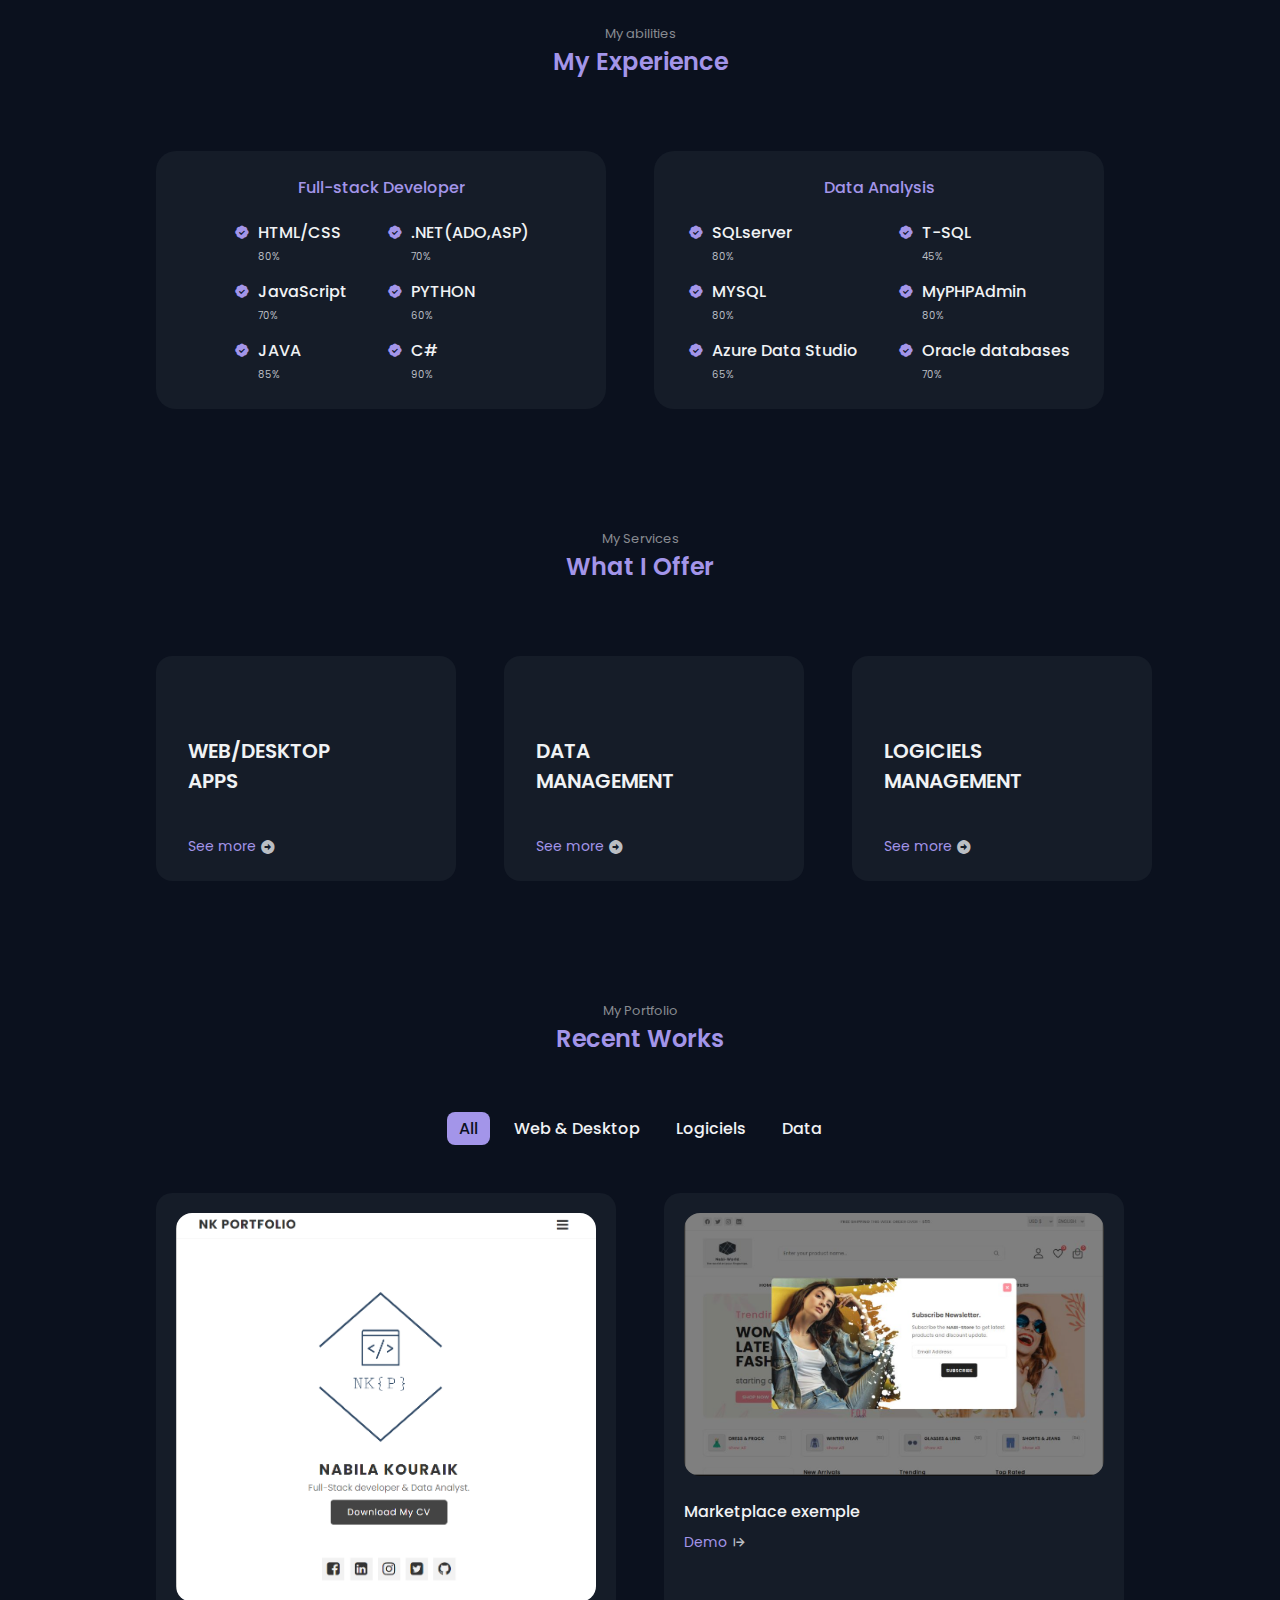
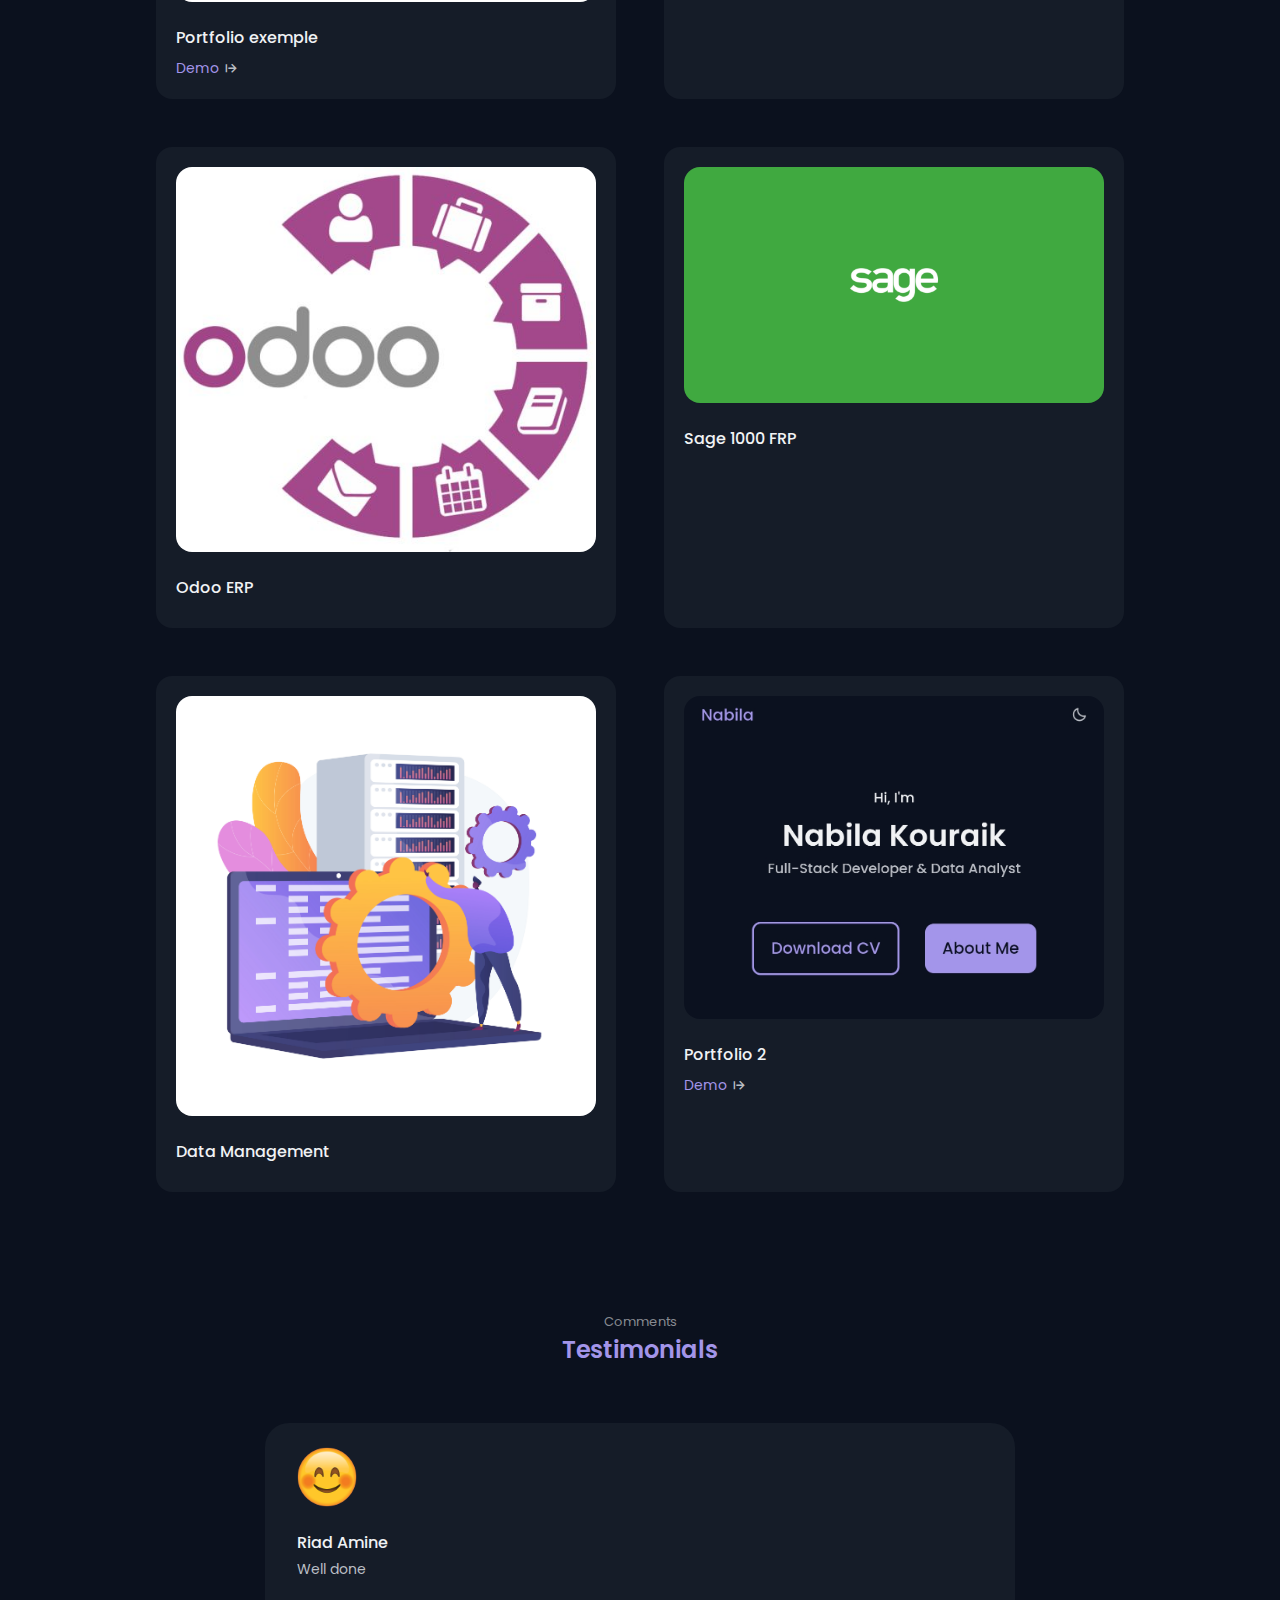
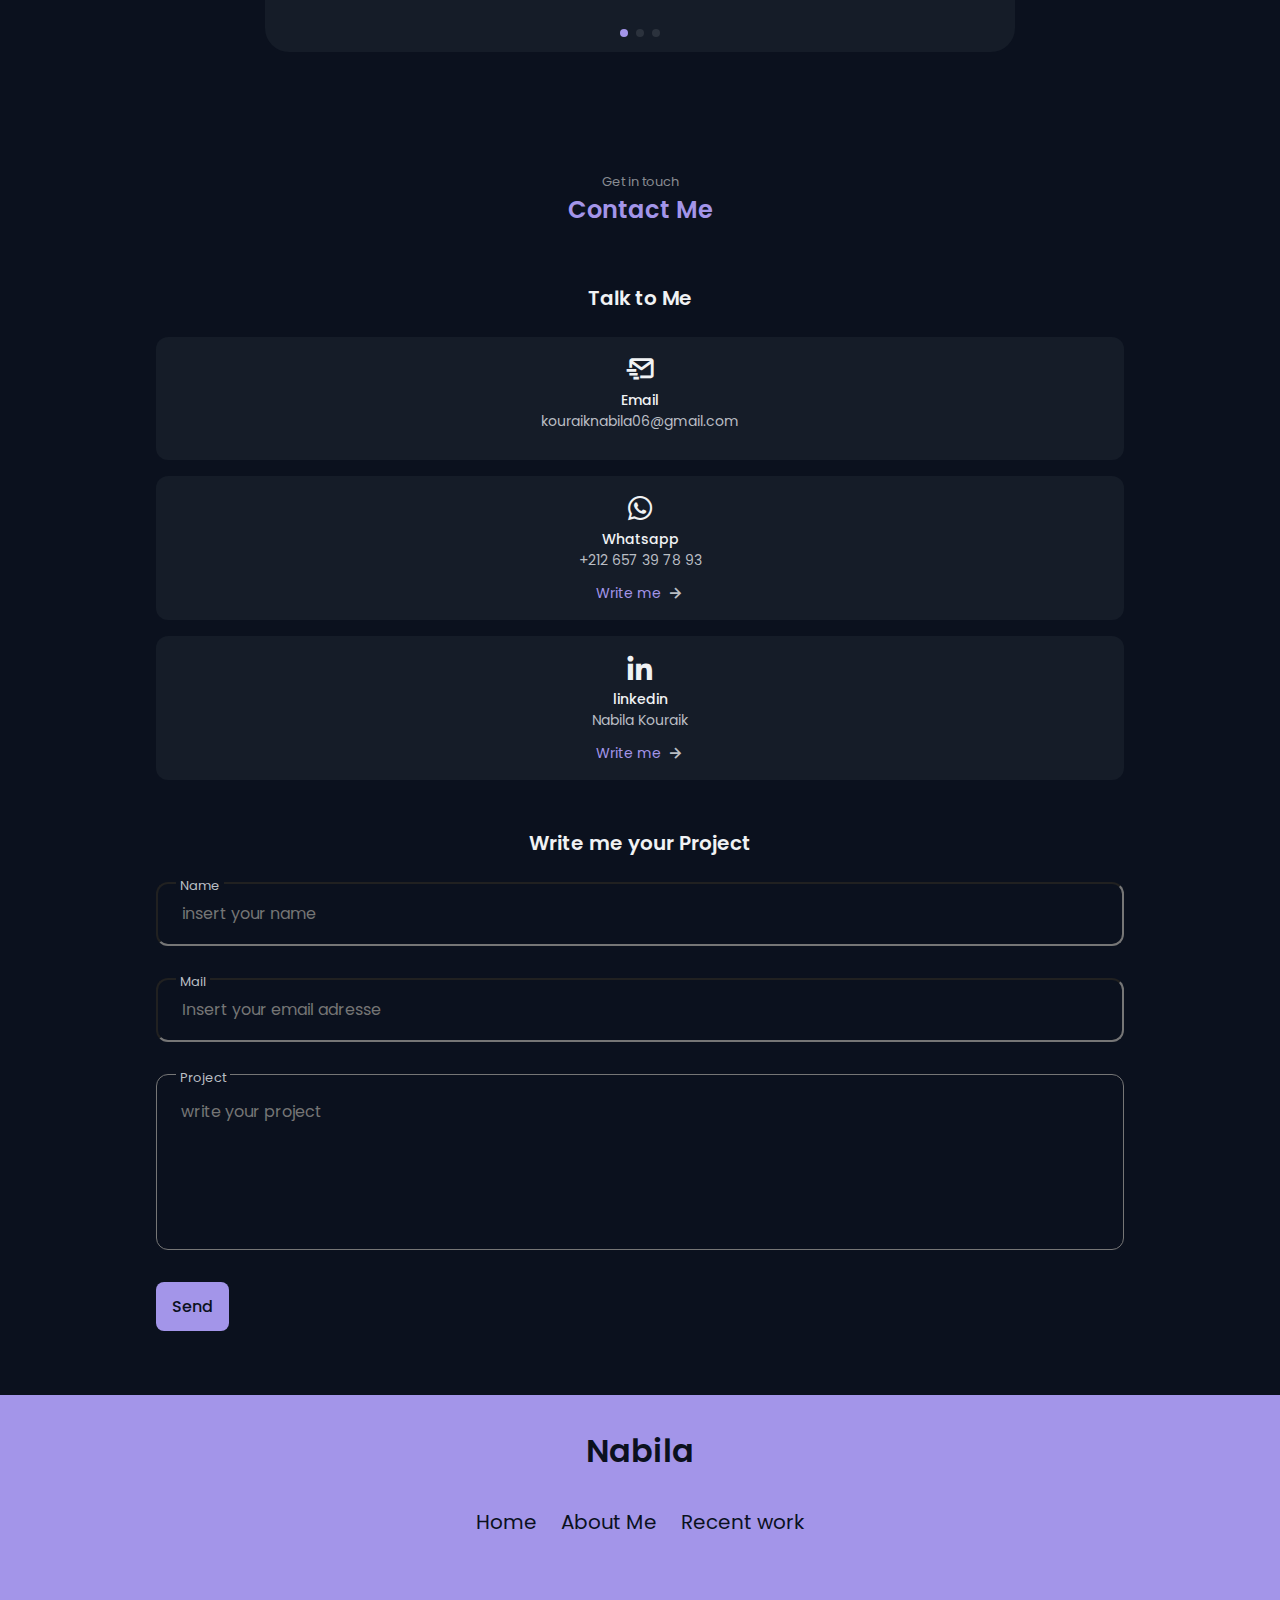
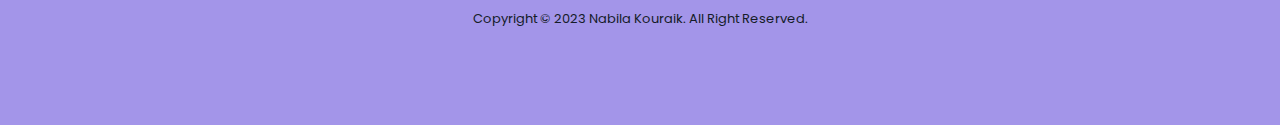
==== commit 94ed6de4: "updated" ====
--- a/index.html
+++ b/index.html
@@ -416,15 +416,6 @@
                     </a>
                 </div>
 
-
-                <div class="work__card mix web-desktop">
-                    <img src="images/mec2.png" class="work__img">
-                    <h3 class="work__title">Mecadom+</h3>
-                    <a href="https://meca-dom-plus.vercel.app/" class="work__button">
-                        Démo <i class='bx bx-arrow-from-left work__icon'></i>
-                    </a>
-                </div>
-
                 <div class="work__card mix logiciels">
                     <img src="images/odoo.jpg" class="work__img">
                     <h3 class="work__title">Odoo ERP </h3>
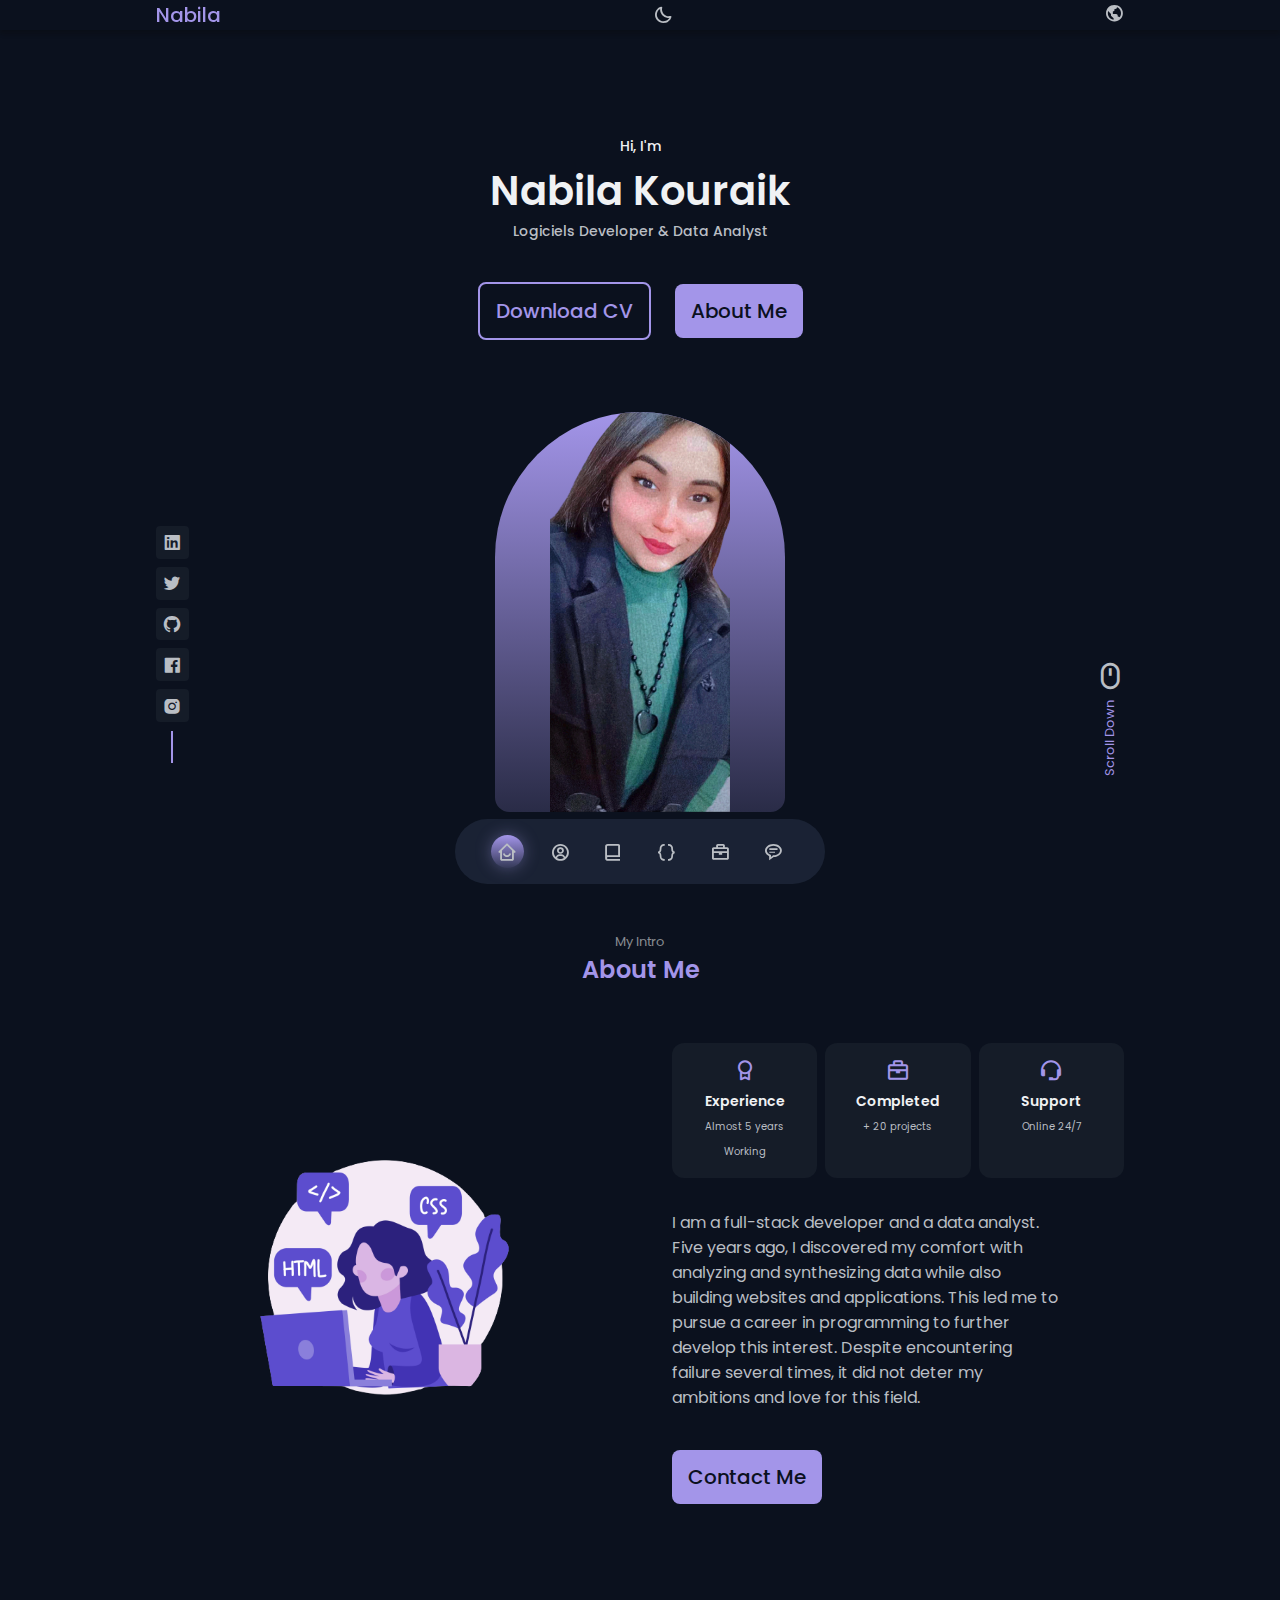
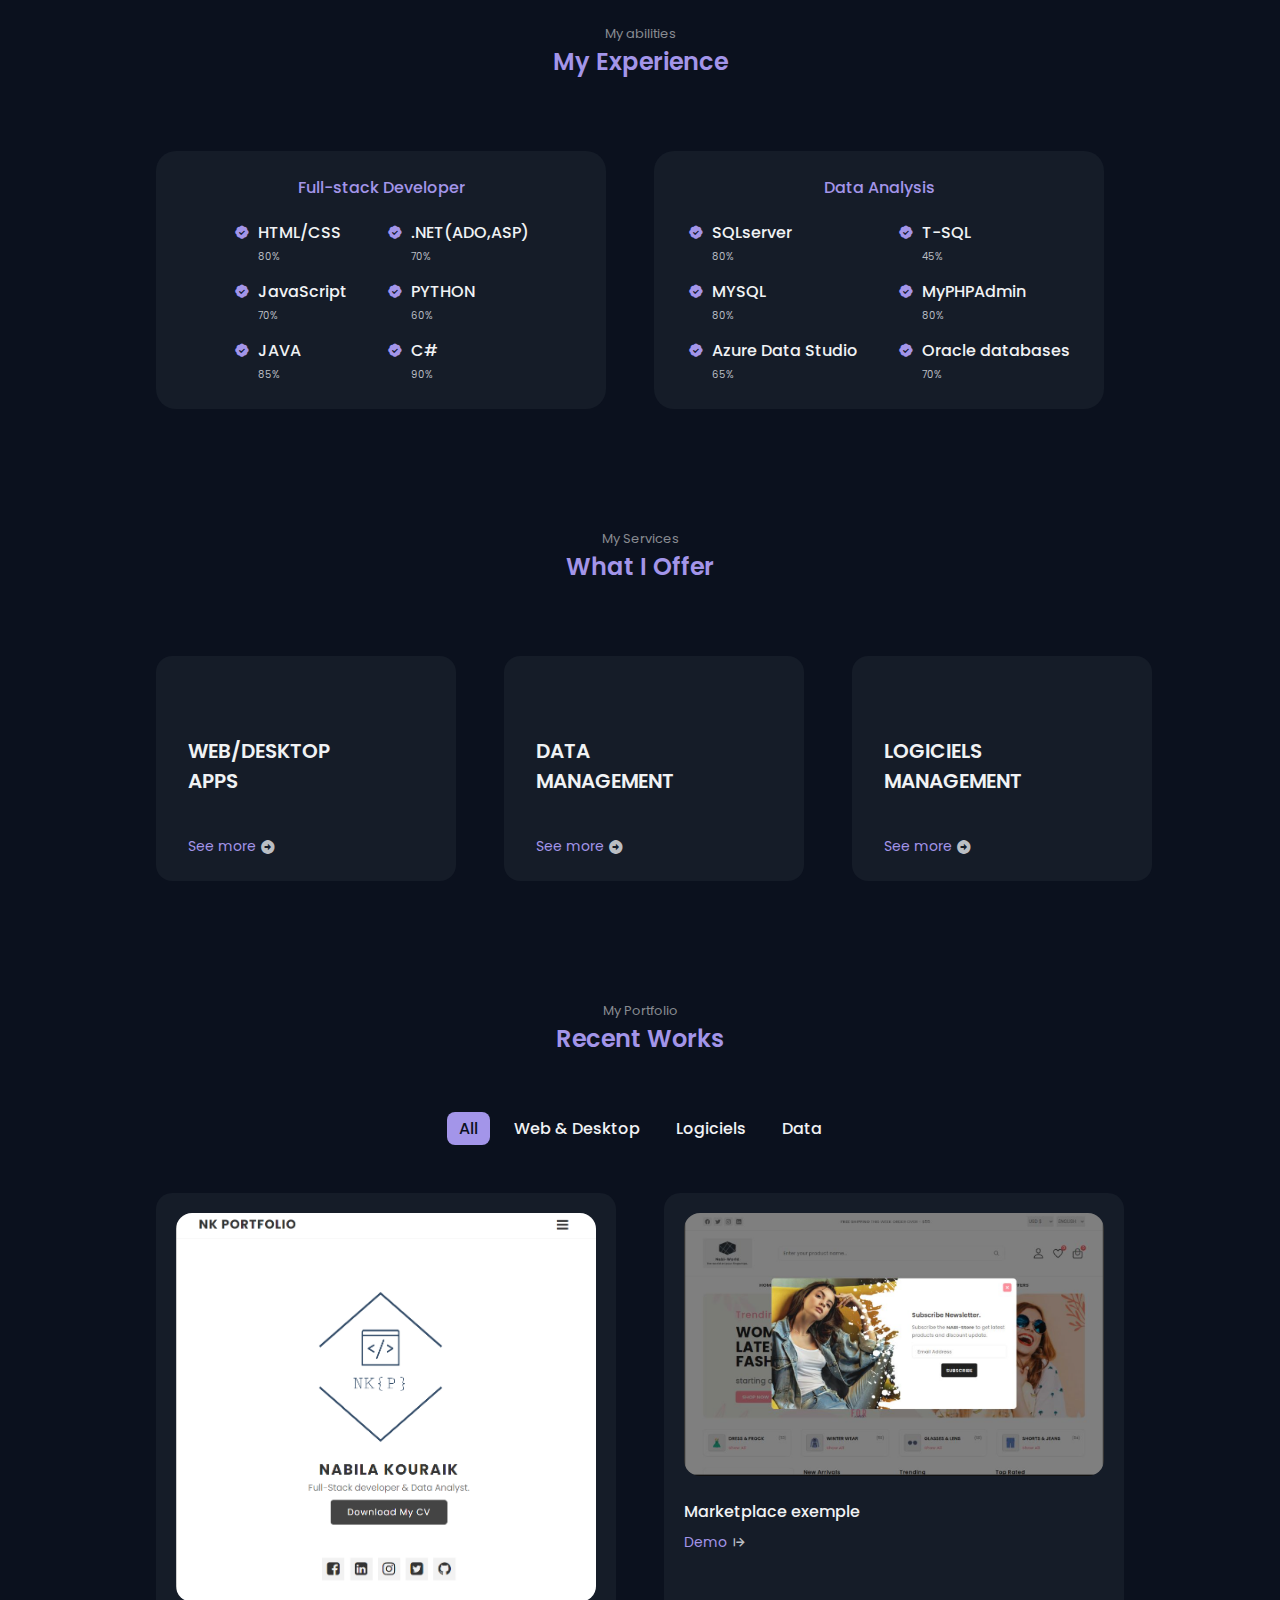
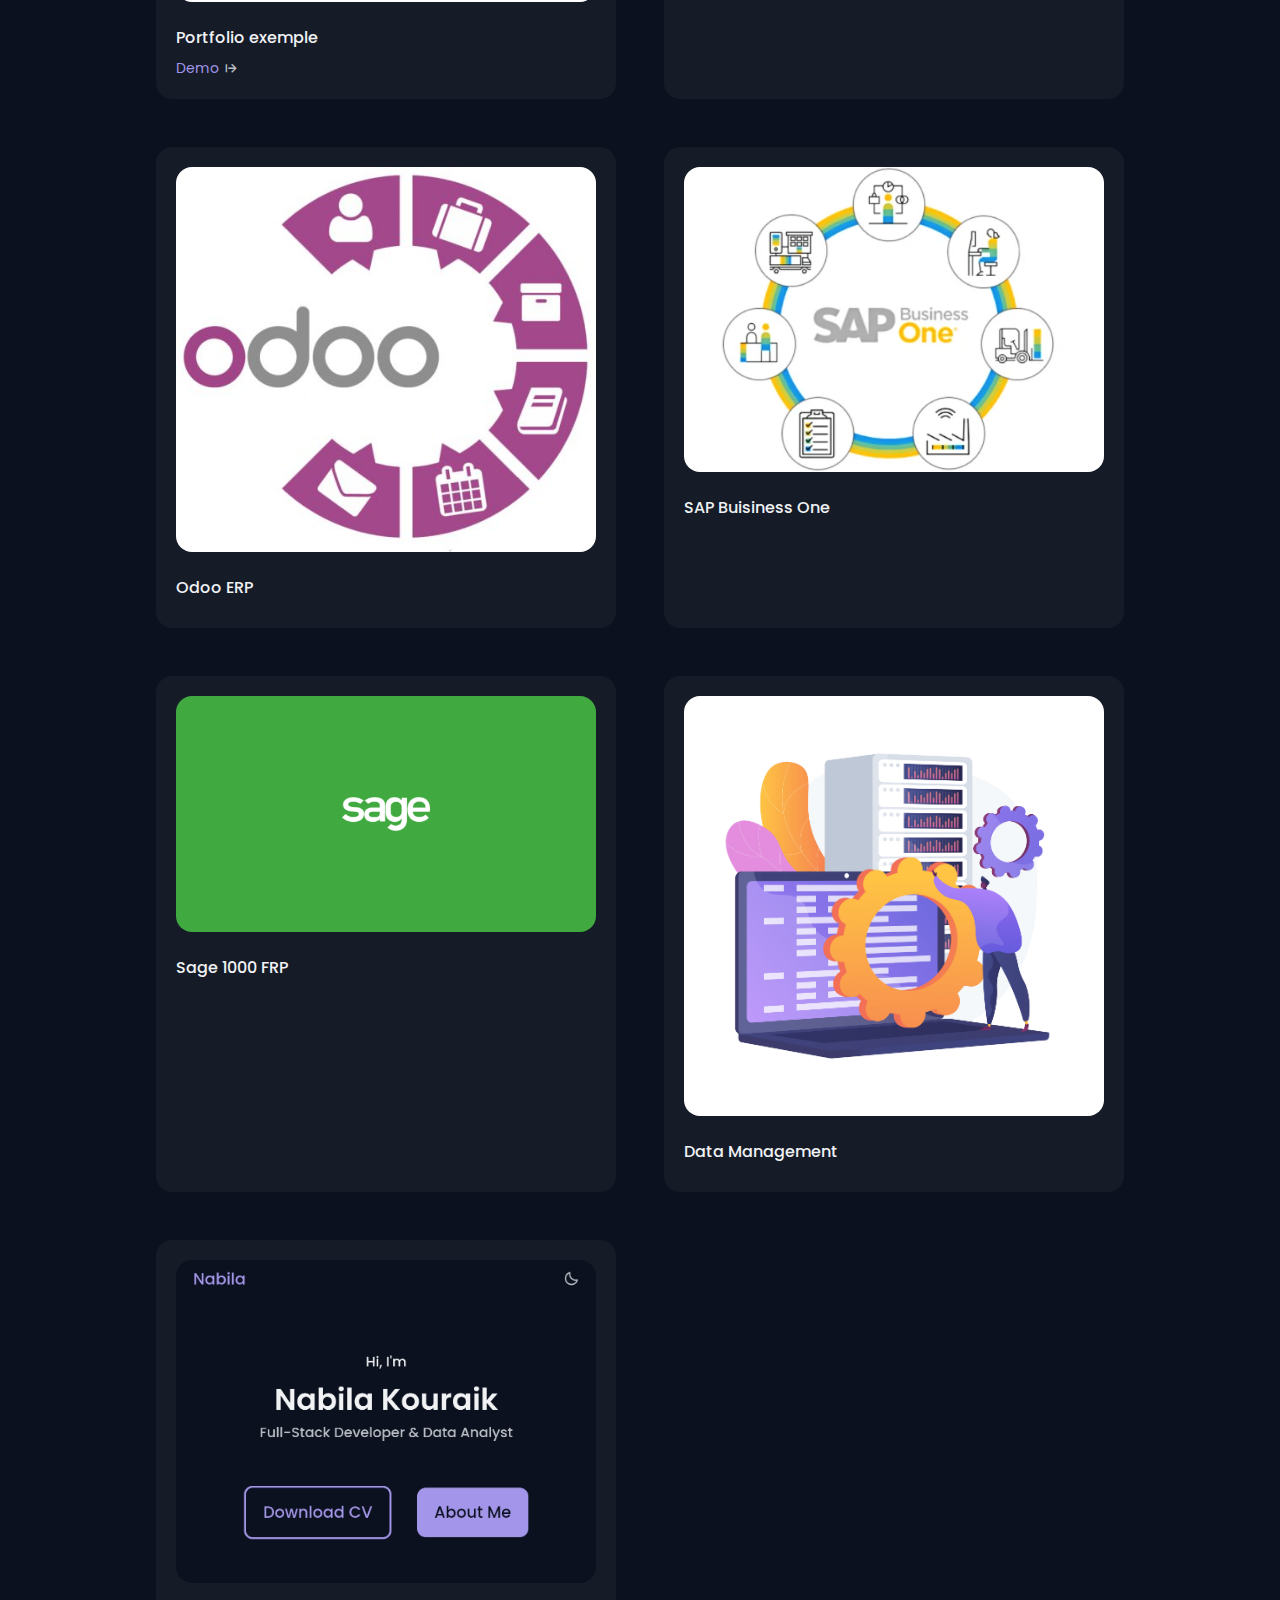
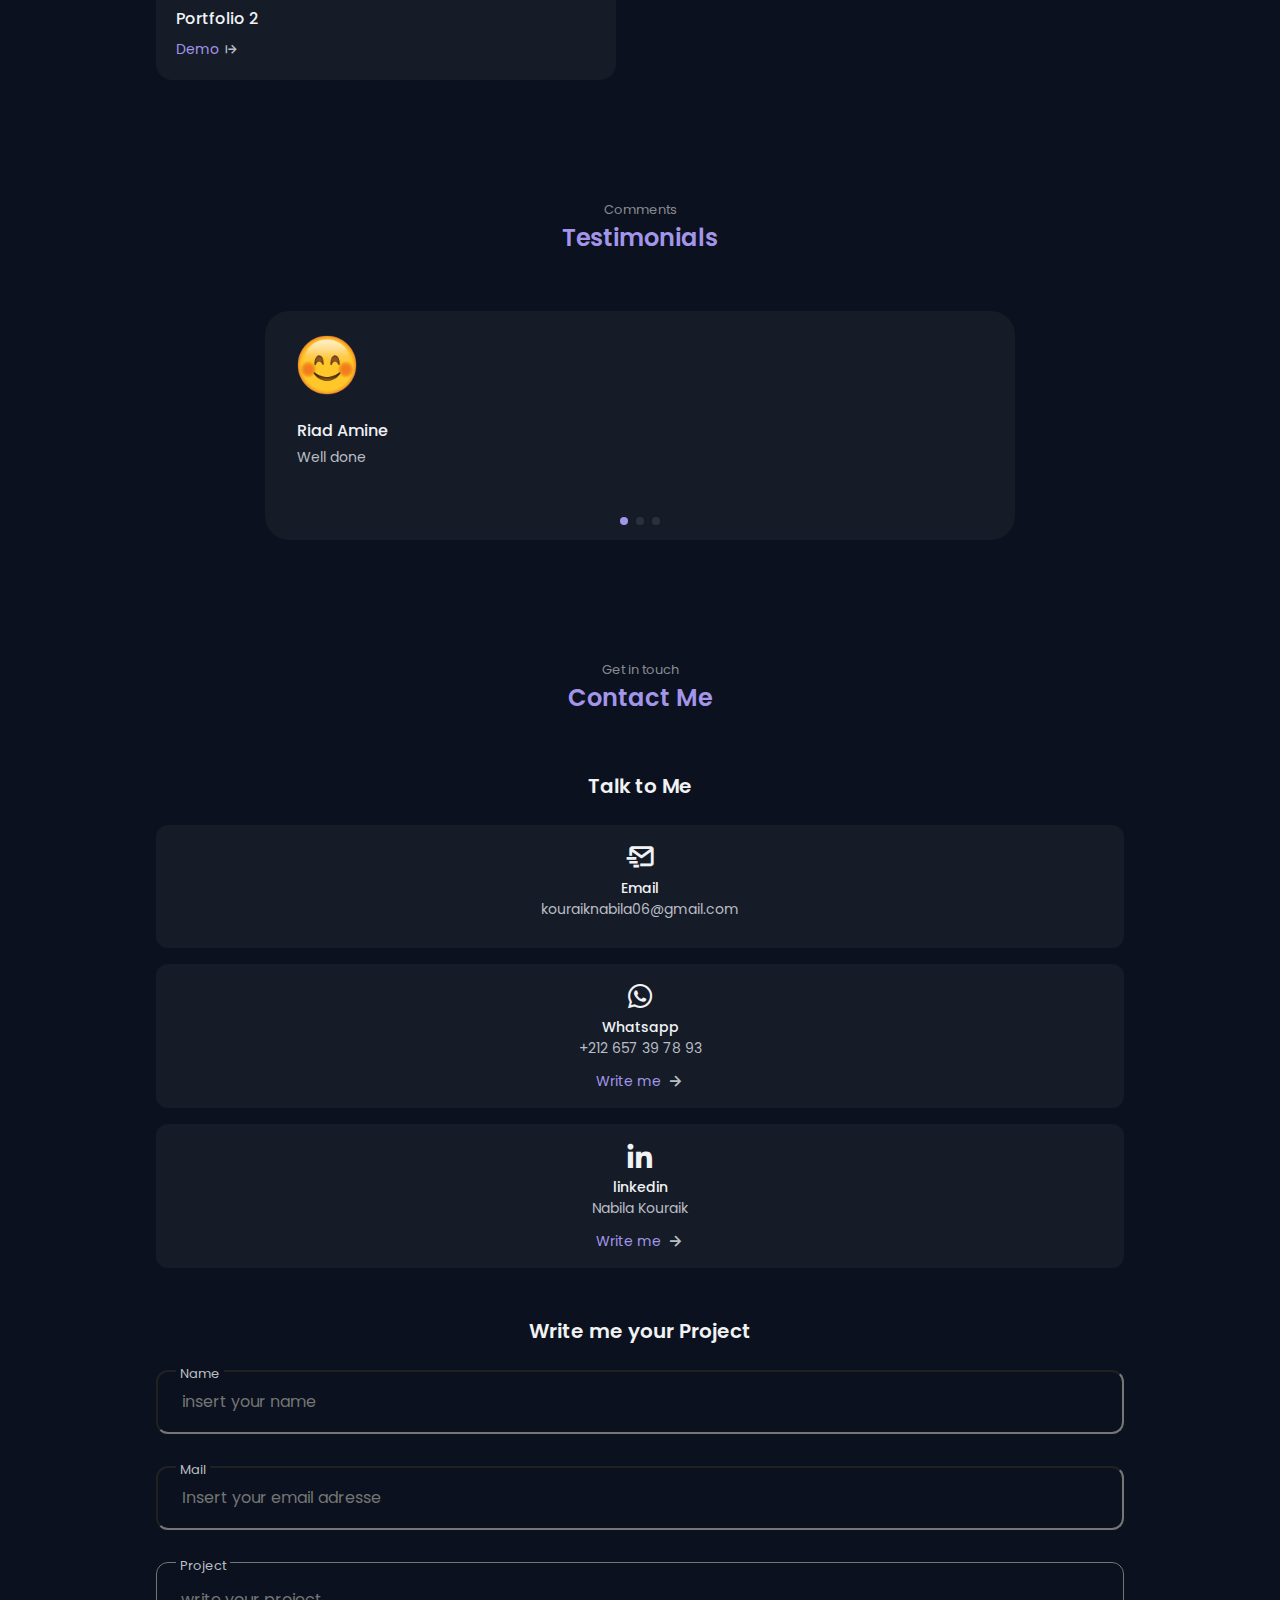
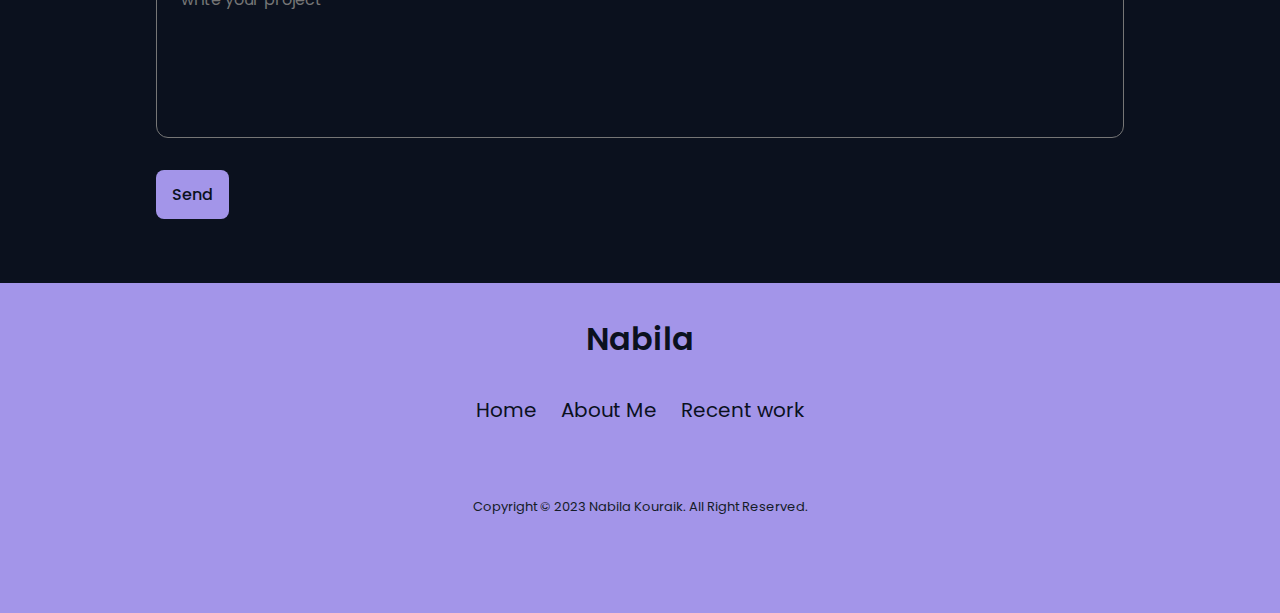
==== commit a9c7aff1: "edited" ====
--- a/index.html
+++ b/index.html
@@ -422,6 +422,11 @@
                  
                 </div>
                 <div class="work__card mix logiciels">
+                    <img src="images/SAP .png" class="work__img">
+                    <h3 class="work__title">SAP Buisiness One </h3>
+                 
+                </div>
+                <div class="work__card mix logiciels">
                     <img src="images/S.jpg" class="work__img">
                     <h3 class="work__title">Sage 1000 FRP</h3>
                 </div>
